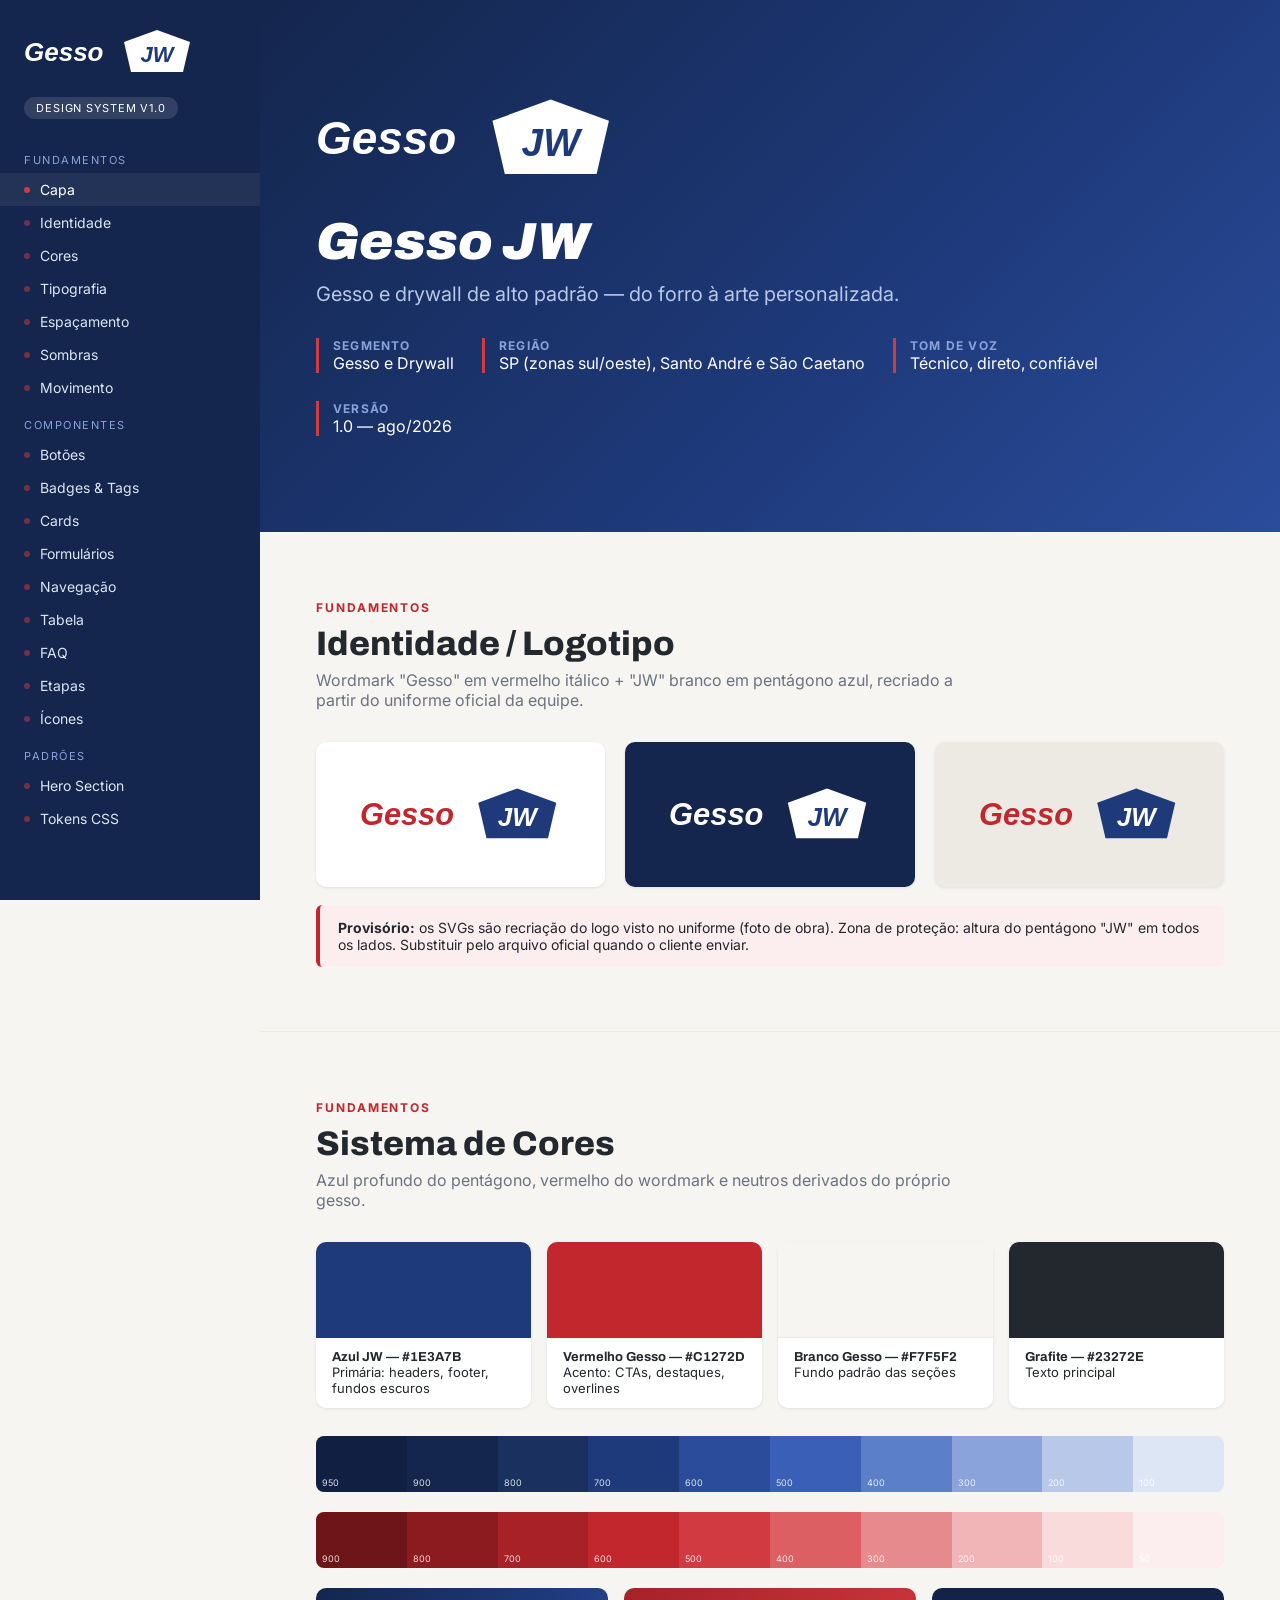
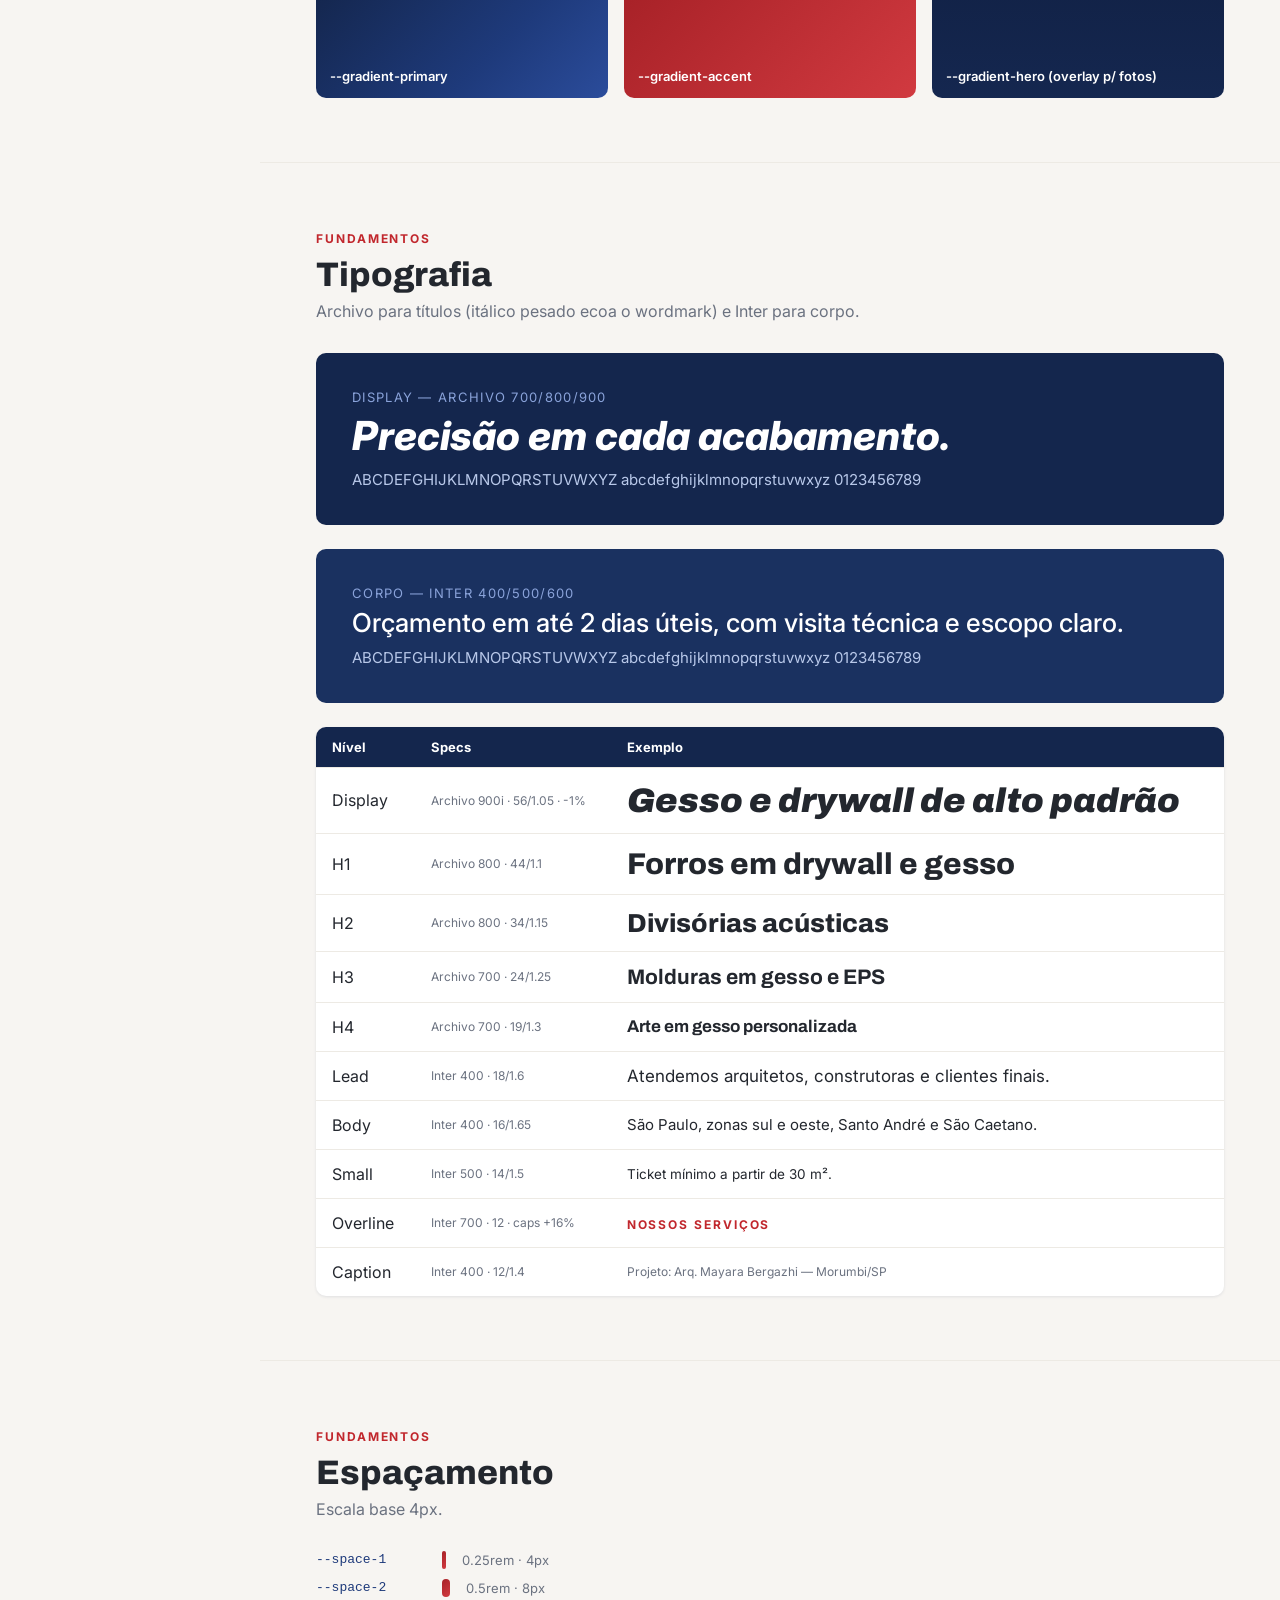
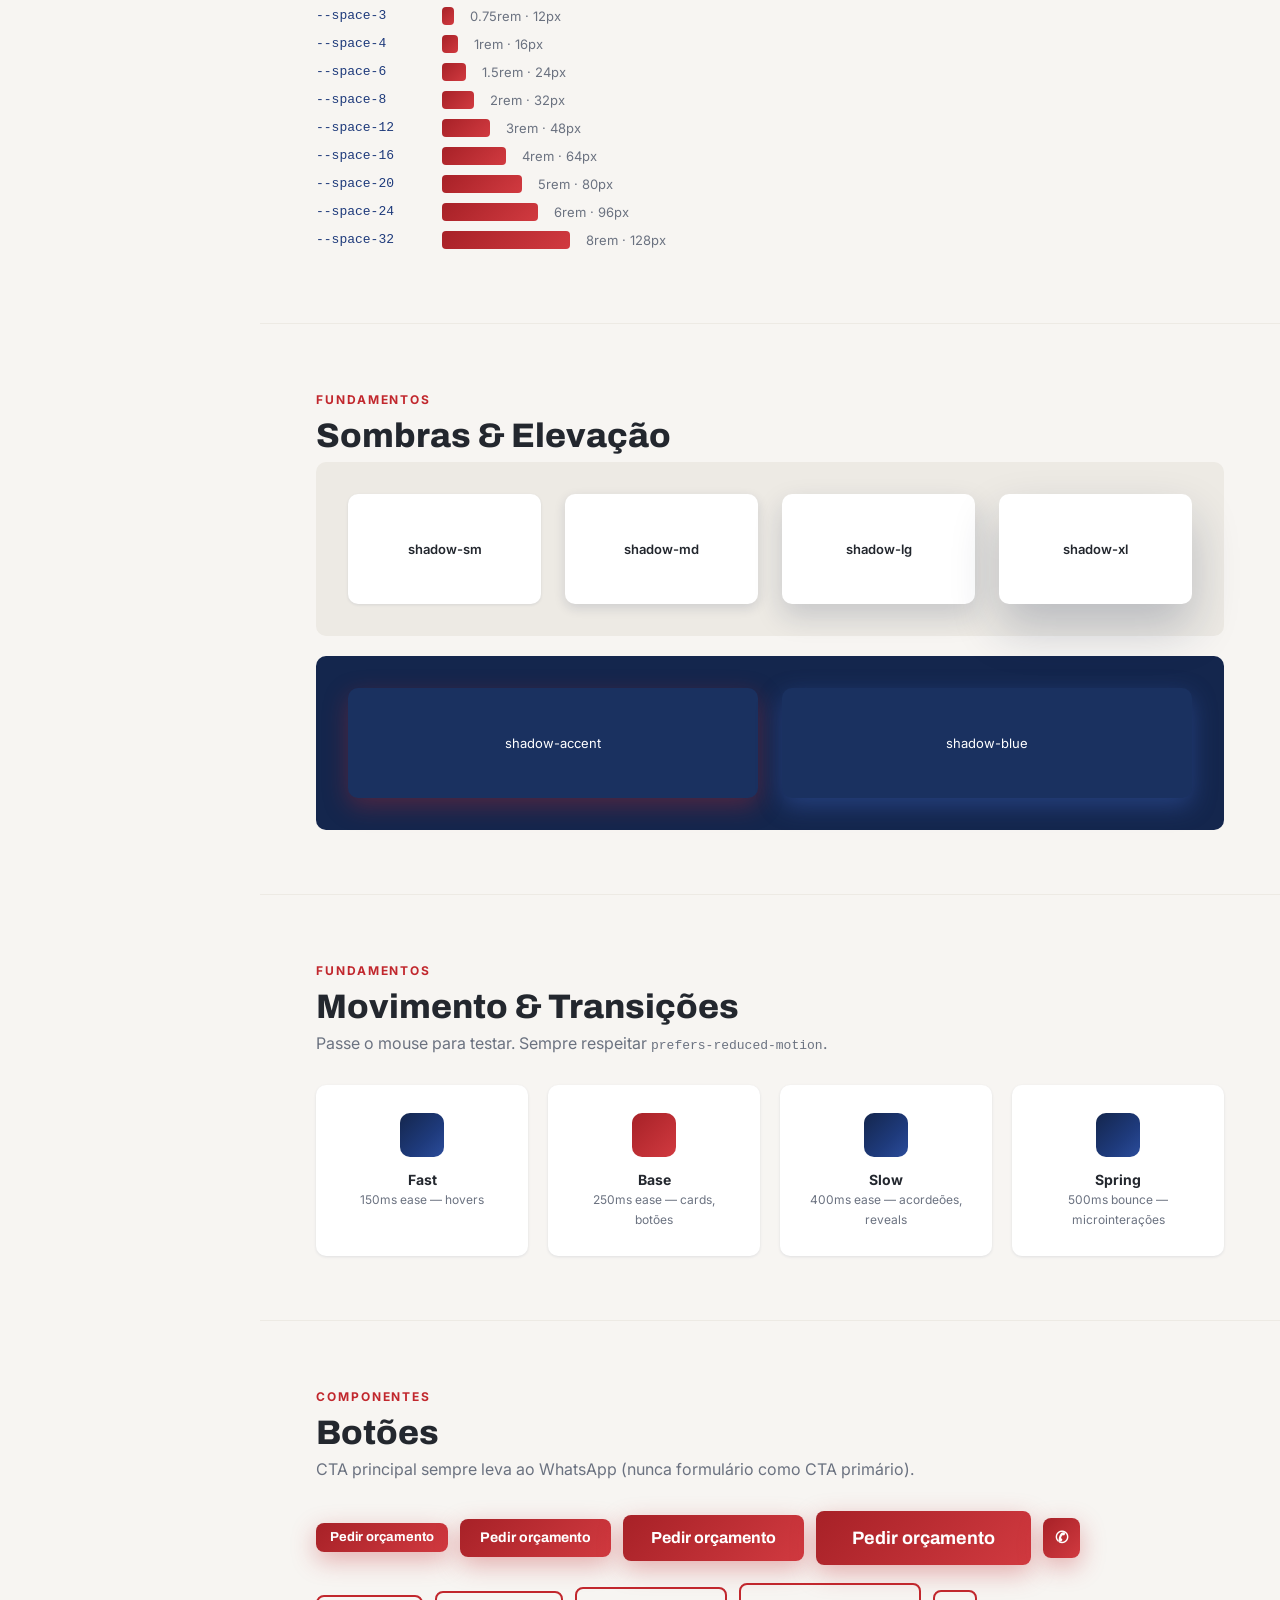
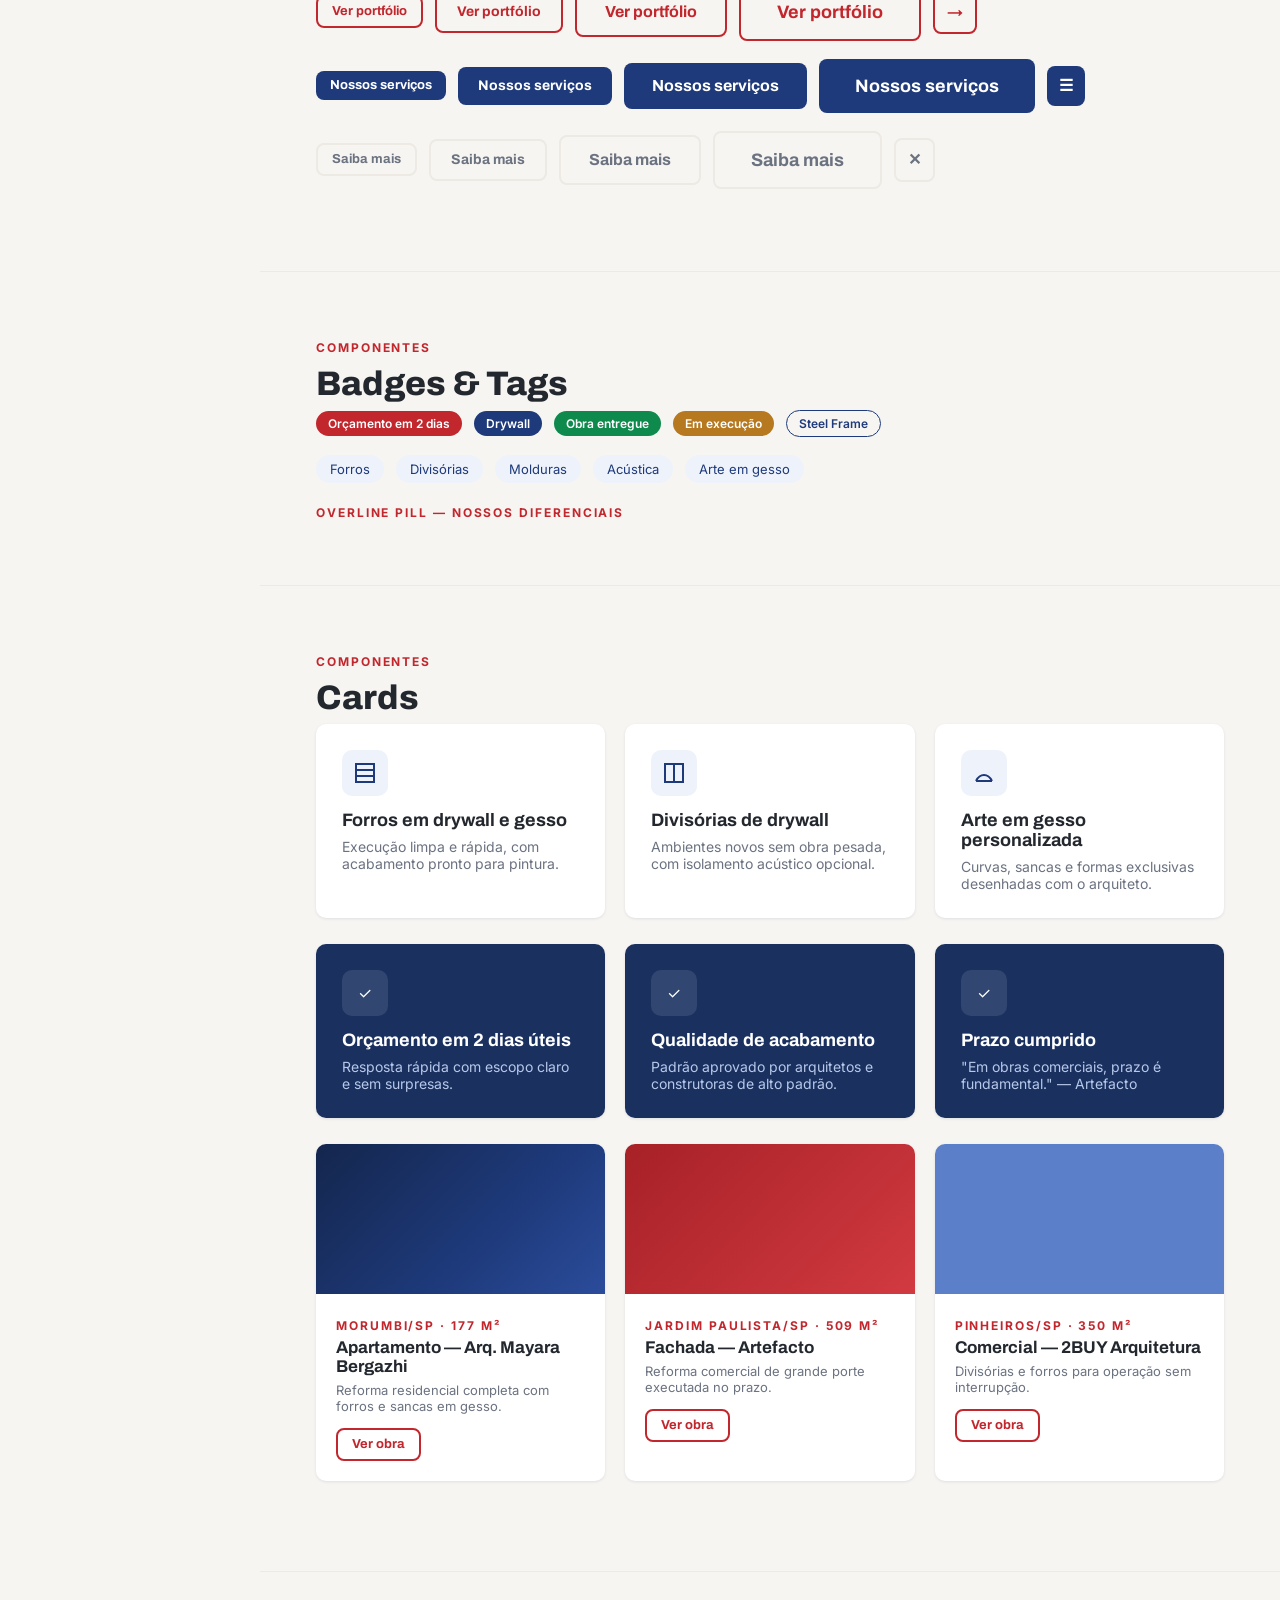
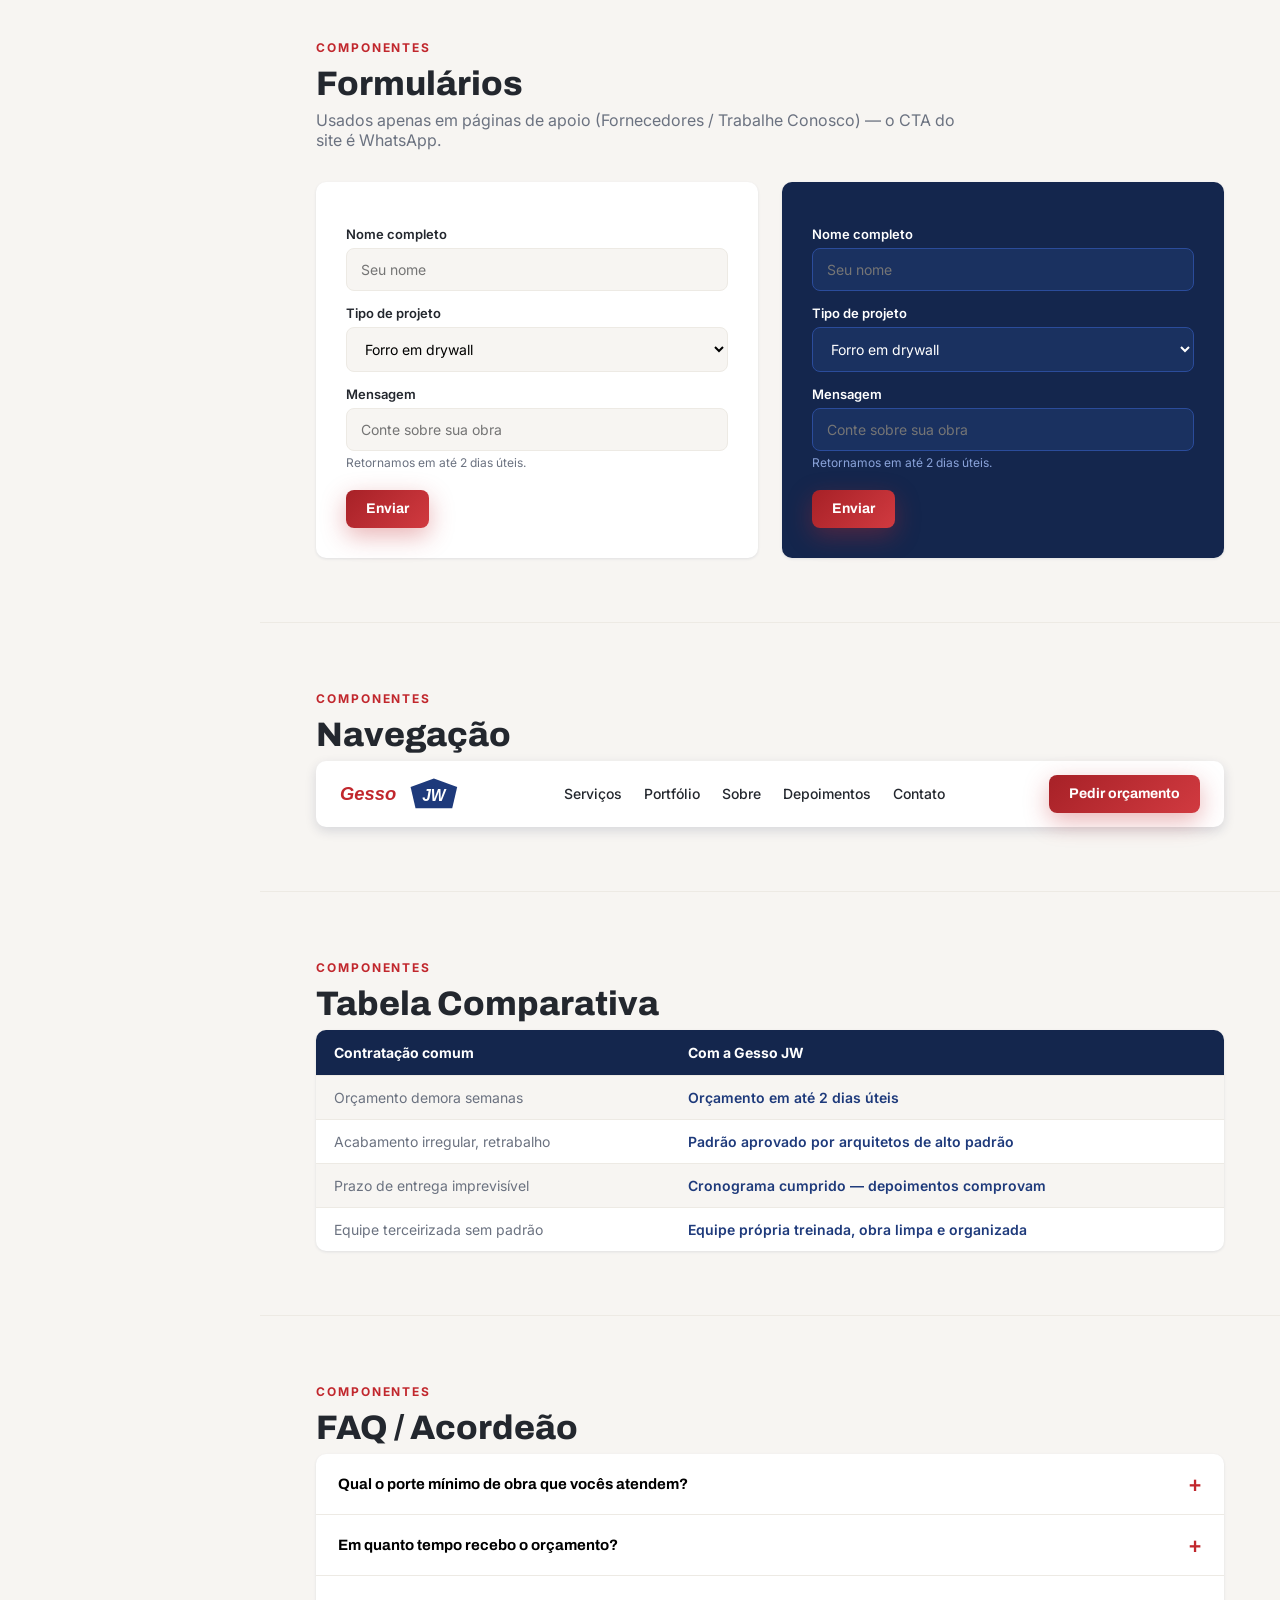
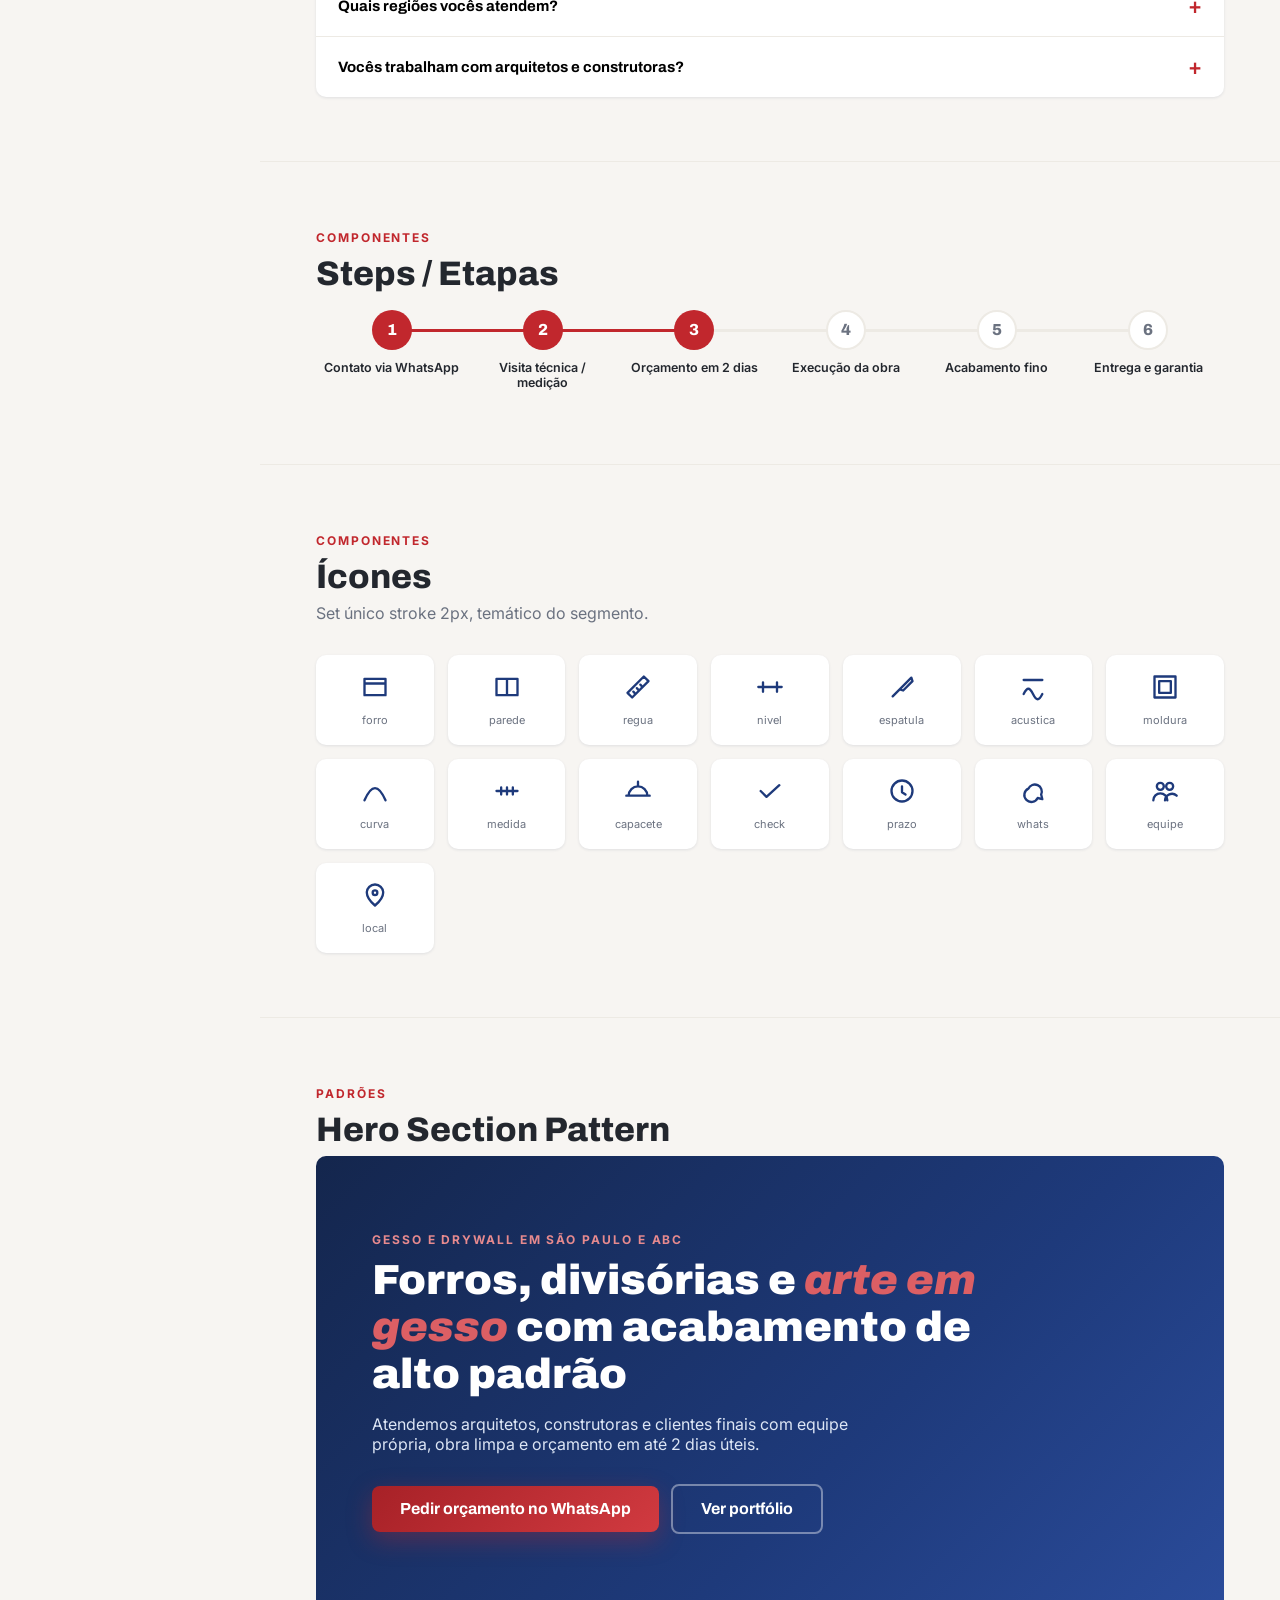
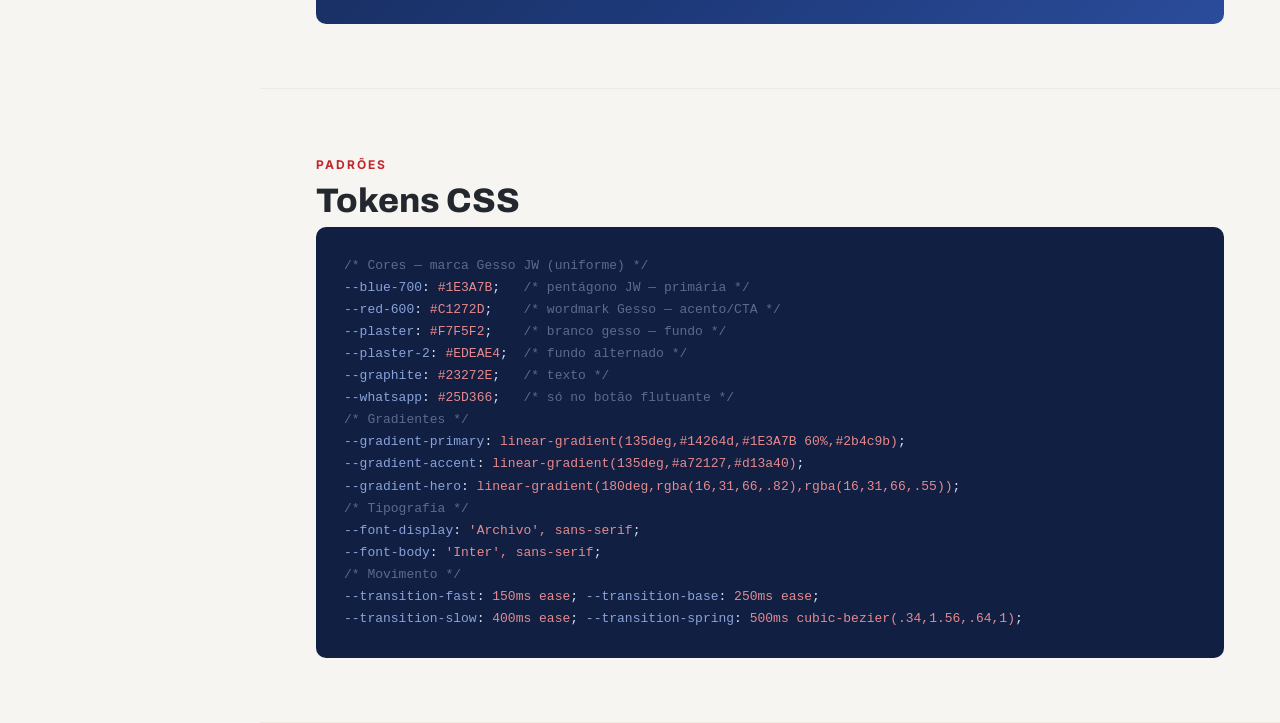
==== design-system/index.html @ c0a262b0 "up files" ====
<!DOCTYPE html>
<html lang="pt-BR">
<head>
<meta charset="UTF-8">
<meta name="viewport" content="width=device-width, initial-scale=1.0">
<title>Gesso JW — Design System v1.0</title>
<link rel="preconnect" href="https://fonts.googleapis.com">
<link href="https://fonts.googleapis.com/css2?family=Archivo:ital,wght@0,400;0,600;0,700;0,800;0,900;1,700;1,800;1,900&family=Inter:wght@400;500;600;700&display=swap" rel="stylesheet">
<style>
:root{
  /* Cores da marca (uniforme Gesso JW) */
  --blue-950:#101f42; --blue-900:#14264d; --blue-800:#1a3160; --blue-700:#1E3A7B;
  --blue-600:#2b4c9b; --blue-500:#3a5fb7; --blue-400:#5c7fca; --blue-300:#8aa3da;
  --blue-200:#b8c8e9; --blue-100:#dde6f5; --blue-50:#eef2fa;
  --red-900:#6e1519; --red-800:#8c1b20; --red-700:#a72127; --red-600:#C1272D;
  --red-500:#d13a40; --red-400:#dc5f64; --red-300:#e78a8e; --red-200:#f1b5b8;
  --red-100:#f9dbdc; --red-50:#fcedee;
  --plaster:#F7F5F2; --plaster-2:#EDEAE4; --graphite:#23272E; --gray:#6B7280;
  --white:#FFFFFF; --whatsapp:#25D366;
  --gradient-primary:linear-gradient(135deg,var(--blue-900) 0%,var(--blue-700) 60%,var(--blue-600) 100%);
  --gradient-accent:linear-gradient(135deg,var(--red-700),var(--red-500));
  --gradient-hero:linear-gradient(180deg,rgba(16,31,66,.82),rgba(16,31,66,.55));
  --shadow-sm:0 1px 3px rgba(20,38,77,.10);
  --shadow-md:0 4px 12px rgba(20,38,77,.14);
  --shadow-lg:0 12px 28px rgba(20,38,77,.18);
  --shadow-xl:0 24px 48px rgba(20,38,77,.24);
  --shadow-accent:0 8px 24px rgba(193,39,45,.35);
  --transition-fast:150ms ease; --transition-base:250ms ease; --transition-slow:400ms ease;
  --transition-spring:500ms cubic-bezier(.34,1.56,.64,1);
  --font-display:'Archivo',sans-serif; --font-body:'Inter',sans-serif;
  --radius:10px;
}
*{margin:0;padding:0;box-sizing:border-box}
html{scroll-behavior:smooth}
body{font-family:var(--font-body);color:var(--graphite);background:var(--plaster);display:flex}
h1,h2,h3,h4{font-family:var(--font-display)}
/* Sidebar */
aside{width:260px;min-height:100vh;background:var(--blue-900);color:#fff;position:fixed;overflow-y:auto;padding:28px 0}
aside .logo{padding:0 24px 16px}
aside .badge-v{display:inline-block;margin:0 24px 20px;padding:4px 12px;border-radius:999px;background:rgba(255,255,255,.12);font-size:11px;letter-spacing:.08em;text-transform:uppercase}
aside .group{padding:14px 24px 6px;font-size:11px;letter-spacing:.14em;text-transform:uppercase;color:var(--blue-300)}
aside a{display:flex;align-items:center;gap:10px;padding:8px 24px;color:var(--blue-100);text-decoration:none;font-size:14px;transition:var(--transition-fast)}
aside a::before{content:"";width:6px;height:6px;border-radius:50%;background:var(--red-500);opacity:.5;transition:var(--transition-fast)}
aside a:hover,aside a.active{color:#fff;background:rgba(255,255,255,.06)}
aside a.active::before{opacity:1}
main{margin-left:260px;flex:1;min-width:0}
section{padding:64px 56px;border-bottom:1px solid var(--plaster-2)}
.overline{display:inline-block;font-size:12px;font-weight:700;letter-spacing:.16em;text-transform:uppercase;color:var(--red-600);margin-bottom:10px}
section>h2{font-size:34px;font-weight:800;margin-bottom:8px}
section>p.lead{color:var(--gray);max-width:640px;margin-bottom:32px}
/* Cover */
.cover{background:var(--gradient-primary);color:#fff;padding:96px 56px;border:0}
.cover img{width:300px;margin-bottom:28px}
.cover h1{font-size:52px;font-weight:900;font-style:italic}
.cover p.slogan{font-size:20px;color:var(--blue-200);margin:12px 0 32px}
.meta{display:flex;gap:28px;flex-wrap:wrap}
.meta div{border-left:3px solid var(--red-500);padding-left:14px}
.meta b{display:block;font-size:12px;letter-spacing:.1em;text-transform:uppercase;color:var(--blue-300)}
/* Logo grid */
.logo-grid{display:grid;grid-template-columns:repeat(auto-fit,minmax(260px,1fr));gap:20px}
.logo-cell{border-radius:var(--radius);padding:44px;display:flex;align-items:center;justify-content:center;box-shadow:var(--shadow-sm)}
.logo-cell img{max-width:240px;width:100%}
.note{margin-top:18px;padding:14px 18px;background:var(--red-50);border-left:4px solid var(--red-600);border-radius:6px;font-size:14px}
/* Colors */
.swatch-row{display:grid;grid-template-columns:repeat(auto-fit,minmax(200px,1fr));gap:16px;margin-bottom:28px}
.swatch{border-radius:var(--radius);overflow:hidden;box-shadow:var(--shadow-sm);background:#fff}
.swatch .chip{height:96px}
.swatch .info{padding:12px 16px;font-size:13px}
.swatch .info b{display:block;font-family:var(--font-display)}
.scale{display:flex;border-radius:8px;overflow:hidden;margin-bottom:20px}
.scale div{flex:1;height:56px;position:relative}
.scale span{position:absolute;bottom:4px;left:6px;font-size:9px;color:#fff;opacity:.85}
.grad-row{display:grid;grid-template-columns:repeat(auto-fit,minmax(220px,1fr));gap:16px}
.grad{height:110px;border-radius:var(--radius);color:#fff;display:flex;align-items:flex-end;padding:14px;font-size:13px;font-weight:600}
/* Typography */
.type-dark{background:var(--blue-900);color:#fff;border-radius:var(--radius);padding:36px;margin-bottom:24px}
.type-dark .fam{font-size:13px;color:var(--blue-300);letter-spacing:.1em;text-transform:uppercase}
.type-dark .specimen{font-size:40px;font-weight:800;margin:6px 0 10px}
.type-dark .alpha{color:var(--blue-200);font-size:15px;word-break:break-all}
table.ts{width:100%;border-collapse:collapse;background:#fff;border-radius:var(--radius);overflow:hidden;box-shadow:var(--shadow-sm)}
table.ts th{background:var(--blue-900);color:#fff;text-align:left;padding:12px 16px;font-size:13px}
table.ts td{padding:14px 16px;border-top:1px solid var(--plaster-2);vertical-align:middle}
table.ts td.spec{font-size:12px;color:var(--gray);white-space:nowrap}
/* Spacing */
.space-row{display:flex;align-items:center;gap:16px;margin-bottom:10px;font-size:13px}
.space-row code{width:110px;color:var(--blue-700)}
.space-row .bar{background:var(--gradient-accent);height:18px;border-radius:4px}
.space-row .val{color:var(--gray)}
/* Shadows */
.shadow-grid{display:grid;grid-template-columns:repeat(auto-fit,minmax(180px,1fr));gap:24px;background:var(--plaster-2);padding:32px;border-radius:var(--radius)}
.shadow-grid .box{background:#fff;height:110px;border-radius:var(--radius);display:flex;align-items:center;justify-content:center;font-size:13px;font-weight:600}
.shadow-dark{margin-top:20px;background:var(--blue-900);padding:32px;border-radius:var(--radius);display:flex;gap:24px;flex-wrap:wrap}
.shadow-dark .box{background:var(--blue-800);color:#fff;flex:1;min-width:180px;height:110px;border-radius:var(--radius);display:flex;align-items:center;justify-content:center;font-size:13px}
/* Motion */
.motion-grid{display:grid;grid-template-columns:repeat(auto-fit,minmax(180px,1fr));gap:20px}
.motion{background:#fff;border-radius:var(--radius);padding:28px;text-align:center;box-shadow:var(--shadow-sm);cursor:pointer}
.motion .dot{width:44px;height:44px;margin:0 auto 14px;border-radius:10px;background:var(--gradient-primary)}
.motion:nth-child(2) .dot{background:var(--gradient-accent)}
.motion.fast .dot{transition:transform var(--transition-fast)}
.motion.base .dot{transition:transform var(--transition-base)}
.motion.slow .dot{transition:transform var(--transition-slow)}
.motion.spring .dot{transition:transform var(--transition-spring)}
.motion:hover .dot{transform:translateY(-10px) rotate(8deg) scale(1.08)}
.motion b{display:block;font-size:14px}.motion span{font-size:12px;color:var(--gray)}
/* Buttons */
.btn{display:inline-flex;align-items:center;gap:8px;font-family:var(--font-display);font-weight:700;border:0;cursor:pointer;border-radius:8px;text-decoration:none;transition:transform var(--transition-fast),box-shadow var(--transition-fast);line-height:1}
.btn:hover{transform:translateY(-2px)}
.btn-primary{background:var(--gradient-accent);color:#fff;box-shadow:var(--shadow-accent)}
.btn-secondary{background:transparent;color:var(--red-600);border:2px solid var(--red-600)}
.btn-navy{background:var(--blue-700);color:#fff}
.btn-ghost{background:transparent;color:var(--gray);border:2px solid var(--plaster-2)}
.btn-sm{padding:8px 14px;font-size:13px}.btn-base{padding:12px 20px;font-size:14px}
.btn-lg{padding:15px 28px;font-size:16px}.btn-xl{padding:18px 36px;font-size:18px}
.btn-icon{padding:12px;font-size:16px}
.btn-row{display:flex;gap:12px;align-items:center;flex-wrap:wrap;margin-bottom:18px}
/* Badges */
.badge{display:inline-block;padding:5px 12px;border-radius:999px;font-size:12px;font-weight:600}
.badge-accent{background:var(--red-600);color:#fff}.badge-primary{background:var(--blue-700);color:#fff}
.badge-success{background:#0f8a4d;color:#fff}.badge-warning{background:#b7791f;color:#fff}
.badge-outline{border:1.5px solid var(--blue-700);color:var(--blue-700)}
.tag{display:inline-block;padding:6px 14px;border-radius:999px;background:var(--blue-50);color:var(--blue-700);font-size:13px;cursor:pointer;transition:var(--transition-fast)}
.tag:hover{background:var(--blue-700);color:#fff}
/* Cards */
.cards{display:grid;grid-template-columns:repeat(auto-fit,minmax(240px,1fr));gap:20px;margin-bottom:26px}
.card{background:#fff;border-radius:var(--radius);padding:26px;box-shadow:var(--shadow-sm);position:relative;overflow:hidden;transition:transform var(--transition-base),box-shadow var(--transition-base)}
.card::before{content:"";position:absolute;inset:0 0 auto 0;height:4px;background:var(--gradient-accent);opacity:0;transition:var(--transition-base)}
.card:hover{transform:translateY(-4px);box-shadow:var(--shadow-lg)}
.card:hover::before{opacity:1}
.card .ic{width:46px;height:46px;border-radius:10px;background:var(--blue-50);display:flex;align-items:center;justify-content:center;margin-bottom:14px;color:var(--blue-700)}
.card h3{font-size:18px;margin-bottom:8px}
.card p{font-size:14px;color:var(--gray)}
.cards.dark .card{background:var(--blue-800);color:#fff}
.cards.dark .card p{color:var(--blue-200)}
.cards.dark .card .ic{background:rgba(255,255,255,.1);color:#fff}
.pcard{background:#fff;border-radius:var(--radius);overflow:hidden;box-shadow:var(--shadow-sm);transition:transform var(--transition-base),box-shadow var(--transition-base)}
.pcard:hover{transform:translateY(-4px);box-shadow:var(--shadow-lg)}
.pcard .ph{height:150px;background:var(--gradient-primary)}
.pcard .body{padding:20px}
.pcard h3{font-size:17px;margin:4px 0 6px}
.pcard p{font-size:13px;color:var(--gray);margin-bottom:14px}
/* Forms */
.form-grid{display:grid;grid-template-columns:repeat(auto-fit,minmax(300px,1fr));gap:24px}
.form-col{border-radius:var(--radius);padding:30px;background:#fff;box-shadow:var(--shadow-sm)}
.form-col.dark{background:var(--blue-900);color:#fff}
.form-col label{display:block;font-size:13px;font-weight:600;margin:14px 0 6px}
.form-col input,.form-col select,.form-col textarea{width:100%;padding:12px 14px;border-radius:8px;border:1.5px solid var(--plaster-2);font-family:var(--font-body);font-size:14px;background:var(--plaster);transition:var(--transition-fast)}
.form-col.dark input,.form-col.dark select{background:var(--blue-800);border-color:var(--blue-600);color:#fff}
.form-col input:focus,.form-col select:focus{outline:none;border-color:var(--red-500);box-shadow:0 0 0 3px rgba(193,39,45,.18)}
.hint{font-size:12px;color:var(--gray);margin-top:4px}
.form-col.dark .hint{color:var(--blue-300)}
/* Nav mockup */
.nav-mock{background:#fff;border-radius:var(--radius);box-shadow:var(--shadow-md);display:flex;align-items:center;justify-content:space-between;padding:14px 24px}
.nav-mock img{height:34px}
.nav-mock nav{display:flex;gap:22px;font-size:14px;font-weight:500}
.nav-mock nav a{color:var(--graphite);text-decoration:none;transition:var(--transition-fast)}
.nav-mock nav a:hover{color:var(--red-600)}
/* Table comparativa */
table.cmp{width:100%;border-collapse:collapse;background:#fff;border-radius:var(--radius);overflow:hidden;box-shadow:var(--shadow-sm)}
table.cmp th{background:var(--blue-900);color:#fff;padding:14px 18px;text-align:left;font-size:14px}
table.cmp td{padding:13px 18px;font-size:14px;border-top:1px solid var(--plaster-2)}
table.cmp tr:nth-child(even) td{background:var(--plaster)}
table.cmp td:first-child{color:var(--gray)}
table.cmp td:last-child{font-weight:600;color:var(--blue-700)}
/* FAQ */
.faq{background:#fff;border-radius:var(--radius);box-shadow:var(--shadow-sm);overflow:hidden}
.faq-item{border-bottom:1px solid var(--plaster-2)}
.faq-item:last-child{border:0}
.faq-q{width:100%;background:none;border:0;padding:18px 22px;display:flex;justify-content:space-between;align-items:center;font-family:var(--font-display);font-weight:700;font-size:15px;cursor:pointer;text-align:left}
.faq-q::after{content:"+";font-size:22px;color:var(--red-600);transition:var(--transition-base)}
.faq-item.open .faq-q::after{transform:rotate(45deg)}
.faq-a{max-height:0;overflow:hidden;transition:max-height var(--transition-slow)}
.faq-a p{padding:0 22px 18px;font-size:14px;color:var(--gray)}
/* Steps */
.steps{display:flex;gap:0;overflow-x:auto;padding:10px 0}
.step{flex:1;min-width:120px;text-align:center;position:relative}
.step::before{content:"";position:absolute;top:19px;left:-50%;width:100%;height:3px;background:var(--red-600)}
.step:first-child::before{display:none}
.step.pend::before{background:var(--plaster-2)}
.step .n{width:40px;height:40px;border-radius:50%;background:var(--red-600);color:#fff;display:flex;align-items:center;justify-content:center;margin:0 auto 10px;font-family:var(--font-display);font-weight:800;position:relative;z-index:1}
.step.pend .n{background:#fff;color:var(--gray);border:2px solid var(--plaster-2)}
.step span{font-size:12.5px;font-weight:600;display:block;padding:0 6px}
/* Icons */
.icon-grid{display:grid;grid-template-columns:repeat(auto-fill,minmax(110px,1fr));gap:14px}
.icon-cell{background:#fff;border-radius:var(--radius);padding:18px 10px;text-align:center;box-shadow:var(--shadow-sm);color:var(--blue-700);transition:var(--transition-fast);cursor:default}
.icon-cell:hover{color:var(--red-600);transform:translateY(-3px)}
.icon-cell svg{width:28px;height:28px;stroke:currentColor;fill:none;stroke-width:2;stroke-linecap:round;stroke-linejoin:round}
.icon-cell span{display:block;font-size:11px;color:var(--gray);margin-top:8px}
/* Hero pattern */
.hero-mock{border-radius:var(--radius);overflow:hidden;background:var(--gradient-primary);color:#fff;padding:72px 56px;position:relative}
.hero-mock .overline{color:var(--red-300)}
.hero-mock h1{font-size:42px;font-weight:900;max-width:620px;line-height:1.12}
.hero-mock h1 em{font-style:italic;color:var(--red-400)}
.hero-mock p{max-width:520px;margin:16px 0 30px;color:var(--blue-100)}
/* Tokens */
pre.tokens{background:var(--blue-950);color:var(--blue-100);border-radius:var(--radius);padding:28px;font-size:13px;line-height:1.7;overflow-x:auto}
pre.tokens .k{color:var(--blue-300)} pre.tokens .v{color:var(--red-300)} pre.tokens .c{color:#5d6b8c}
/* scroll top */
#top-btn{position:fixed;right:26px;bottom:26px;width:46px;height:46px;border-radius:50%;border:0;background:var(--gradient-accent);color:#fff;font-size:20px;cursor:pointer;opacity:0;pointer-events:none;transition:var(--transition-base);box-shadow:var(--shadow-accent);z-index:50}
#top-btn.show{opacity:1;pointer-events:auto}
@media(max-width:900px){aside{display:none}main{margin:0}section{padding:44px 22px}}
</style>
</head>
<body>
<aside>
  <div class="logo"><img src="assets/logo-gesso-jw-branco.svg" alt="Gesso JW" style="width:170px"></div>
  <span class="badge-v">Design System v1.0</span>
  <div class="group">Fundamentos</div>
  <a href="#cover">Capa</a><a href="#identidade">Identidade</a><a href="#cores">Cores</a>
  <a href="#tipografia">Tipografia</a><a href="#espacamento">Espaçamento</a>
  <a href="#sombras">Sombras</a><a href="#movimento">Movimento</a>
  <div class="group">Componentes</div>
  <a href="#botoes">Botões</a><a href="#badges">Badges & Tags</a><a href="#cards">Cards</a>
  <a href="#formularios">Formulários</a><a href="#navegacao">Navegação</a>
  <a href="#tabela">Tabela</a><a href="#faq">FAQ</a><a href="#steps">Etapas</a><a href="#icones">Ícones</a>
  <div class="group">Padrões</div>
  <a href="#hero">Hero Section</a><a href="#tokens">Tokens CSS</a>
</aside>
<main>

<section class="cover" id="cover">
  <img src="assets/logo-gesso-jw-branco.svg" alt="Gesso JW">
  <h1>Gesso JW</h1>
  <p class="slogan">Gesso e drywall de alto padrão — do forro à arte personalizada.</p>
  <div class="meta">
    <div><b>Segmento</b>Gesso e Drywall</div>
    <div><b>Região</b>SP (zonas sul/oeste), Santo André e São Caetano</div>
    <div><b>Tom de voz</b>Técnico, direto, confiável</div>
    <div><b>Versão</b>1.0 — ago/2026</div>
  </div>
</section>

<section id="identidade">
  <span class="overline">Fundamentos</span>
  <h2>Identidade / Logotipo</h2>
  <p class="lead">Wordmark "Gesso" em vermelho itálico + "JW" branco em pentágono azul, recriado a partir do uniforme oficial da equipe.</p>
  <div class="logo-grid">
    <div class="logo-cell" style="background:var(--white)"><img src="assets/logo-gesso-jw.svg" alt="Logo positivo"></div>
    <div class="logo-cell" style="background:var(--blue-900)"><img src="assets/logo-gesso-jw-branco.svg" alt="Logo negativo"></div>
    <div class="logo-cell" style="background:var(--plaster-2)"><img src="assets/logo-gesso-jw.svg" alt="Logo sobre creme"></div>
  </div>
  <div class="note"><b>Provisório:</b> os SVGs são recriação do logo visto no uniforme (foto de obra). Zona de proteção: altura do pentágono "JW" em todos os lados. Substituir pelo arquivo oficial quando o cliente enviar.</div>
</section>

<section id="cores">
  <span class="overline">Fundamentos</span>
  <h2>Sistema de Cores</h2>
  <p class="lead">Azul profundo do pentágono, vermelho do wordmark e neutros derivados do próprio gesso.</p>
  <div class="swatch-row">
    <div class="swatch"><div class="chip" style="background:var(--blue-700)"></div><div class="info"><b>Azul JW — #1E3A7B</b>Primária: headers, footer, fundos escuros</div></div>
    <div class="swatch"><div class="chip" style="background:var(--red-600)"></div><div class="info"><b>Vermelho Gesso — #C1272D</b>Acento: CTAs, destaques, overlines</div></div>
    <div class="swatch"><div class="chip" style="background:var(--plaster);border-bottom:1px solid var(--plaster-2)"></div><div class="info"><b>Branco Gesso — #F7F5F2</b>Fundo padrão das seções</div></div>
    <div class="swatch"><div class="chip" style="background:var(--graphite)"></div><div class="info"><b>Grafite — #23272E</b>Texto principal</div></div>
  </div>
  <div class="scale">
    <div style="background:#101f42"><span>950</span></div><div style="background:#14264d"><span>900</span></div>
    <div style="background:#1a3160"><span>800</span></div><div style="background:#1E3A7B"><span>700</span></div>
    <div style="background:#2b4c9b"><span>600</span></div><div style="background:#3a5fb7"><span>500</span></div>
    <div style="background:#5c7fca"><span>400</span></div><div style="background:#8aa3da"><span>300</span></div>
    <div style="background:#b8c8e9"><span>200</span></div><div style="background:#dde6f5"><span>100</span></div>
  </div>
  <div class="scale">
    <div style="background:#6e1519"><span>900</span></div><div style="background:#8c1b20"><span>800</span></div>
    <div style="background:#a72127"><span>700</span></div><div style="background:#C1272D"><span>600</span></div>
    <div style="background:#d13a40"><span>500</span></div><div style="background:#dc5f64"><span>400</span></div>
    <div style="background:#e78a8e"><span>300</span></div><div style="background:#f1b5b8"><span>200</span></div>
    <div style="background:#f9dbdc"><span>100</span></div><div style="background:#fcedee"><span>50</span></div>
  </div>
  <div class="grad-row">
    <div class="grad" style="background:var(--gradient-primary)">--gradient-primary</div>
    <div class="grad" style="background:var(--gradient-accent)">--gradient-accent</div>
    <div class="grad" style="background:var(--gradient-hero),url() var(--blue-800)">--gradient-hero (overlay p/ fotos)</div>
  </div>
</section>

<section id="tipografia">
  <span class="overline">Fundamentos</span>
  <h2>Tipografia</h2>
  <p class="lead">Archivo para títulos (itálico pesado ecoa o wordmark) e Inter para corpo.</p>
  <div class="type-dark">
    <div class="fam">Display — Archivo 700/800/900</div>
    <div class="specimen" style="font-style:italic">Precisão em cada acabamento.</div>
    <div class="alpha">ABCDEFGHIJKLMNOPQRSTUVWXYZ abcdefghijklmnopqrstuvwxyz 0123456789</div>
  </div>
  <div class="type-dark" style="background:var(--blue-800)">
    <div class="fam">Corpo — Inter 400/500/600</div>
    <div class="specimen" style="font-family:var(--font-body);font-weight:500;font-size:26px">Orçamento em até 2 dias úteis, com visita técnica e escopo claro.</div>
    <div class="alpha">ABCDEFGHIJKLMNOPQRSTUVWXYZ abcdefghijklmnopqrstuvwxyz 0123456789</div>
  </div>
  <table class="ts">
    <tr><th>Nível</th><th>Specs</th><th>Exemplo</th></tr>
    <tr><td>Display</td><td class="spec">Archivo 900i · 56/1.05 · -1%</td><td style="font-family:var(--font-display);font-weight:900;font-style:italic;font-size:34px">Gesso e drywall de alto padrão</td></tr>
    <tr><td>H1</td><td class="spec">Archivo 800 · 44/1.1</td><td style="font-family:var(--font-display);font-weight:800;font-size:30px">Forros em drywall e gesso</td></tr>
    <tr><td>H2</td><td class="spec">Archivo 800 · 34/1.15</td><td style="font-family:var(--font-display);font-weight:800;font-size:26px">Divisórias acústicas</td></tr>
    <tr><td>H3</td><td class="spec">Archivo 700 · 24/1.25</td><td style="font-family:var(--font-display);font-weight:700;font-size:21px">Molduras em gesso e EPS</td></tr>
    <tr><td>H4</td><td class="spec">Archivo 700 · 19/1.3</td><td style="font-family:var(--font-display);font-weight:700;font-size:17px">Arte em gesso personalizada</td></tr>
    <tr><td>Lead</td><td class="spec">Inter 400 · 18/1.6</td><td style="font-size:17px">Atendemos arquitetos, construtoras e clientes finais.</td></tr>
    <tr><td>Body</td><td class="spec">Inter 400 · 16/1.65</td><td style="font-size:15px">São Paulo, zonas sul e oeste, Santo André e São Caetano.</td></tr>
    <tr><td>Small</td><td class="spec">Inter 500 · 14/1.5</td><td style="font-size:13.5px">Ticket mínimo a partir de 30 m².</td></tr>
    <tr><td>Overline</td><td class="spec">Inter 700 · 12 · caps +16%</td><td><span class="overline" style="margin:0">Nossos serviços</span></td></tr>
    <tr><td>Caption</td><td class="spec">Inter 400 · 12/1.4</td><td style="font-size:12px;color:var(--gray)">Projeto: Arq. Mayara Bergazhi — Morumbi/SP</td></tr>
  </table>
</section>

<section id="espacamento">
  <span class="overline">Fundamentos</span>
  <h2>Espaçamento</h2>
  <p class="lead">Escala base 4px.</p>
  <div id="space-rows"></div>
</section>

<section id="sombras">
  <span class="overline">Fundamentos</span>
  <h2>Sombras & Elevação</h2>
  <div class="shadow-grid">
    <div class="box" style="box-shadow:var(--shadow-sm)">shadow-sm</div>
    <div class="box" style="box-shadow:var(--shadow-md)">shadow-md</div>
    <div class="box" style="box-shadow:var(--shadow-lg)">shadow-lg</div>
    <div class="box" style="box-shadow:var(--shadow-xl)">shadow-xl</div>
  </div>
  <div class="shadow-dark">
    <div class="box" style="box-shadow:var(--shadow-accent)">shadow-accent</div>
    <div class="box" style="box-shadow:0 8px 24px rgba(58,95,183,.45)">shadow-blue</div>
  </div>
</section>

<section id="movimento">
  <span class="overline">Fundamentos</span>
  <h2>Movimento & Transições</h2>
  <p class="lead">Passe o mouse para testar. Sempre respeitar <code>prefers-reduced-motion</code>.</p>
  <div class="motion-grid">
    <div class="motion fast"><div class="dot"></div><b>Fast</b><span>150ms ease — hovers</span></div>
    <div class="motion base"><div class="dot"></div><b>Base</b><span>250ms ease — cards, botões</span></div>
    <div class="motion slow"><div class="dot"></div><b>Slow</b><span>400ms ease — acordeões, reveals</span></div>
    <div class="motion spring"><div class="dot"></div><b>Spring</b><span>500ms bounce — microinterações</span></div>
  </div>
</section>

<section id="botoes">
  <span class="overline">Componentes</span>
  <h2>Botões</h2>
  <p class="lead">CTA principal sempre leva ao WhatsApp (nunca formulário como CTA primário).</p>
  <div class="btn-row">
    <button class="btn btn-primary btn-sm">Pedir orçamento</button>
    <button class="btn btn-primary btn-base">Pedir orçamento</button>
    <button class="btn btn-primary btn-lg">Pedir orçamento</button>
    <button class="btn btn-primary btn-xl">Pedir orçamento</button>
    <button class="btn btn-primary btn-icon">✆</button>
  </div>
  <div class="btn-row">
    <button class="btn btn-secondary btn-sm">Ver portfólio</button>
    <button class="btn btn-secondary btn-base">Ver portfólio</button>
    <button class="btn btn-secondary btn-lg">Ver portfólio</button>
    <button class="btn btn-secondary btn-xl">Ver portfólio</button>
    <button class="btn btn-secondary btn-icon">→</button>
  </div>
  <div class="btn-row">
    <button class="btn btn-navy btn-sm">Nossos serviços</button>
    <button class="btn btn-navy btn-base">Nossos serviços</button>
    <button class="btn btn-navy btn-lg">Nossos serviços</button>
    <button class="btn btn-navy btn-xl">Nossos serviços</button>
    <button class="btn btn-navy btn-icon">☰</button>
  </div>
  <div class="btn-row">
    <button class="btn btn-ghost btn-sm">Saiba mais</button>
    <button class="btn btn-ghost btn-base">Saiba mais</button>
    <button class="btn btn-ghost btn-lg">Saiba mais</button>
    <button class="btn btn-ghost btn-xl">Saiba mais</button>
    <button class="btn btn-ghost btn-icon">✕</button>
  </div>
</section>

<section id="badges">
  <span class="overline">Componentes</span>
  <h2>Badges & Tags</h2>
  <div class="btn-row">
    <span class="badge badge-accent">Orçamento em 2 dias</span>
    <span class="badge badge-primary">Drywall</span>
    <span class="badge badge-success">Obra entregue</span>
    <span class="badge badge-warning">Em execução</span>
    <span class="badge badge-outline">Steel Frame</span>
  </div>
  <div class="btn-row">
    <span class="tag">Forros</span><span class="tag">Divisórias</span><span class="tag">Molduras</span>
    <span class="tag">Acústica</span><span class="tag">Arte em gesso</span>
  </div>
  <span class="overline" style="margin:0">Overline pill — Nossos diferenciais</span>
</section>

<section id="cards">
  <span class="overline">Componentes</span>
  <h2>Cards</h2>
  <div class="cards">
    <div class="card"><div class="ic"><svg viewBox="0 0 24 24" width="24" height="24" fill="none" stroke="currentColor" stroke-width="2"><path d="M3 9h18M3 15h18M3 3h18v18H3z"/></svg></div><h3>Forros em drywall e gesso</h3><p>Execução limpa e rápida, com acabamento pronto para pintura.</p></div>
    <div class="card"><div class="ic"><svg viewBox="0 0 24 24" width="24" height="24" fill="none" stroke="currentColor" stroke-width="2"><path d="M12 3v18M3 3h18v18H3z"/></svg></div><h3>Divisórias de drywall</h3><p>Ambientes novos sem obra pesada, com isolamento acústico opcional.</p></div>
    <div class="card"><div class="ic"><svg viewBox="0 0 24 24" width="24" height="24" fill="none" stroke="currentColor" stroke-width="2"><path d="M4 20c4-8 12-8 16 0M4 20h16"/></svg></div><h3>Arte em gesso personalizada</h3><p>Curvas, sancas e formas exclusivas desenhadas com o arquiteto.</p></div>
  </div>
  <div class="cards dark">
    <div class="card"><div class="ic">✓</div><h3>Orçamento em 2 dias úteis</h3><p>Resposta rápida com escopo claro e sem surpresas.</p></div>
    <div class="card"><div class="ic">✓</div><h3>Qualidade de acabamento</h3><p>Padrão aprovado por arquitetos e construtoras de alto padrão.</p></div>
    <div class="card"><div class="ic">✓</div><h3>Prazo cumprido</h3><p>"Em obras comerciais, prazo é fundamental." — Artefacto</p></div>
  </div>
  <div class="cards">
    <div class="pcard"><div class="ph"></div><div class="body"><span class="overline" style="margin:0">Morumbi/SP · 177 m²</span><h3>Apartamento — Arq. Mayara Bergazhi</h3><p>Reforma residencial completa com forros e sancas em gesso.</p><button class="btn btn-secondary btn-sm">Ver obra</button></div></div>
    <div class="pcard"><div class="ph" style="background:var(--gradient-accent)"></div><div class="body"><span class="overline" style="margin:0">Jardim Paulista/SP · 509 m²</span><h3>Fachada — Artefacto</h3><p>Reforma comercial de grande porte executada no prazo.</p><button class="btn btn-secondary btn-sm">Ver obra</button></div></div>
    <div class="pcard"><div class="ph" style="background:var(--blue-400)"></div><div class="body"><span class="overline" style="margin:0">Pinheiros/SP · 350 m²</span><h3>Comercial — 2BUY Arquitetura</h3><p>Divisórias e forros para operação sem interrupção.</p><button class="btn btn-secondary btn-sm">Ver obra</button></div></div>
  </div>
</section>

<section id="formularios">
  <span class="overline">Componentes</span>
  <h2>Formulários</h2>
  <p class="lead">Usados apenas em páginas de apoio (Fornecedores / Trabalhe Conosco) — o CTA do site é WhatsApp.</p>
  <div class="form-grid">
    <div class="form-col">
      <label>Nome completo</label><input type="text" placeholder="Seu nome">
      <label>Tipo de projeto</label><select><option>Forro em drywall</option><option>Divisórias</option><option>Arte em gesso</option></select>
      <label>Mensagem</label><input type="text" placeholder="Conte sobre sua obra">
      <p class="hint">Retornamos em até 2 dias úteis.</p>
      <br><button class="btn btn-primary btn-base">Enviar</button>
    </div>
    <div class="form-col dark">
      <label>Nome completo</label><input type="text" placeholder="Seu nome">
      <label>Tipo de projeto</label><select><option>Forro em drywall</option><option>Divisórias</option></select>
      <label>Mensagem</label><input type="text" placeholder="Conte sobre sua obra">
      <p class="hint">Retornamos em até 2 dias úteis.</p>
      <br><button class="btn btn-primary btn-base">Enviar</button>
    </div>
  </div>
</section>

<section id="navegacao">
  <span class="overline">Componentes</span>
  <h2>Navegação</h2>
  <div class="nav-mock">
    <img src="assets/logo-gesso-jw.svg" alt="Gesso JW">
    <nav><a href="#">Serviços</a><a href="#">Portfólio</a><a href="#">Sobre</a><a href="#">Depoimentos</a><a href="#">Contato</a></nav>
    <button class="btn btn-primary btn-base">Pedir orçamento</button>
  </div>
</section>

<section id="tabela">
  <span class="overline">Componentes</span>
  <h2>Tabela Comparativa</h2>
  <table class="cmp">
    <tr><th>Contratação comum</th><th>Com a Gesso JW</th></tr>
    <tr><td>Orçamento demora semanas</td><td>Orçamento em até 2 dias úteis</td></tr>
    <tr><td>Acabamento irregular, retrabalho</td><td>Padrão aprovado por arquitetos de alto padrão</td></tr>
    <tr><td>Prazo de entrega imprevisível</td><td>Cronograma cumprido — depoimentos comprovam</td></tr>
    <tr><td>Equipe terceirizada sem padrão</td><td>Equipe própria treinada, obra limpa e organizada</td></tr>
  </table>
</section>

<section id="faq">
  <span class="overline">Componentes</span>
  <h2>FAQ / Acordeão</h2>
  <div class="faq">
    <div class="faq-item"><button class="faq-q">Qual o porte mínimo de obra que vocês atendem?</button><div class="faq-a"><p>Atendemos projetos a partir de 30–40 m², de forros pontuais a obras comerciais completas.</p></div></div>
    <div class="faq-item"><button class="faq-q">Em quanto tempo recebo o orçamento?</button><div class="faq-a"><p>Em até 2 dias úteis após a visita técnica ou envio do projeto.</p></div></div>
    <div class="faq-item"><button class="faq-q">Quais regiões vocês atendem?</button><div class="faq-a"><p>São Paulo (zonas sul e oeste), regiões de condomínios de alto padrão, Santo André e São Caetano.</p></div></div>
    <div class="faq-item"><button class="faq-q">Vocês trabalham com arquitetos e construtoras?</button><div class="faq-a"><p>Sim — grande parte das nossas obras é em parceria com escritórios de arquitetura, construtoras e incorporadoras.</p></div></div>
  </div>
</section>

<section id="steps">
  <span class="overline">Componentes</span>
  <h2>Steps / Etapas</h2>
  <div class="steps">
    <div class="step"><div class="n">1</div><span>Contato via WhatsApp</span></div>
    <div class="step"><div class="n">2</div><span>Visita técnica / medição</span></div>
    <div class="step"><div class="n">3</div><span>Orçamento em 2 dias</span></div>
    <div class="step pend"><div class="n">4</div><span>Execução da obra</span></div>
    <div class="step pend"><div class="n">5</div><span>Acabamento fino</span></div>
    <div class="step pend"><div class="n">6</div><span>Entrega e garantia</span></div>
  </div>
</section>

<section id="icones">
  <span class="overline">Componentes</span>
  <h2>Ícones</h2>
  <p class="lead">Set único stroke 2px, temático do segmento.</p>
  <div class="icon-grid" id="icon-grid"></div>
</section>

<section id="hero">
  <span class="overline">Padrões</span>
  <h2>Hero Section Pattern</h2>
  <div class="hero-mock">
    <span class="overline">Gesso e drywall em São Paulo e ABC</span>
    <h1>Forros, divisórias e <em>arte em gesso</em> com acabamento de alto padrão</h1>
    <p>Atendemos arquitetos, construtoras e clientes finais com equipe própria, obra limpa e orçamento em até 2 dias úteis.</p>
    <div class="btn-row">
      <button class="btn btn-primary btn-lg">Pedir orçamento no WhatsApp</button>
      <button class="btn btn-ghost btn-lg" style="color:#fff;border-color:rgba(255,255,255,.4)">Ver portfólio</button>
    </div>
  </div>
</section>

<section id="tokens">
  <span class="overline">Padrões</span>
  <h2>Tokens CSS</h2>
<pre class="tokens"><code><span class="c">/* Cores — marca Gesso JW (uniforme) */</span>
<span class="k">--blue-700</span>: <span class="v">#1E3A7B</span>;   <span class="c">/* pentágono JW — primária */</span>
<span class="k">--red-600</span>: <span class="v">#C1272D</span>;    <span class="c">/* wordmark Gesso — acento/CTA */</span>
<span class="k">--plaster</span>: <span class="v">#F7F5F2</span>;    <span class="c">/* branco gesso — fundo */</span>
<span class="k">--plaster-2</span>: <span class="v">#EDEAE4</span>;  <span class="c">/* fundo alternado */</span>
<span class="k">--graphite</span>: <span class="v">#23272E</span>;   <span class="c">/* texto */</span>
<span class="k">--whatsapp</span>: <span class="v">#25D366</span>;   <span class="c">/* só no botão flutuante */</span>
<span class="c">/* Gradientes */</span>
<span class="k">--gradient-primary</span>: <span class="v">linear-gradient(135deg,#14264d,#1E3A7B 60%,#2b4c9b)</span>;
<span class="k">--gradient-accent</span>: <span class="v">linear-gradient(135deg,#a72127,#d13a40)</span>;
<span class="k">--gradient-hero</span>: <span class="v">linear-gradient(180deg,rgba(16,31,66,.82),rgba(16,31,66,.55))</span>;
<span class="c">/* Tipografia */</span>
<span class="k">--font-display</span>: <span class="v">'Archivo', sans-serif</span>;
<span class="k">--font-body</span>: <span class="v">'Inter', sans-serif</span>;
<span class="c">/* Movimento */</span>
<span class="k">--transition-fast</span>: <span class="v">150ms ease</span>; <span class="k">--transition-base</span>: <span class="v">250ms ease</span>;
<span class="k">--transition-slow</span>: <span class="v">400ms ease</span>; <span class="k">--transition-spring</span>: <span class="v">500ms cubic-bezier(.34,1.56,.64,1)</span>;</code></pre>
</section>
</main>
<button id="top-btn" aria-label="Voltar ao topo">↑</button>
<script>
// FAQ accordion
document.querySelectorAll('.faq-q').forEach(function(q){
  q.addEventListener('click',function(){
    var item=q.parentElement,a=item.querySelector('.faq-a'),open=item.classList.contains('open');
    document.querySelectorAll('.faq-item.open').forEach(function(i){i.classList.remove('open');i.querySelector('.faq-a').style.maxHeight=null});
    if(!open){item.classList.add('open');a.style.maxHeight=a.scrollHeight+'px'}
  });
});
// Scroll to top
var tb=document.getElementById('top-btn');
window.addEventListener('scroll',function(){tb.classList.toggle('show',window.scrollY>300)});
tb.addEventListener('click',function(){window.scrollTo({top:0,behavior:'smooth'})});
// Active nav
var links=[].slice.call(document.querySelectorAll('aside a'));
var obs=new IntersectionObserver(function(es){es.forEach(function(e){
  if(e.isIntersecting){links.forEach(function(l){l.classList.toggle('active',l.getAttribute('href')==='#'+e.target.id)})}
})},{rootMargin:'-40% 0px -55% 0px'});
document.querySelectorAll('section[id]').forEach(function(s){obs.observe(s)});
// Spacing rows
var sp=[1,2,3,4,6,8,12,16,20,24,32];
document.getElementById('space-rows').innerHTML=sp.map(function(n){
  var px=n*4;return '<div class="space-row"><code>--space-'+n+'</code><div class="bar" style="width:'+px+'px"></div><span class="val">'+(px/16)+'rem · '+px+'px</span></div>'}).join('');
// Icons
var icons={'forro':'M3 9h18M3 5h18v14H3z','parede':'M12 5v14M3 5h18v14H3z','regua':'M3 17L17 3l4 4L7 21zM8 16l1 1M11 13l1 1M14 10l1 1','nivel':'M2 12h20M6 8v8M18 8v8','espatula':'M4 20l6-6M10 14L20 4l1 3-8 8z','acustica':'M4 18c3-6 5-6 8 0s5 6 8 0M4 6h16','moldura':'M3 3h18v18H3zM7 7h10v10H7z','curva':'M3 20c6-14 12-14 18 0','medida':'M3 12h18M7 9v6M12 9v6M17 9v6','capacete':'M4 16a8 8 0 0116 0M2 16h20M12 4v4','check':'M4 12l5 5L20 7','prazo':'M12 8v5l3 2M21 12a9 9 0 11-9-9 9 9 0 019 9z','whats':'M8 10a6 6 0 108 8l4 1-1-4a6 6 0 00-11-5z','equipe':'M8 11a3 3 0 100-6 3 3 0 000 6zM16 11a3 3 0 100-6 3 3 0 000 6zM2 20a6 6 0 0112 0M12 20a6 6 0 0110-4','local':'M12 21s-7-6-7-11a7 7 0 0114 0c0 5-7 11-7 11zM12 12a2 2 0 100-4 2 2 0 000 4z'};
document.getElementById('icon-grid').innerHTML=Object.keys(icons).map(function(k){
  return '<div class="icon-cell"><svg viewBox="0 0 24 24"><path d="'+icons[k]+'"/></svg><span>'+k+'</span></div>'}).join('');
</script>
</body>
</html>
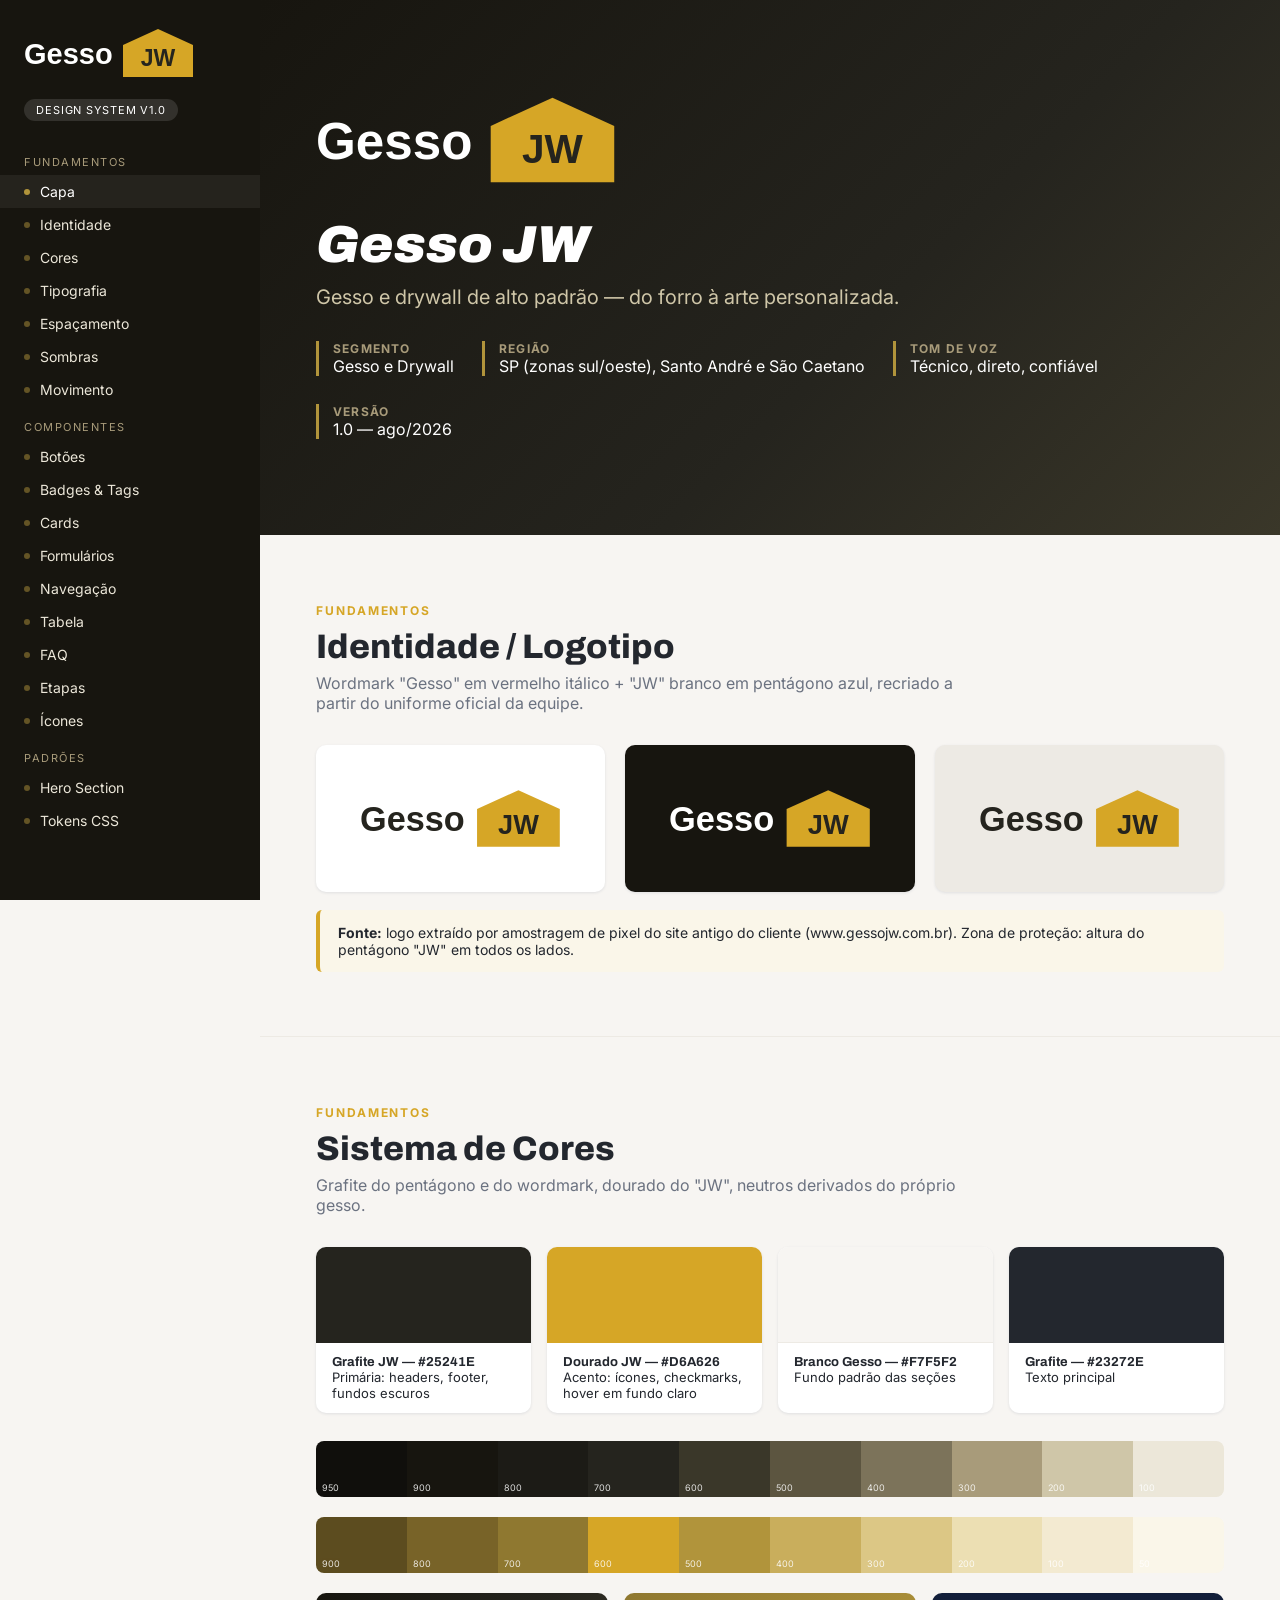
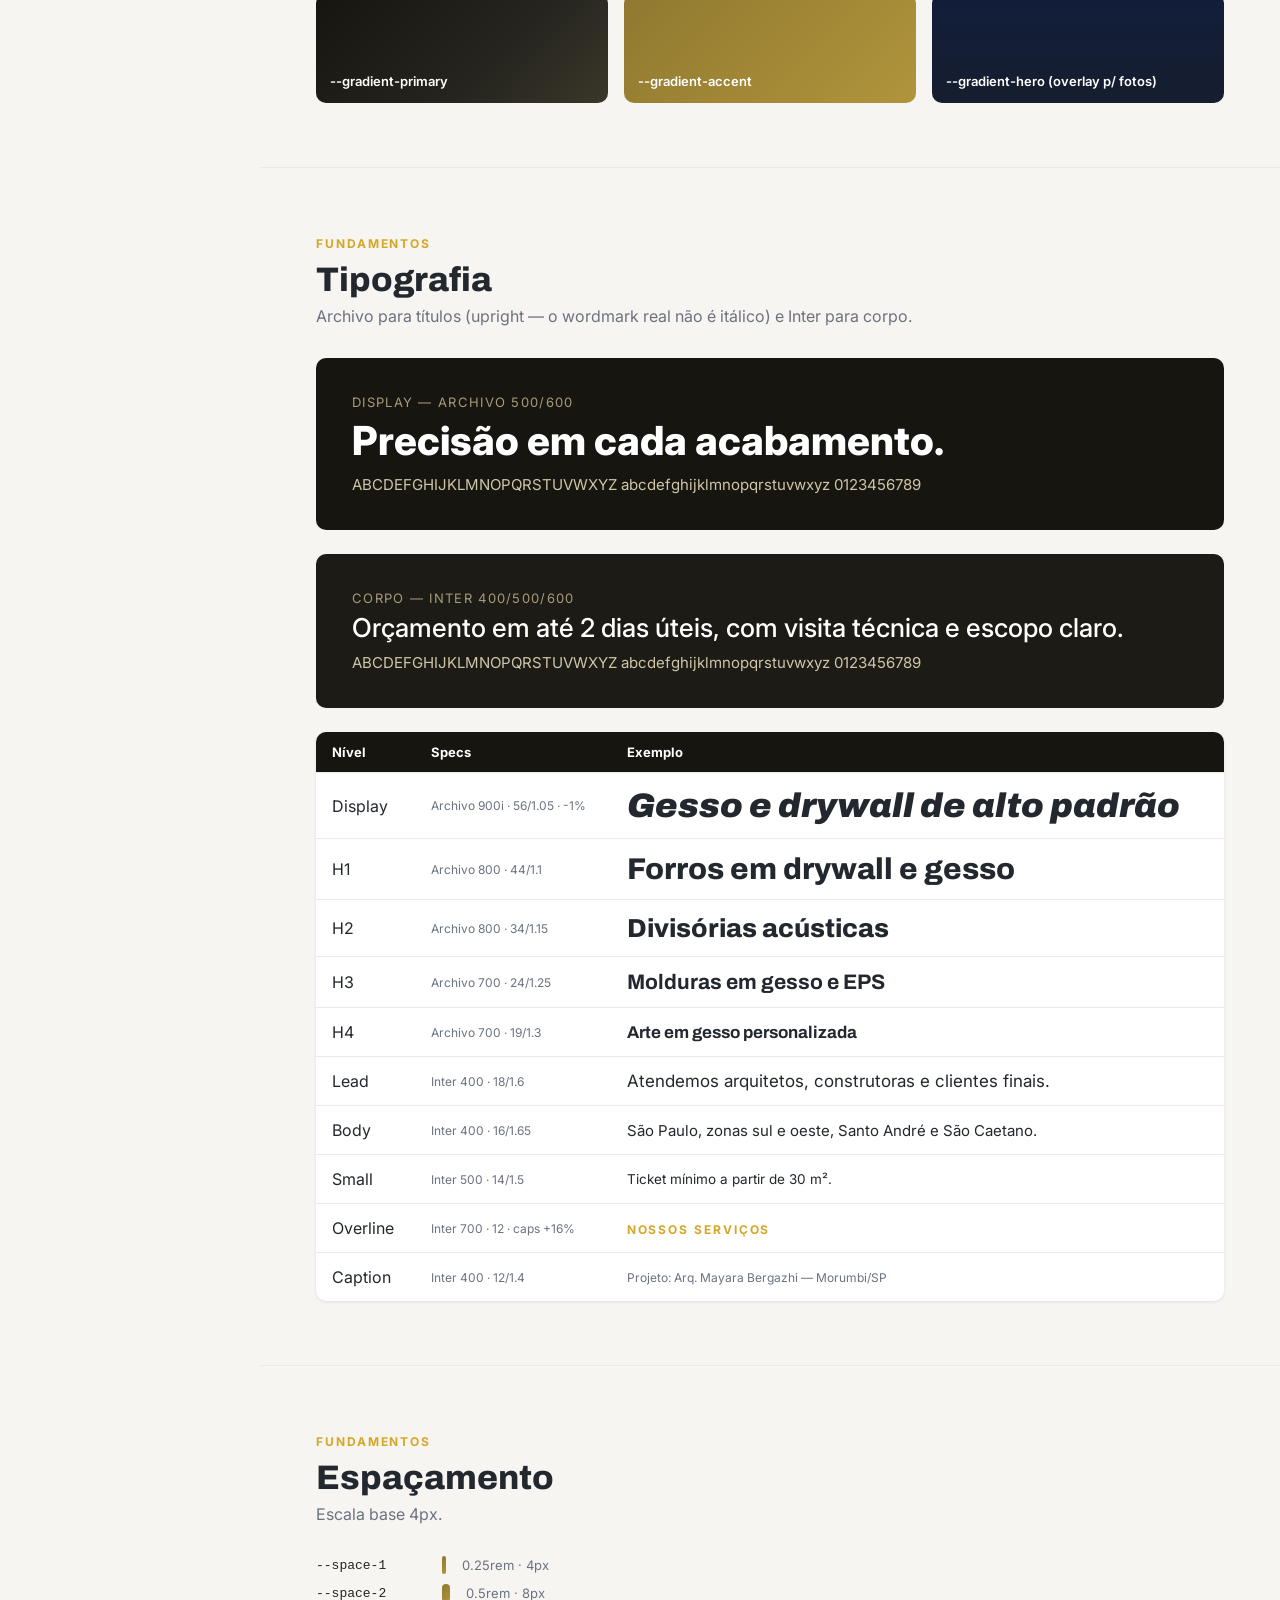
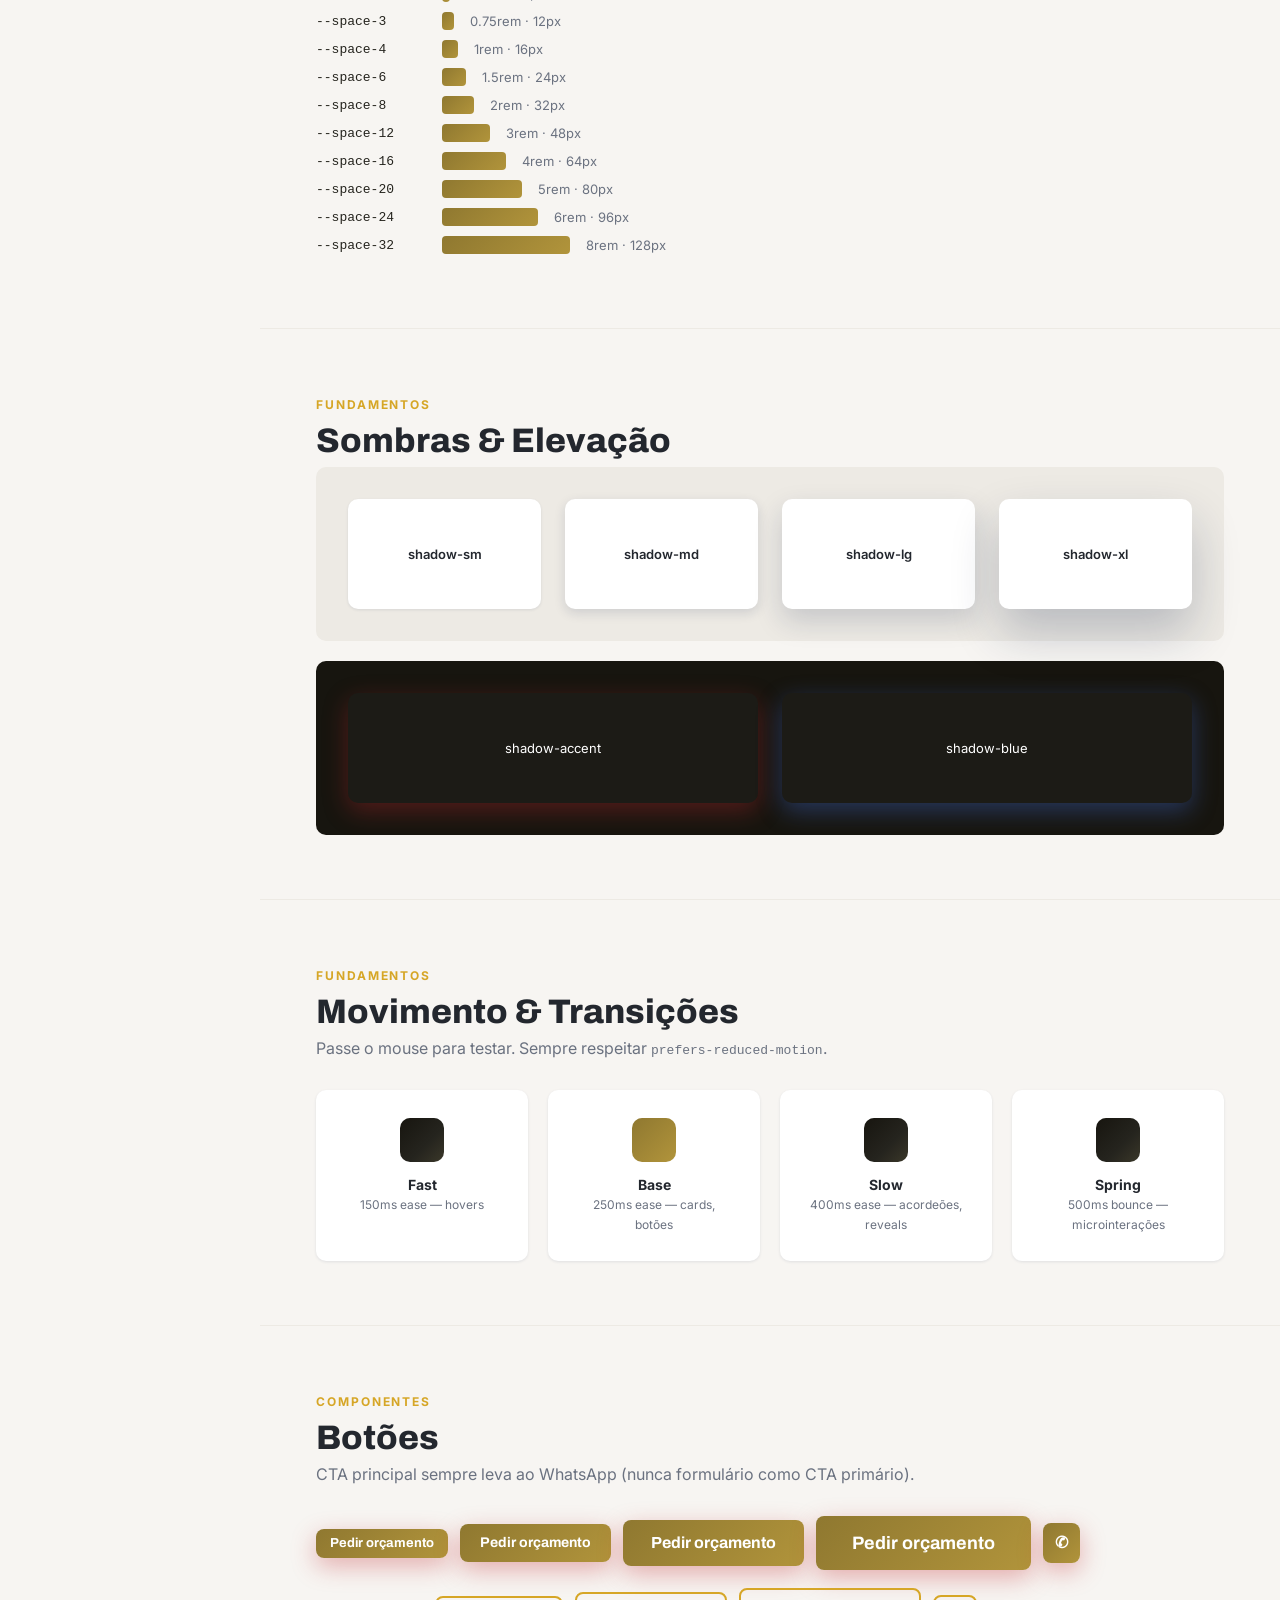
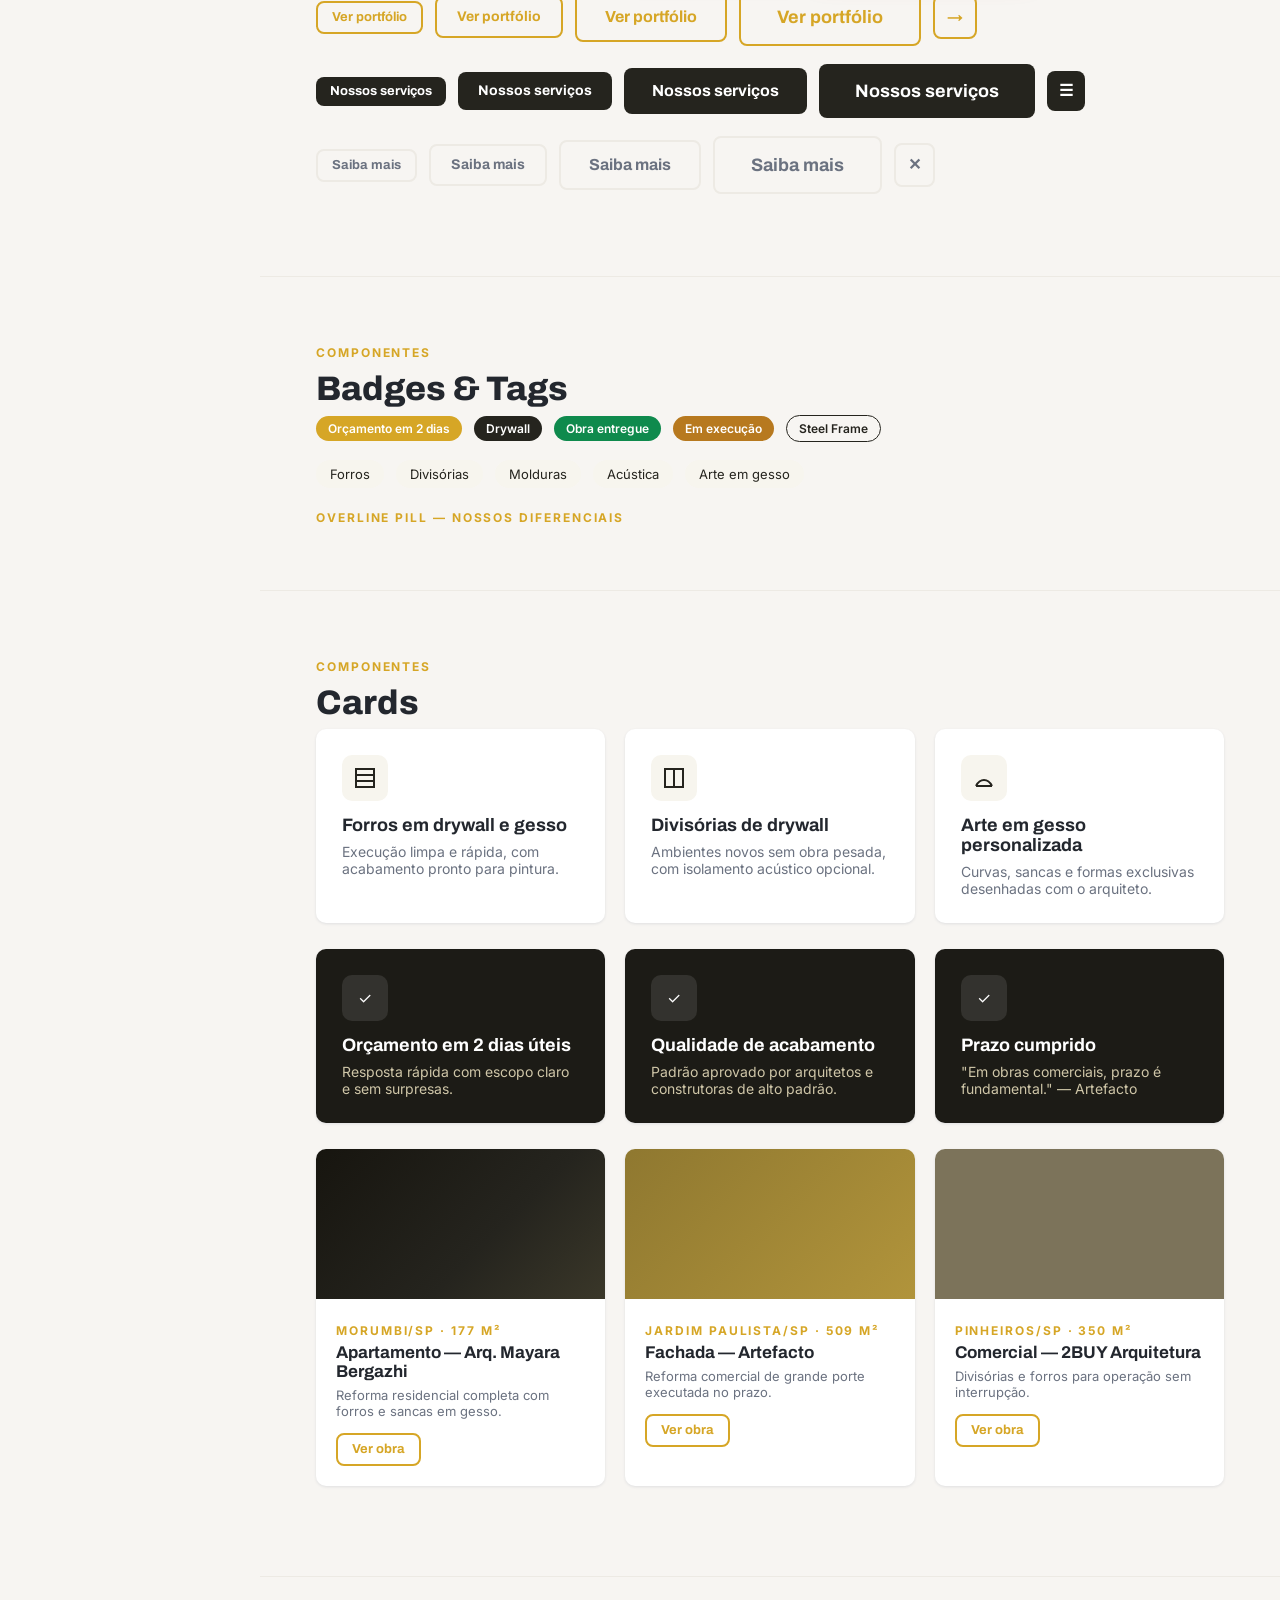
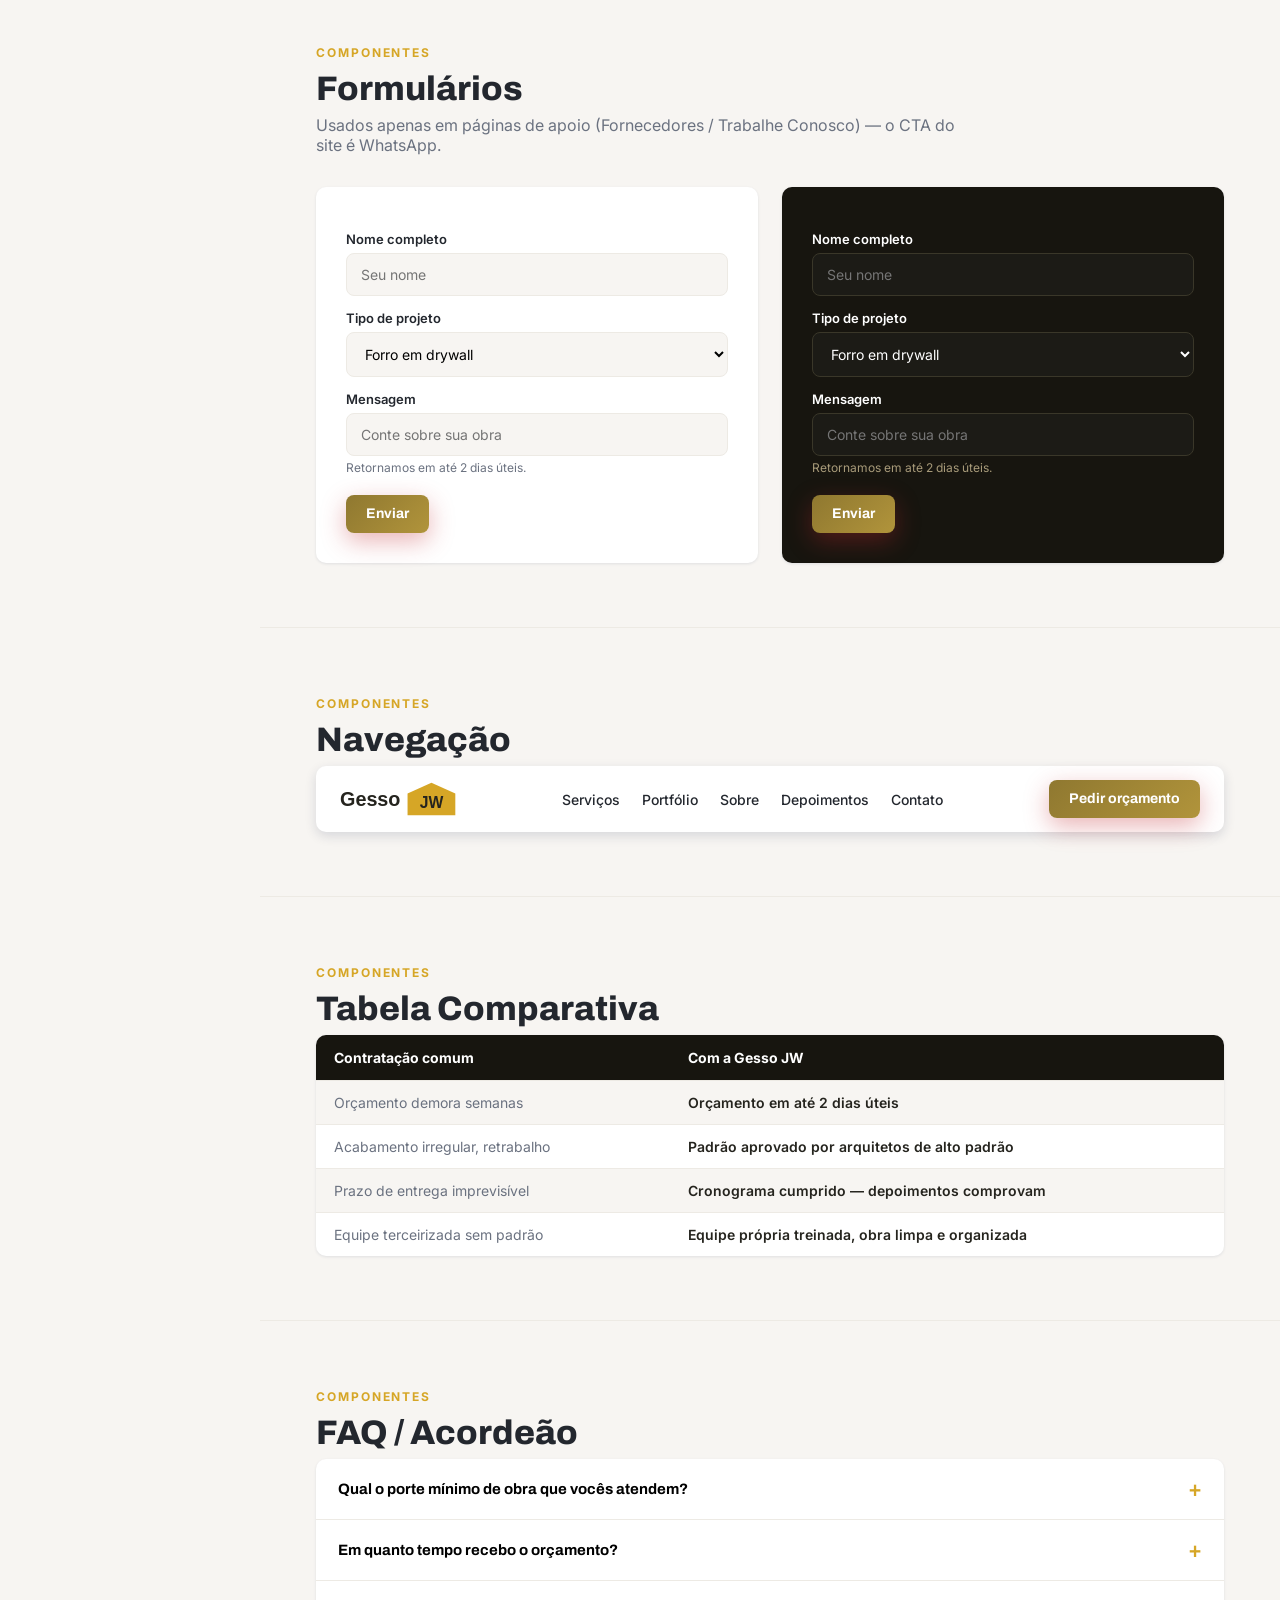
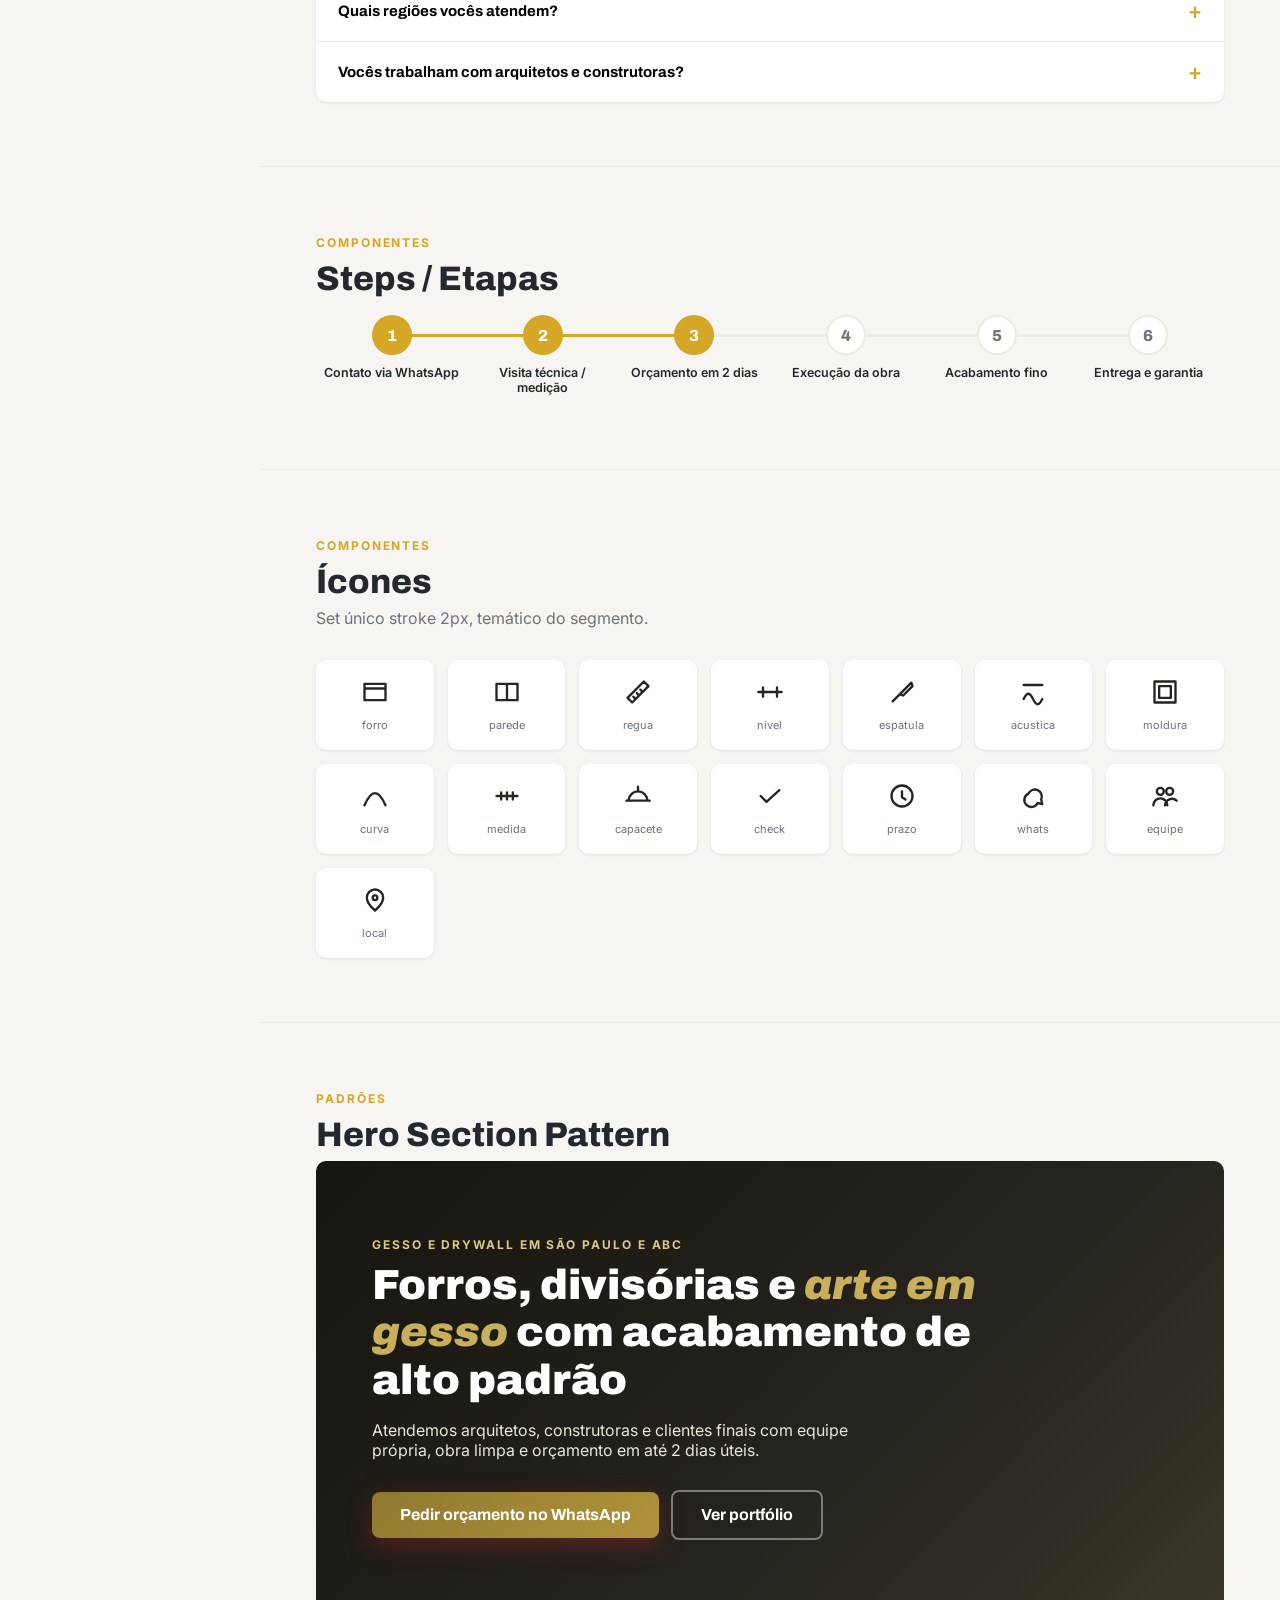
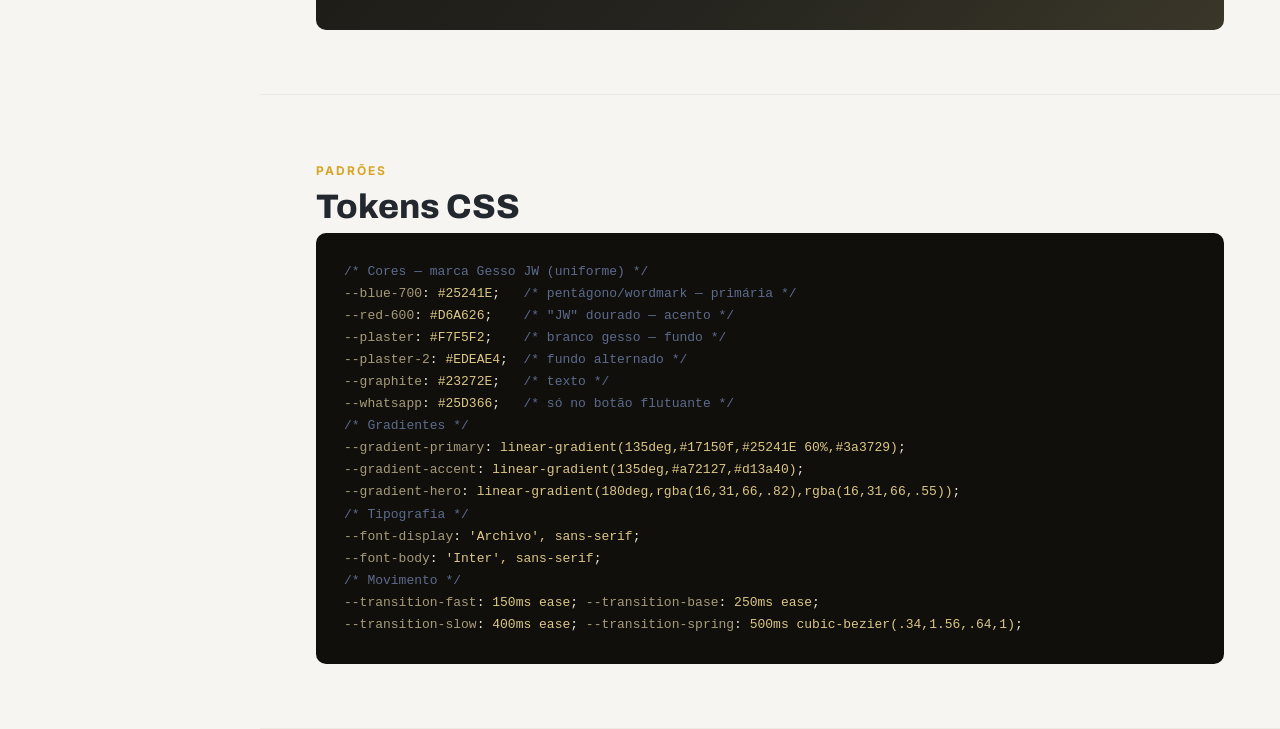
==== commit b05bd75a: "Logo oficial e paleta real da marca (grafite + dourado), extraídos do site antigo do cliente - Logo " ====
--- a/design-system/index.html
+++ b/design-system/index.html
@@ -9,12 +9,12 @@
 <style>
 :root{
   /* Cores da marca (uniforme Gesso JW) */
-  --blue-950:#101f42; --blue-900:#14264d; --blue-800:#1a3160; --blue-700:#1E3A7B;
-  --blue-600:#2b4c9b; --blue-500:#3a5fb7; --blue-400:#5c7fca; --blue-300:#8aa3da;
-  --blue-200:#b8c8e9; --blue-100:#dde6f5; --blue-50:#eef2fa;
-  --red-900:#6e1519; --red-800:#8c1b20; --red-700:#a72127; --red-600:#C1272D;
-  --red-500:#d13a40; --red-400:#dc5f64; --red-300:#e78a8e; --red-200:#f1b5b8;
-  --red-100:#f9dbdc; --red-50:#fcedee;
+  --blue-950:#100f0c; --blue-900:#17150f; --blue-800:#1c1b16; --blue-700:#25241E;
+  --blue-600:#3a3729; --blue-500:#5c5540; --blue-400:#7c735a; --blue-300:#a89b7a;
+  --blue-200:#cfc6a8; --blue-100:#ece7d9; --blue-50:#f7f5ee;
+  --red-900:#5c4c1f; --red-800:#786328; --red-700:#8f7830; --red-600:#D6A626;
+  --red-500:#b1943b; --red-400:#c9ae5c; --red-300:#dcc785; --red-200:#ecdfb3;
+  --red-100:#f3ead1; --red-50:#faf6e9;
   --plaster:#F7F5F2; --plaster-2:#EDEAE4; --graphite:#23272E; --gray:#6B7280;
   --white:#FFFFFF; --whatsapp:#25D366;
   --gradient-primary:linear-gradient(135deg,var(--blue-900) 0%,var(--blue-700) 60%,var(--blue-600) 100%);
@@ -238,32 +238,32 @@
     <div class="logo-cell" style="background:var(--blue-900)"><img src="assets/logo-gesso-jw-branco.svg" alt="Logo negativo"></div>
     <div class="logo-cell" style="background:var(--plaster-2)"><img src="assets/logo-gesso-jw.svg" alt="Logo sobre creme"></div>
   </div>
-  <div class="note"><b>Provisório:</b> os SVGs são recriação do logo visto no uniforme (foto de obra). Zona de proteção: altura do pentágono "JW" em todos os lados. Substituir pelo arquivo oficial quando o cliente enviar.</div>
+  <div class="note"><b>Fonte:</b> logo extraído por amostragem de pixel do site antigo do cliente (www.gessojw.com.br). Zona de proteção: altura do pentágono "JW" em todos os lados.</div>
 </section>
 
 <section id="cores">
   <span class="overline">Fundamentos</span>
   <h2>Sistema de Cores</h2>
-  <p class="lead">Azul profundo do pentágono, vermelho do wordmark e neutros derivados do próprio gesso.</p>
+  <p class="lead">Grafite do pentágono e do wordmark, dourado do "JW", neutros derivados do próprio gesso.</p>
   <div class="swatch-row">
-    <div class="swatch"><div class="chip" style="background:var(--blue-700)"></div><div class="info"><b>Azul JW — #1E3A7B</b>Primária: headers, footer, fundos escuros</div></div>
-    <div class="swatch"><div class="chip" style="background:var(--red-600)"></div><div class="info"><b>Vermelho Gesso — #C1272D</b>Acento: CTAs, destaques, overlines</div></div>
+    <div class="swatch"><div class="chip" style="background:var(--blue-700)"></div><div class="info"><b>Grafite JW — #25241E</b>Primária: headers, footer, fundos escuros</div></div>
+    <div class="swatch"><div class="chip" style="background:var(--red-600)"></div><div class="info"><b>Dourado JW — #D6A626</b>Acento: ícones, checkmarks, hover em fundo claro</div></div>
     <div class="swatch"><div class="chip" style="background:var(--plaster);border-bottom:1px solid var(--plaster-2)"></div><div class="info"><b>Branco Gesso — #F7F5F2</b>Fundo padrão das seções</div></div>
     <div class="swatch"><div class="chip" style="background:var(--graphite)"></div><div class="info"><b>Grafite — #23272E</b>Texto principal</div></div>
   </div>
   <div class="scale">
-    <div style="background:#101f42"><span>950</span></div><div style="background:#14264d"><span>900</span></div>
-    <div style="background:#1a3160"><span>800</span></div><div style="background:#1E3A7B"><span>700</span></div>
-    <div style="background:#2b4c9b"><span>600</span></div><div style="background:#3a5fb7"><span>500</span></div>
-    <div style="background:#5c7fca"><span>400</span></div><div style="background:#8aa3da"><span>300</span></div>
-    <div style="background:#b8c8e9"><span>200</span></div><div style="background:#dde6f5"><span>100</span></div>
+    <div style="background:#100f0c"><span>950</span></div><div style="background:#17150f"><span>900</span></div>
+    <div style="background:#1c1b16"><span>800</span></div><div style="background:#25241E"><span>700</span></div>
+    <div style="background:#3a3729"><span>600</span></div><div style="background:#5c5540"><span>500</span></div>
+    <div style="background:#7c735a"><span>400</span></div><div style="background:#a89b7a"><span>300</span></div>
+    <div style="background:#cfc6a8"><span>200</span></div><div style="background:#ece7d9"><span>100</span></div>
   </div>
   <div class="scale">
-    <div style="background:#6e1519"><span>900</span></div><div style="background:#8c1b20"><span>800</span></div>
-    <div style="background:#a72127"><span>700</span></div><div style="background:#C1272D"><span>600</span></div>
-    <div style="background:#d13a40"><span>500</span></div><div style="background:#dc5f64"><span>400</span></div>
-    <div style="background:#e78a8e"><span>300</span></div><div style="background:#f1b5b8"><span>200</span></div>
-    <div style="background:#f9dbdc"><span>100</span></div><div style="background:#fcedee"><span>50</span></div>
+    <div style="background:#5c4c1f"><span>900</span></div><div style="background:#786328"><span>800</span></div>
+    <div style="background:#8f7830"><span>700</span></div><div style="background:#D6A626"><span>600</span></div>
+    <div style="background:#b1943b"><span>500</span></div><div style="background:#c9ae5c"><span>400</span></div>
+    <div style="background:#dcc785"><span>300</span></div><div style="background:#ecdfb3"><span>200</span></div>
+    <div style="background:#f3ead1"><span>100</span></div><div style="background:#faf6e9"><span>50</span></div>
   </div>
   <div class="grad-row">
     <div class="grad" style="background:var(--gradient-primary)">--gradient-primary</div>
@@ -275,10 +275,10 @@
 <section id="tipografia">
   <span class="overline">Fundamentos</span>
   <h2>Tipografia</h2>
-  <p class="lead">Archivo para títulos (itálico pesado ecoa o wordmark) e Inter para corpo.</p>
+  <p class="lead">Archivo para títulos (upright — o wordmark real não é itálico) e Inter para corpo.</p>
   <div class="type-dark">
-    <div class="fam">Display — Archivo 700/800/900</div>
-    <div class="specimen" style="font-style:italic">Precisão em cada acabamento.</div>
+    <div class="fam">Display — Archivo 500/600</div>
+    <div class="specimen">Precisão em cada acabamento.</div>
     <div class="alpha">ABCDEFGHIJKLMNOPQRSTUVWXYZ abcdefghijklmnopqrstuvwxyz 0123456789</div>
   </div>
   <div class="type-dark" style="background:var(--blue-800)">
@@ -499,14 +499,14 @@
   <span class="overline">Padrões</span>
   <h2>Tokens CSS</h2>
 <pre class="tokens"><code><span class="c">/* Cores — marca Gesso JW (uniforme) */</span>
-<span class="k">--blue-700</span>: <span class="v">#1E3A7B</span>;   <span class="c">/* pentágono JW — primária */</span>
-<span class="k">--red-600</span>: <span class="v">#C1272D</span>;    <span class="c">/* wordmark Gesso — acento/CTA */</span>
+<span class="k">--blue-700</span>: <span class="v">#25241E</span>;   <span class="c">/* pentágono/wordmark — primária */</span>
+<span class="k">--red-600</span>: <span class="v">#D6A626</span>;    <span class="c">/* "JW" dourado — acento */</span>
 <span class="k">--plaster</span>: <span class="v">#F7F5F2</span>;    <span class="c">/* branco gesso — fundo */</span>
 <span class="k">--plaster-2</span>: <span class="v">#EDEAE4</span>;  <span class="c">/* fundo alternado */</span>
 <span class="k">--graphite</span>: <span class="v">#23272E</span>;   <span class="c">/* texto */</span>
 <span class="k">--whatsapp</span>: <span class="v">#25D366</span>;   <span class="c">/* só no botão flutuante */</span>
 <span class="c">/* Gradientes */</span>
-<span class="k">--gradient-primary</span>: <span class="v">linear-gradient(135deg,#14264d,#1E3A7B 60%,#2b4c9b)</span>;
+<span class="k">--gradient-primary</span>: <span class="v">linear-gradient(135deg,#17150f,#25241E 60%,#3a3729)</span>;
 <span class="k">--gradient-accent</span>: <span class="v">linear-gradient(135deg,#a72127,#d13a40)</span>;
 <span class="k">--gradient-hero</span>: <span class="v">linear-gradient(180deg,rgba(16,31,66,.82),rgba(16,31,66,.55))</span>;
 <span class="c">/* Tipografia */</span>
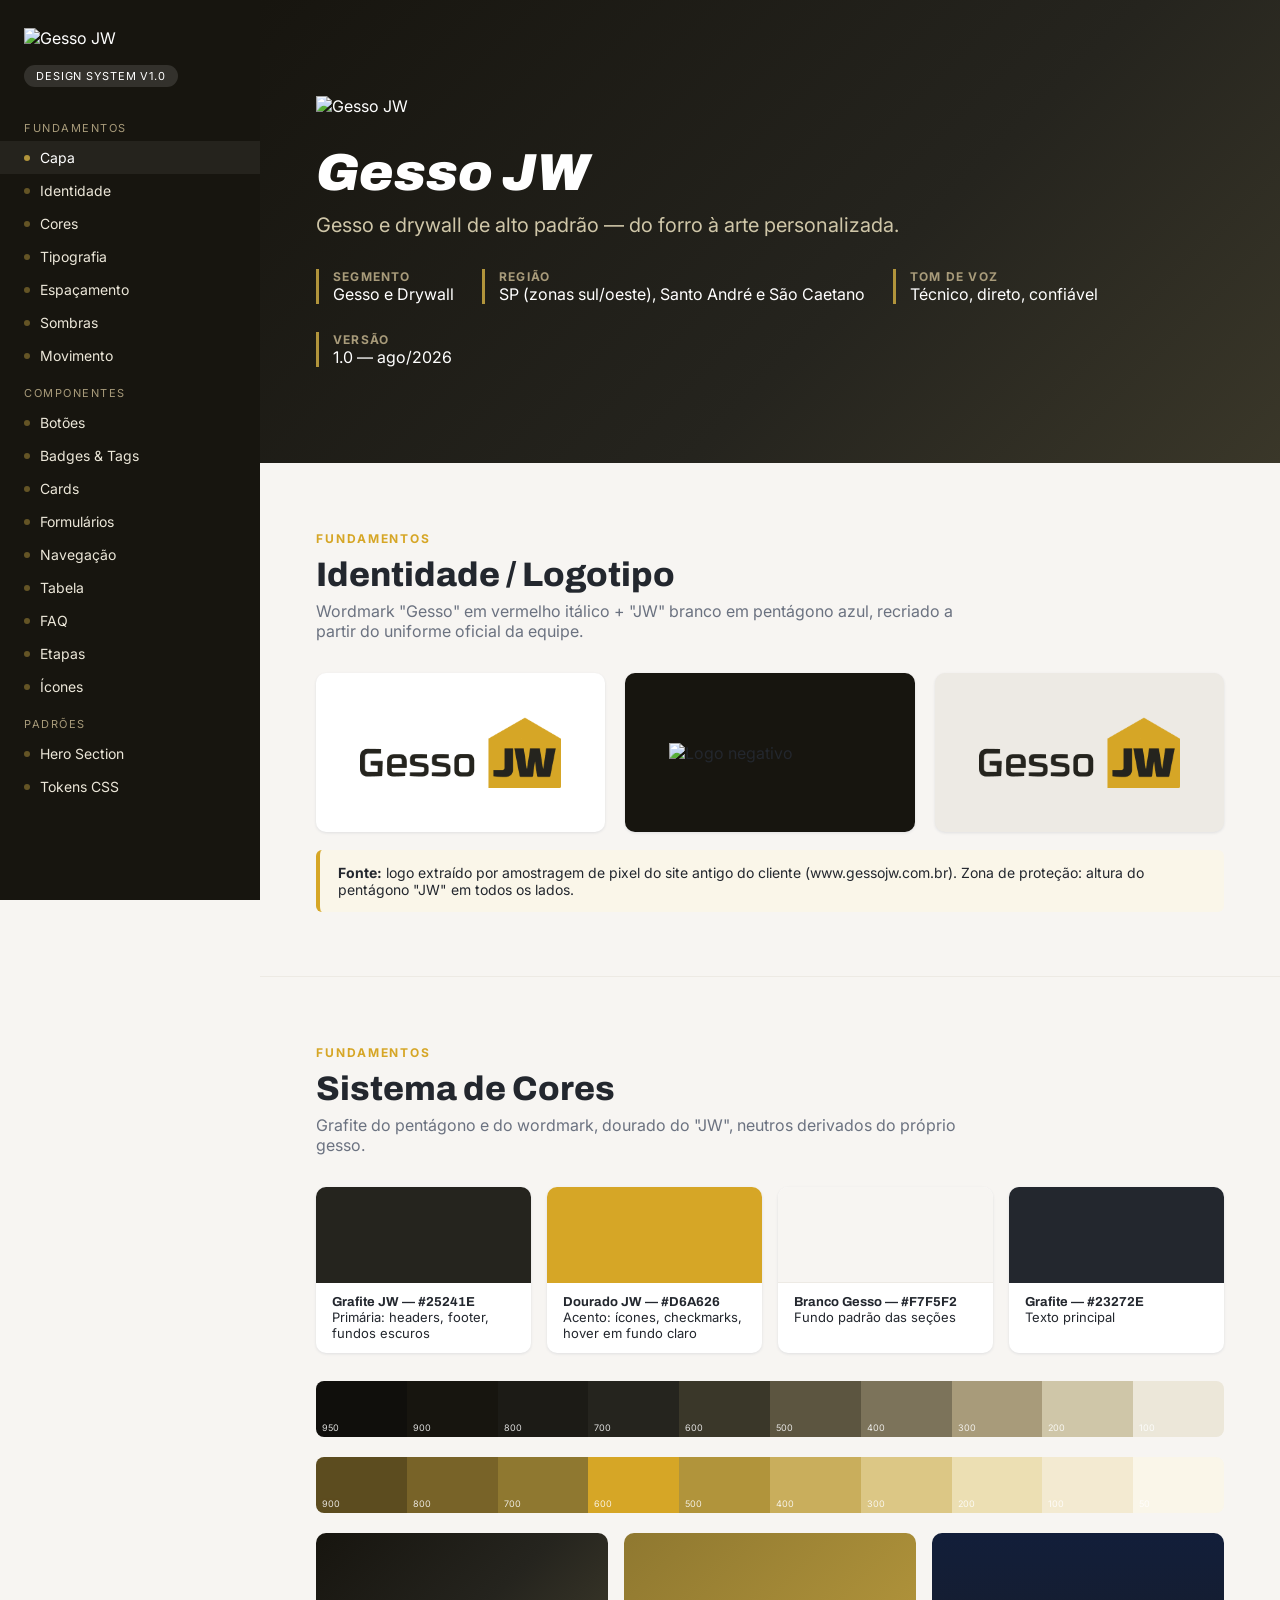
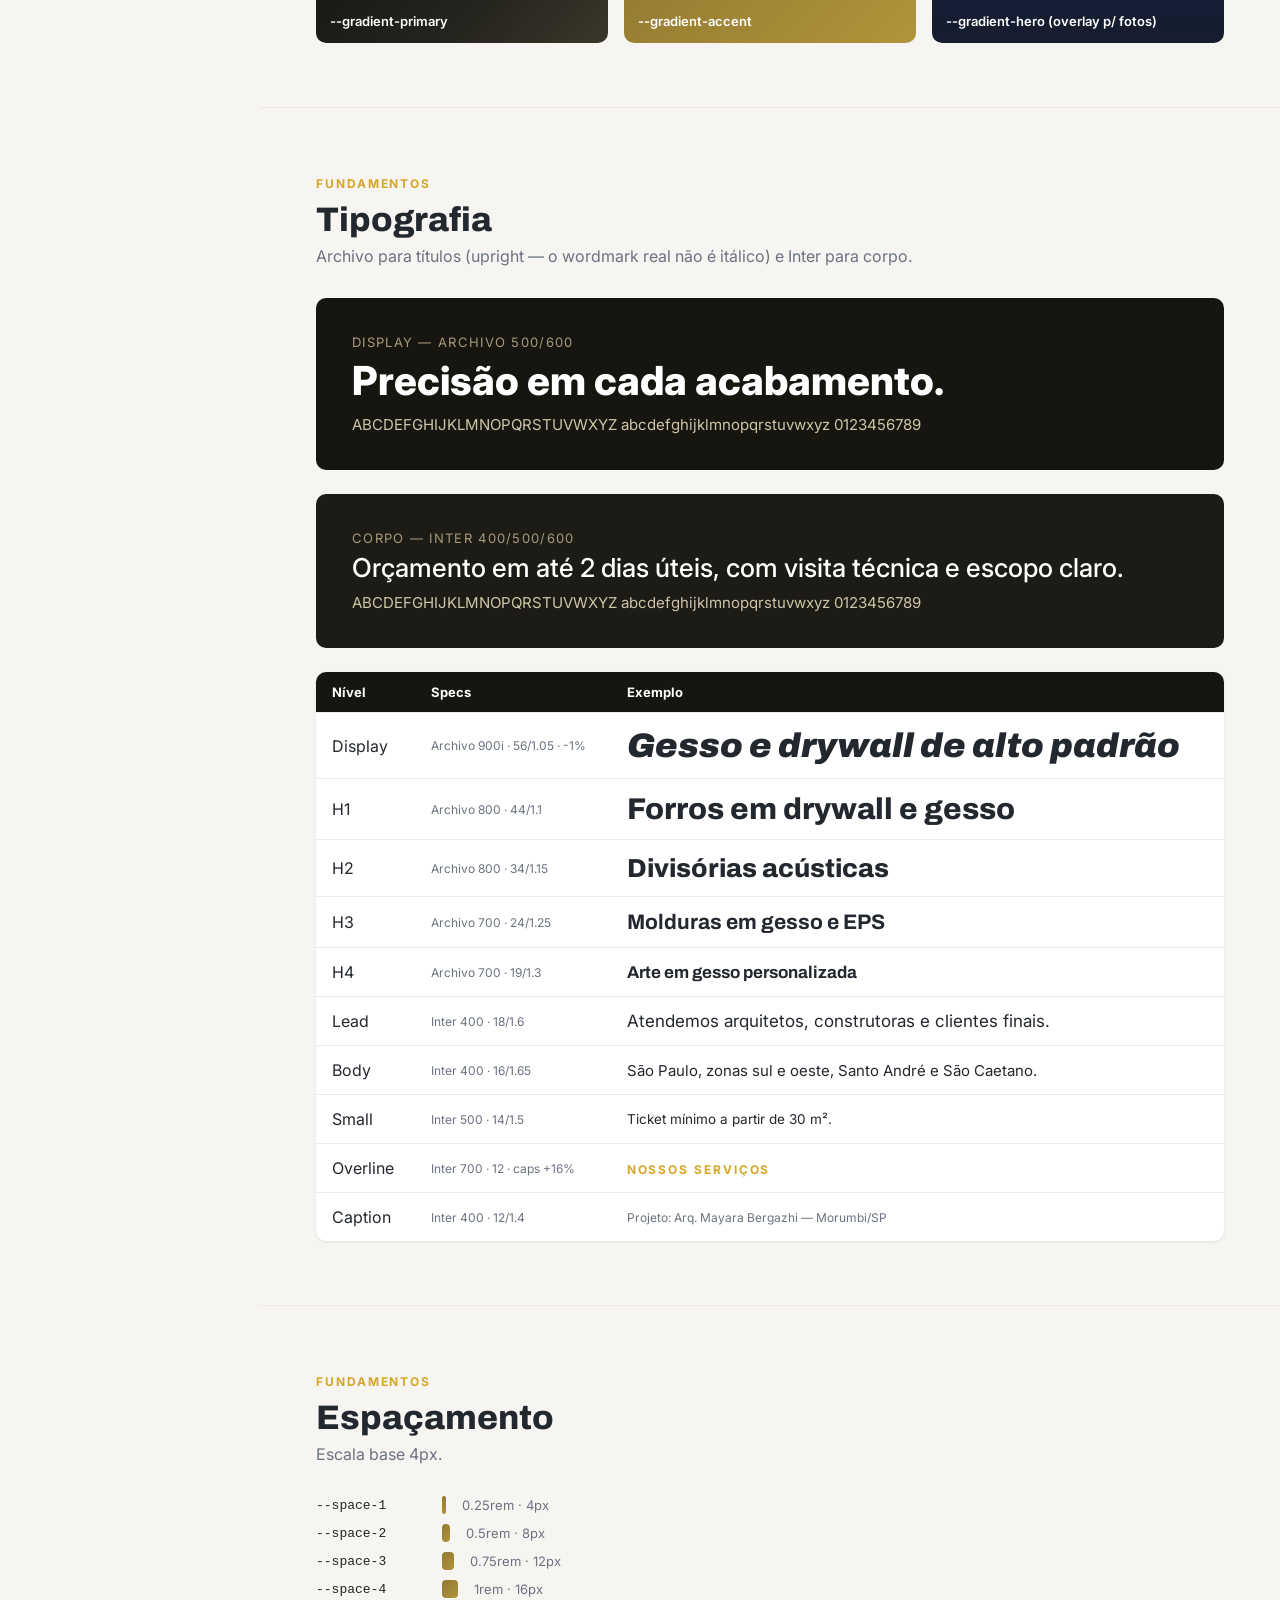
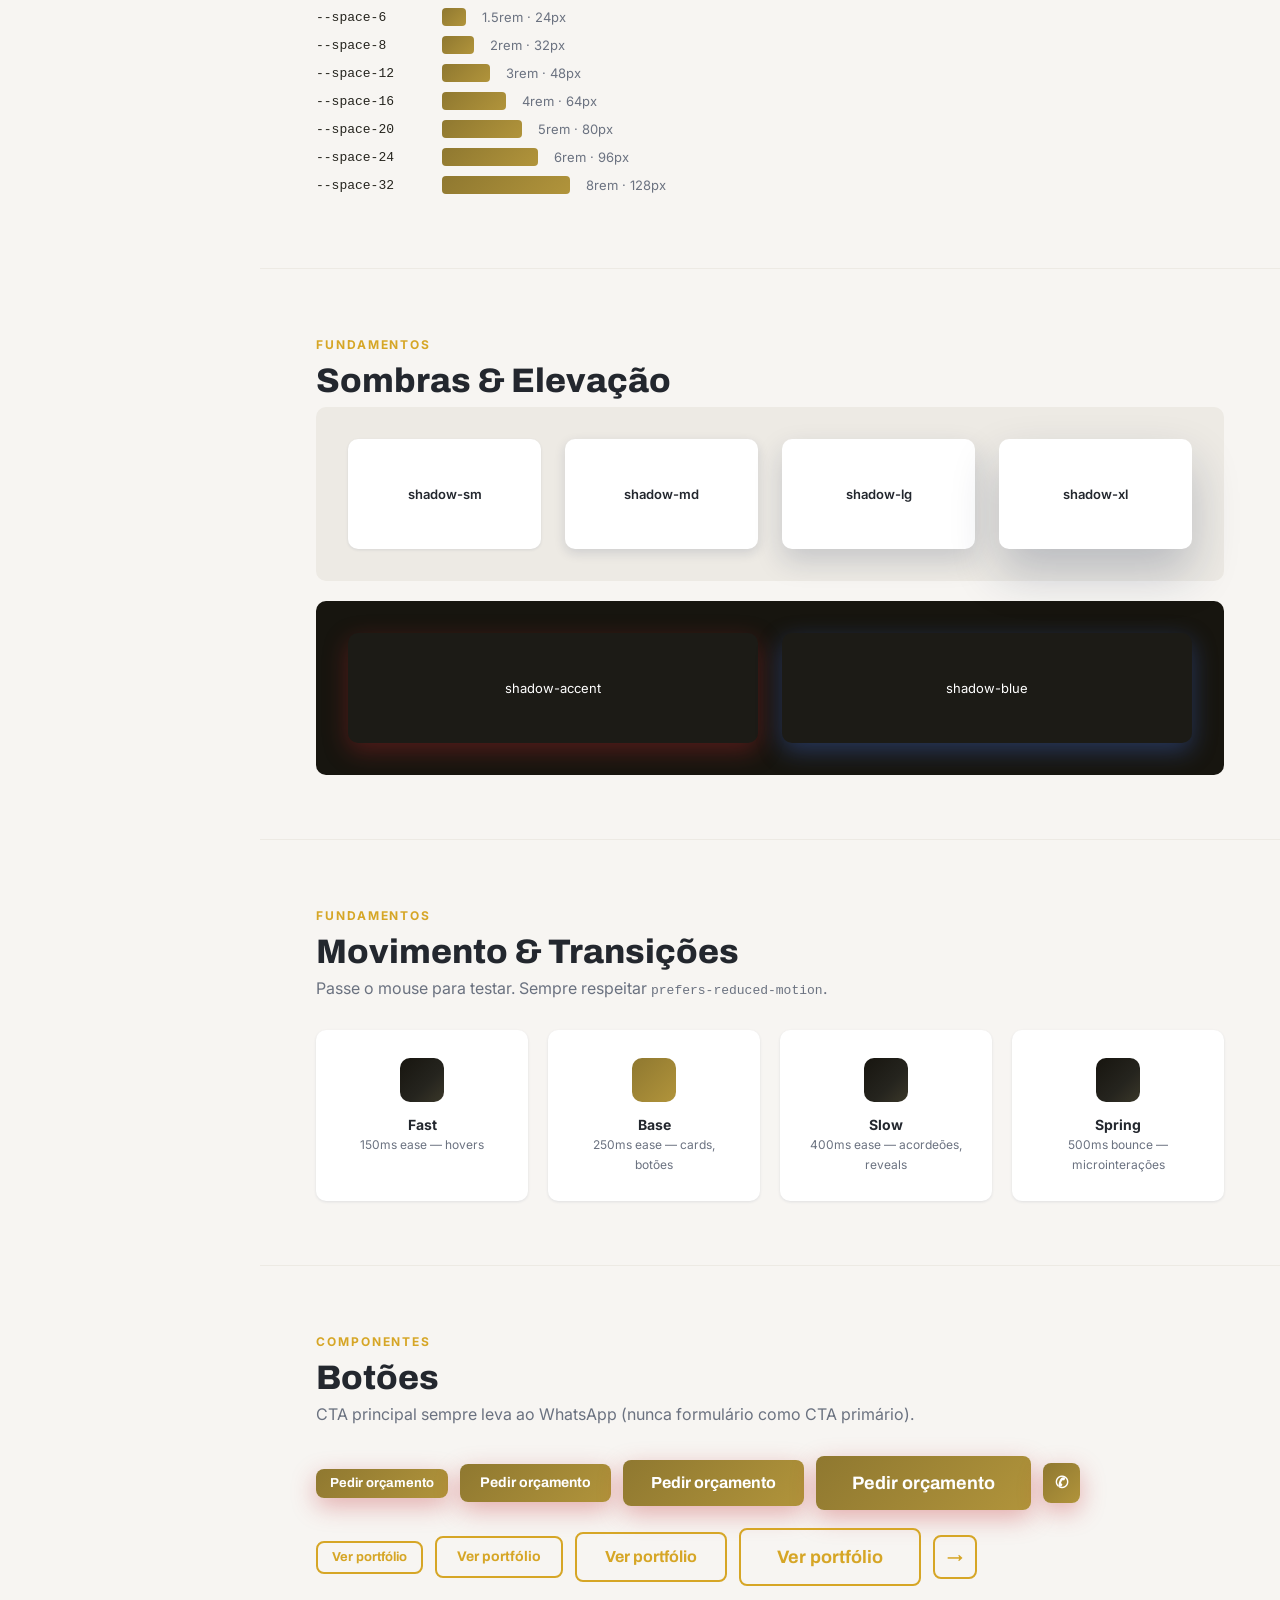
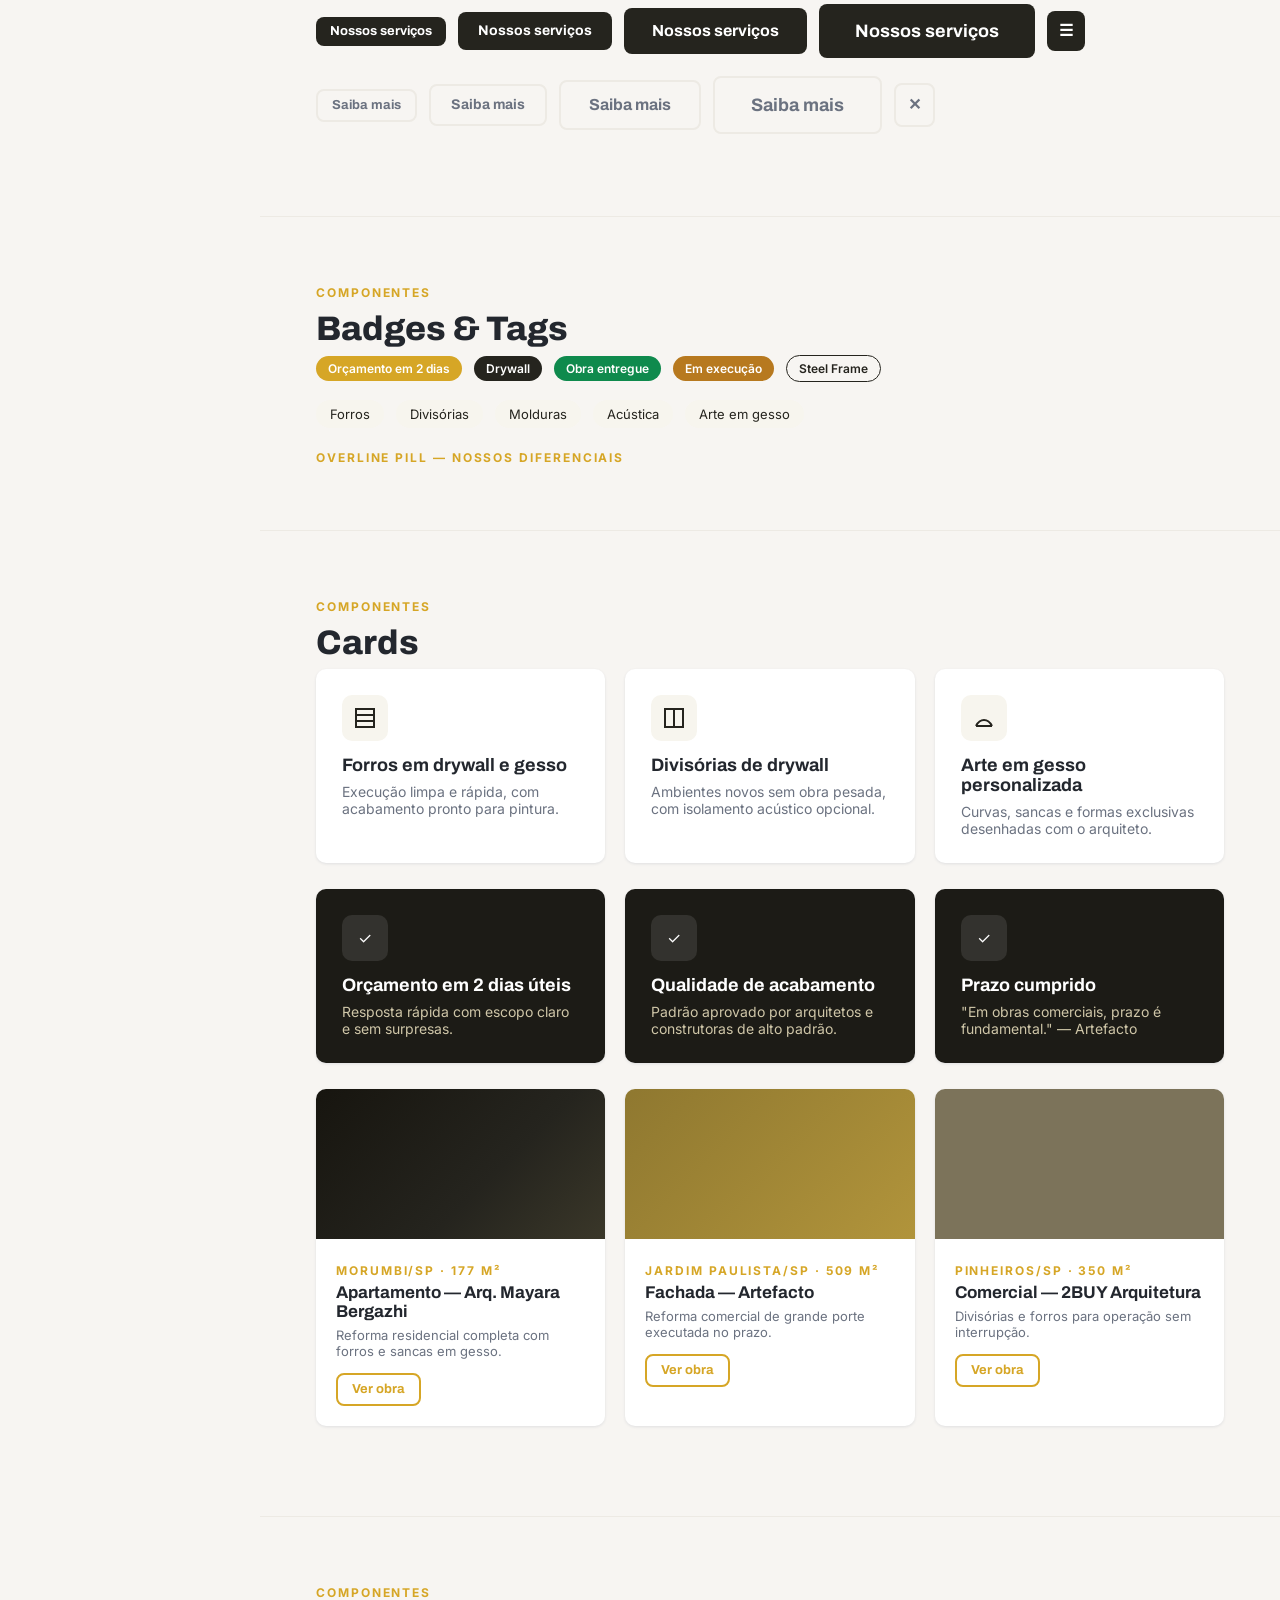
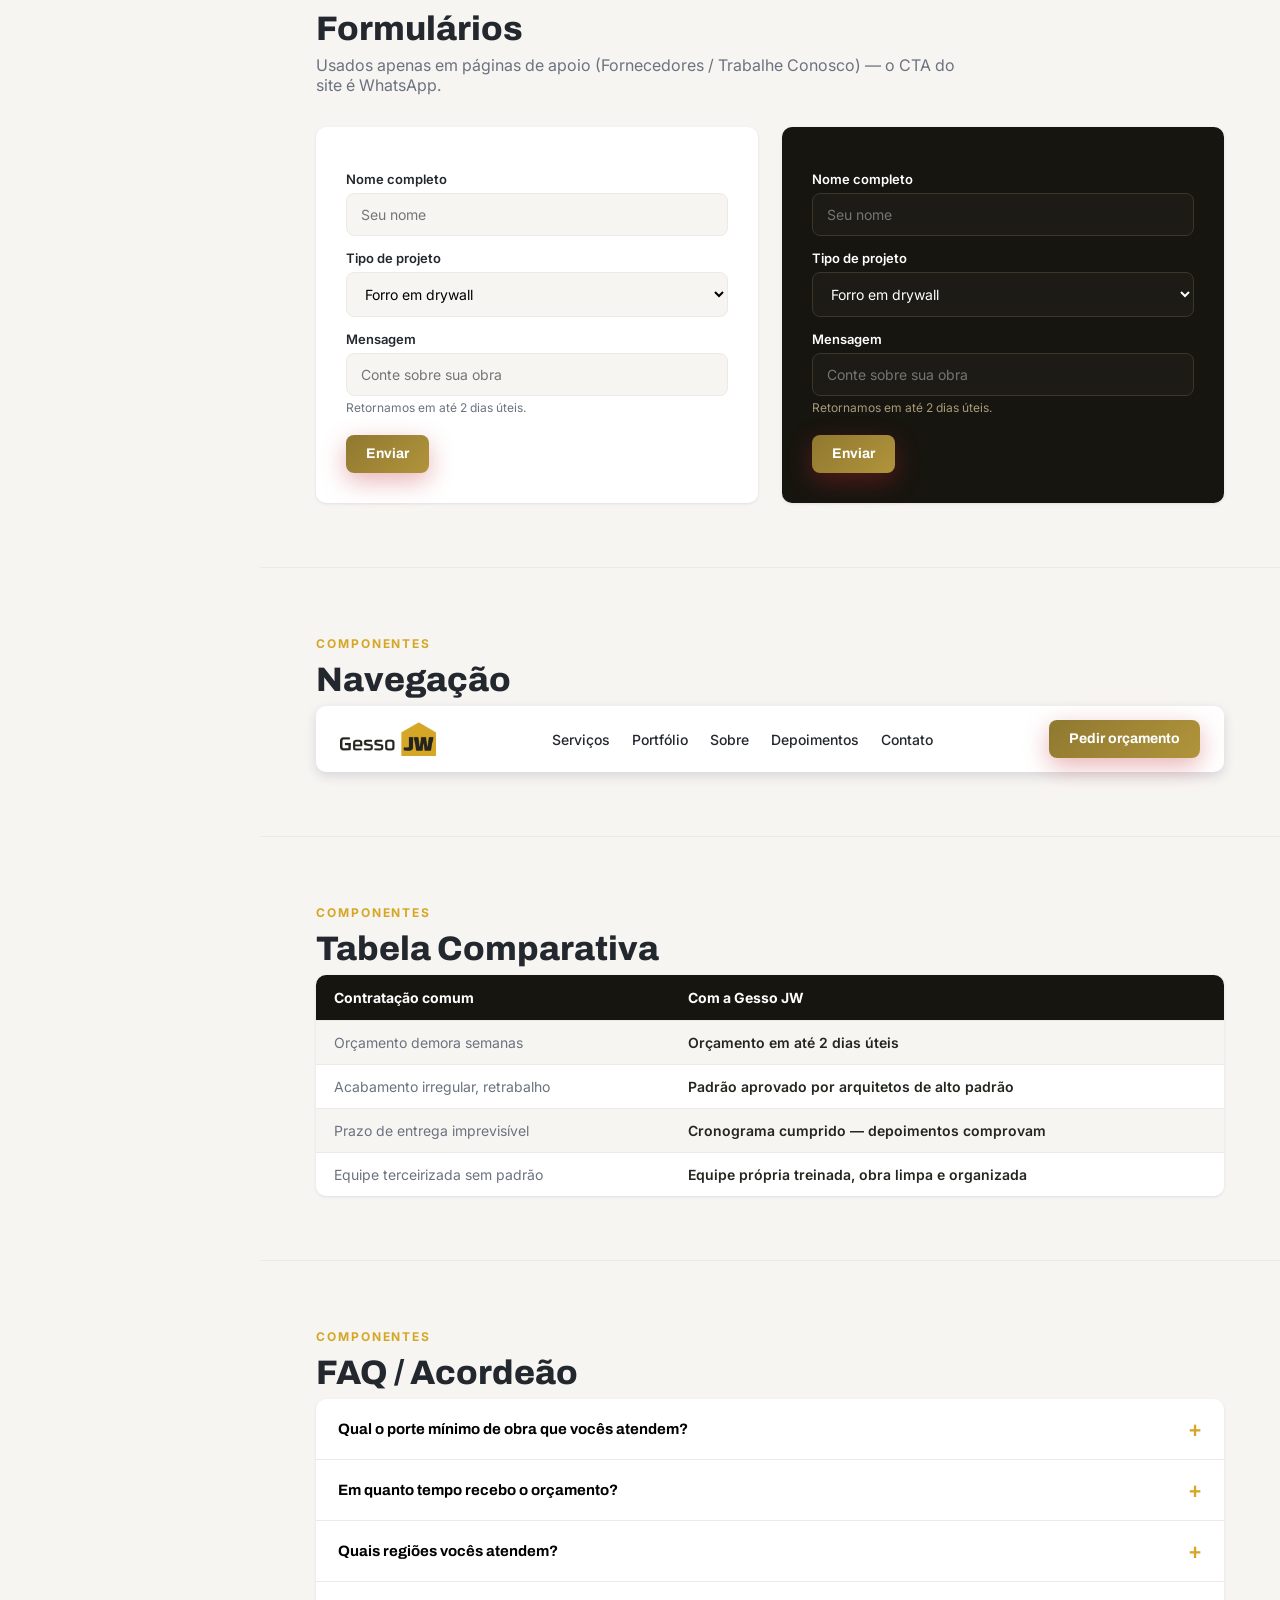
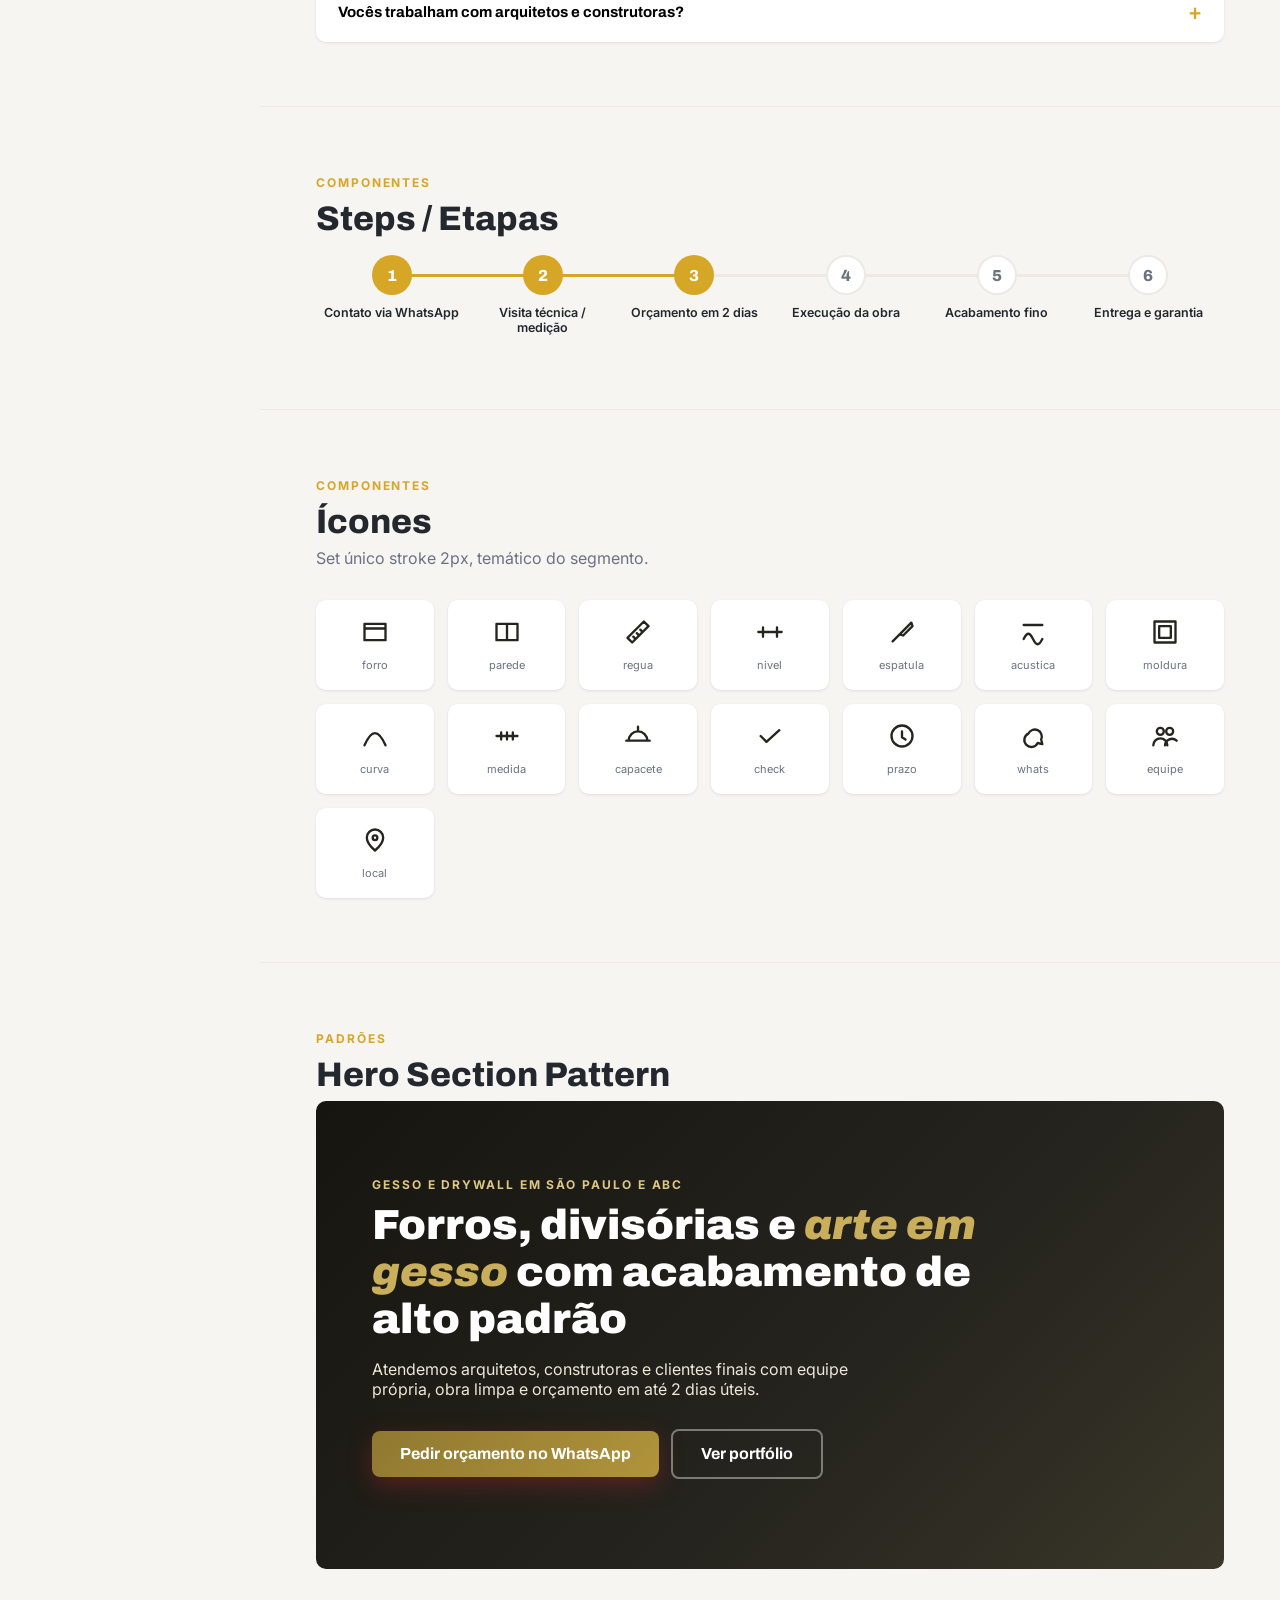
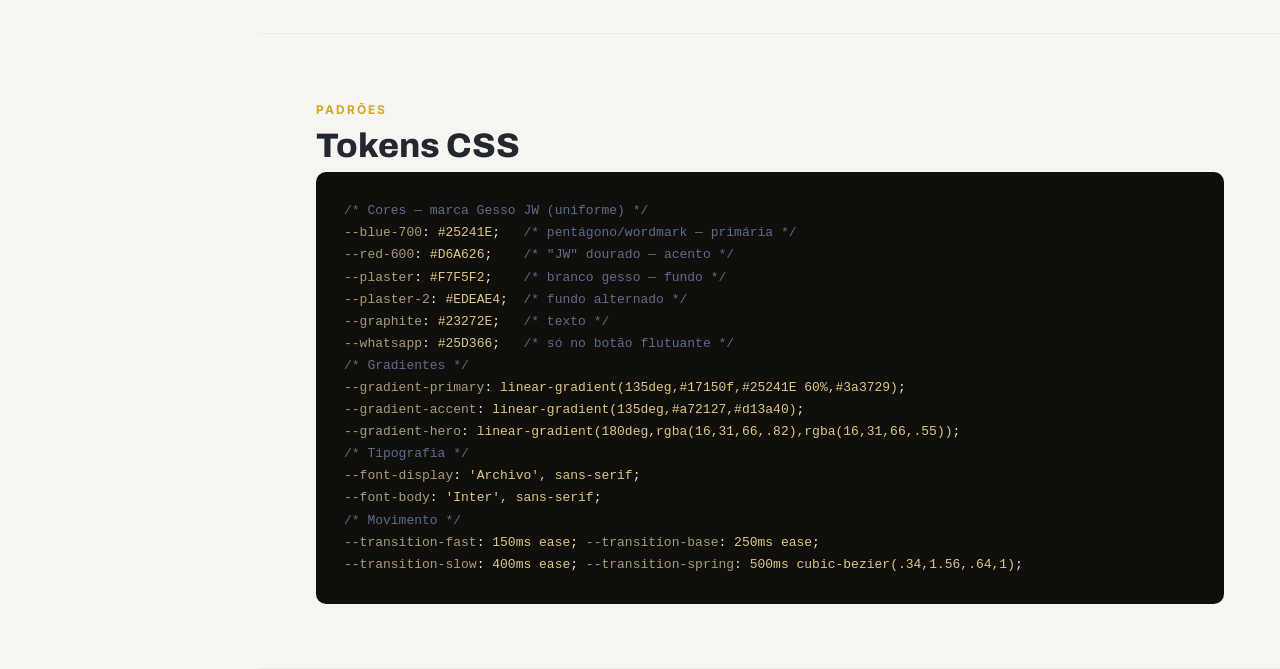
==== commit 57ee93ed: "Substitui logo recriado por arquivo oficial do cliente (PNG real do site antigo) - Marca/logo-gesso-" ====
--- a/design-system/index.html
+++ b/design-system/index.html
@@ -202,7 +202,7 @@
 </head>
 <body>
 <aside>
-  <div class="logo"><img src="assets/logo-gesso-jw-branco.svg" alt="Gesso JW" style="width:170px"></div>
+  <div class="logo"><img src="assets/logo-gesso-jw-branco.png" alt="Gesso JW" style="width:170px"></div>
   <span class="badge-v">Design System v1.0</span>
   <div class="group">Fundamentos</div>
   <a href="#cover">Capa</a><a href="#identidade">Identidade</a><a href="#cores">Cores</a>
@@ -218,7 +218,7 @@
 <main>
 
 <section class="cover" id="cover">
-  <img src="assets/logo-gesso-jw-branco.svg" alt="Gesso JW">
+  <img src="assets/logo-gesso-jw-branco.png" alt="Gesso JW">
   <h1>Gesso JW</h1>
   <p class="slogan">Gesso e drywall de alto padrão — do forro à arte personalizada.</p>
   <div class="meta">
@@ -234,9 +234,9 @@
   <h2>Identidade / Logotipo</h2>
   <p class="lead">Wordmark "Gesso" em vermelho itálico + "JW" branco em pentágono azul, recriado a partir do uniforme oficial da equipe.</p>
   <div class="logo-grid">
-    <div class="logo-cell" style="background:var(--white)"><img src="assets/logo-gesso-jw.svg" alt="Logo positivo"></div>
-    <div class="logo-cell" style="background:var(--blue-900)"><img src="assets/logo-gesso-jw-branco.svg" alt="Logo negativo"></div>
-    <div class="logo-cell" style="background:var(--plaster-2)"><img src="assets/logo-gesso-jw.svg" alt="Logo sobre creme"></div>
+    <div class="logo-cell" style="background:var(--white)"><img src="assets/logo-gesso-jw.png" alt="Logo positivo"></div>
+    <div class="logo-cell" style="background:var(--blue-900)"><img src="assets/logo-gesso-jw-branco.png" alt="Logo negativo"></div>
+    <div class="logo-cell" style="background:var(--plaster-2)"><img src="assets/logo-gesso-jw.png" alt="Logo sobre creme"></div>
   </div>
   <div class="note"><b>Fonte:</b> logo extraído por amostragem de pixel do site antigo do cliente (www.gessojw.com.br). Zona de proteção: altura do pentágono "JW" em todos os lados.</div>
 </section>
@@ -432,7 +432,7 @@
   <span class="overline">Componentes</span>
   <h2>Navegação</h2>
   <div class="nav-mock">
-    <img src="assets/logo-gesso-jw.svg" alt="Gesso JW">
+    <img src="assets/logo-gesso-jw.png" alt="Gesso JW">
     <nav><a href="#">Serviços</a><a href="#">Portfólio</a><a href="#">Sobre</a><a href="#">Depoimentos</a><a href="#">Contato</a></nav>
     <button class="btn btn-primary btn-base">Pedir orçamento</button>
   </div>
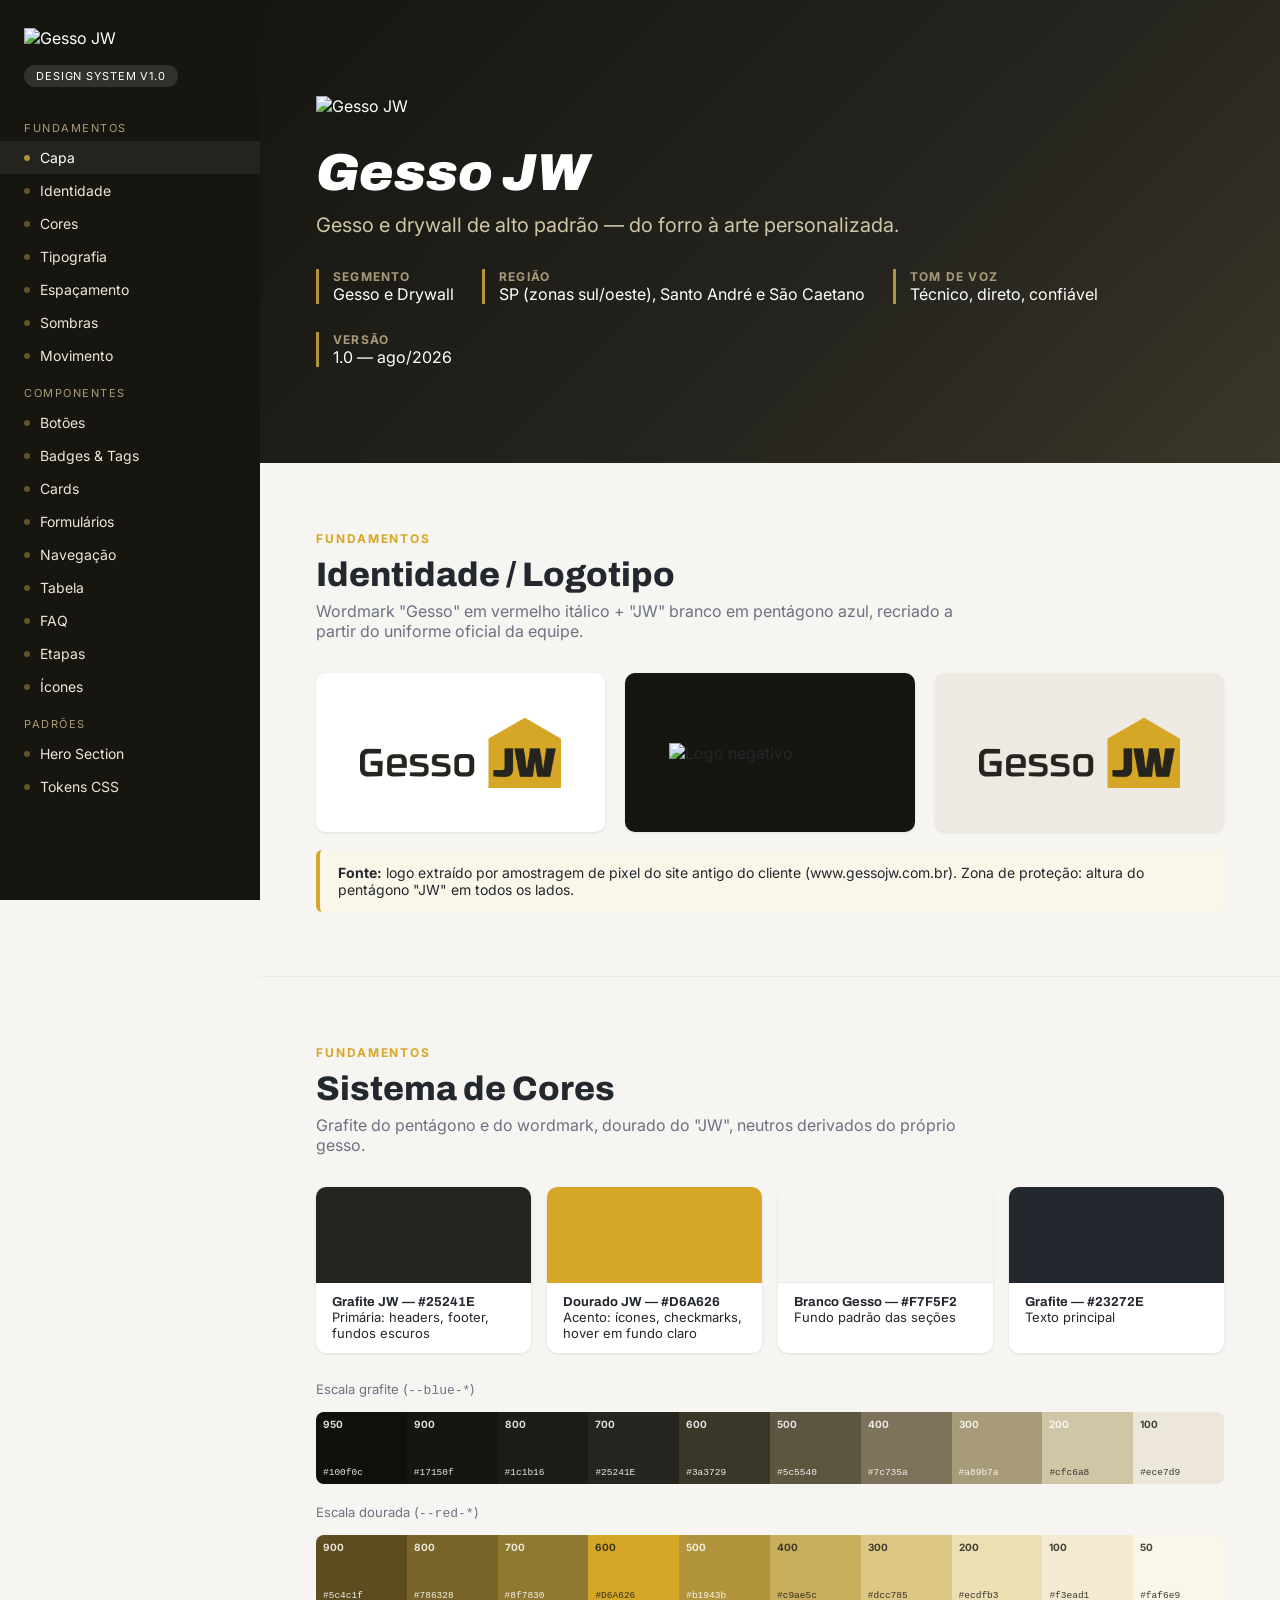
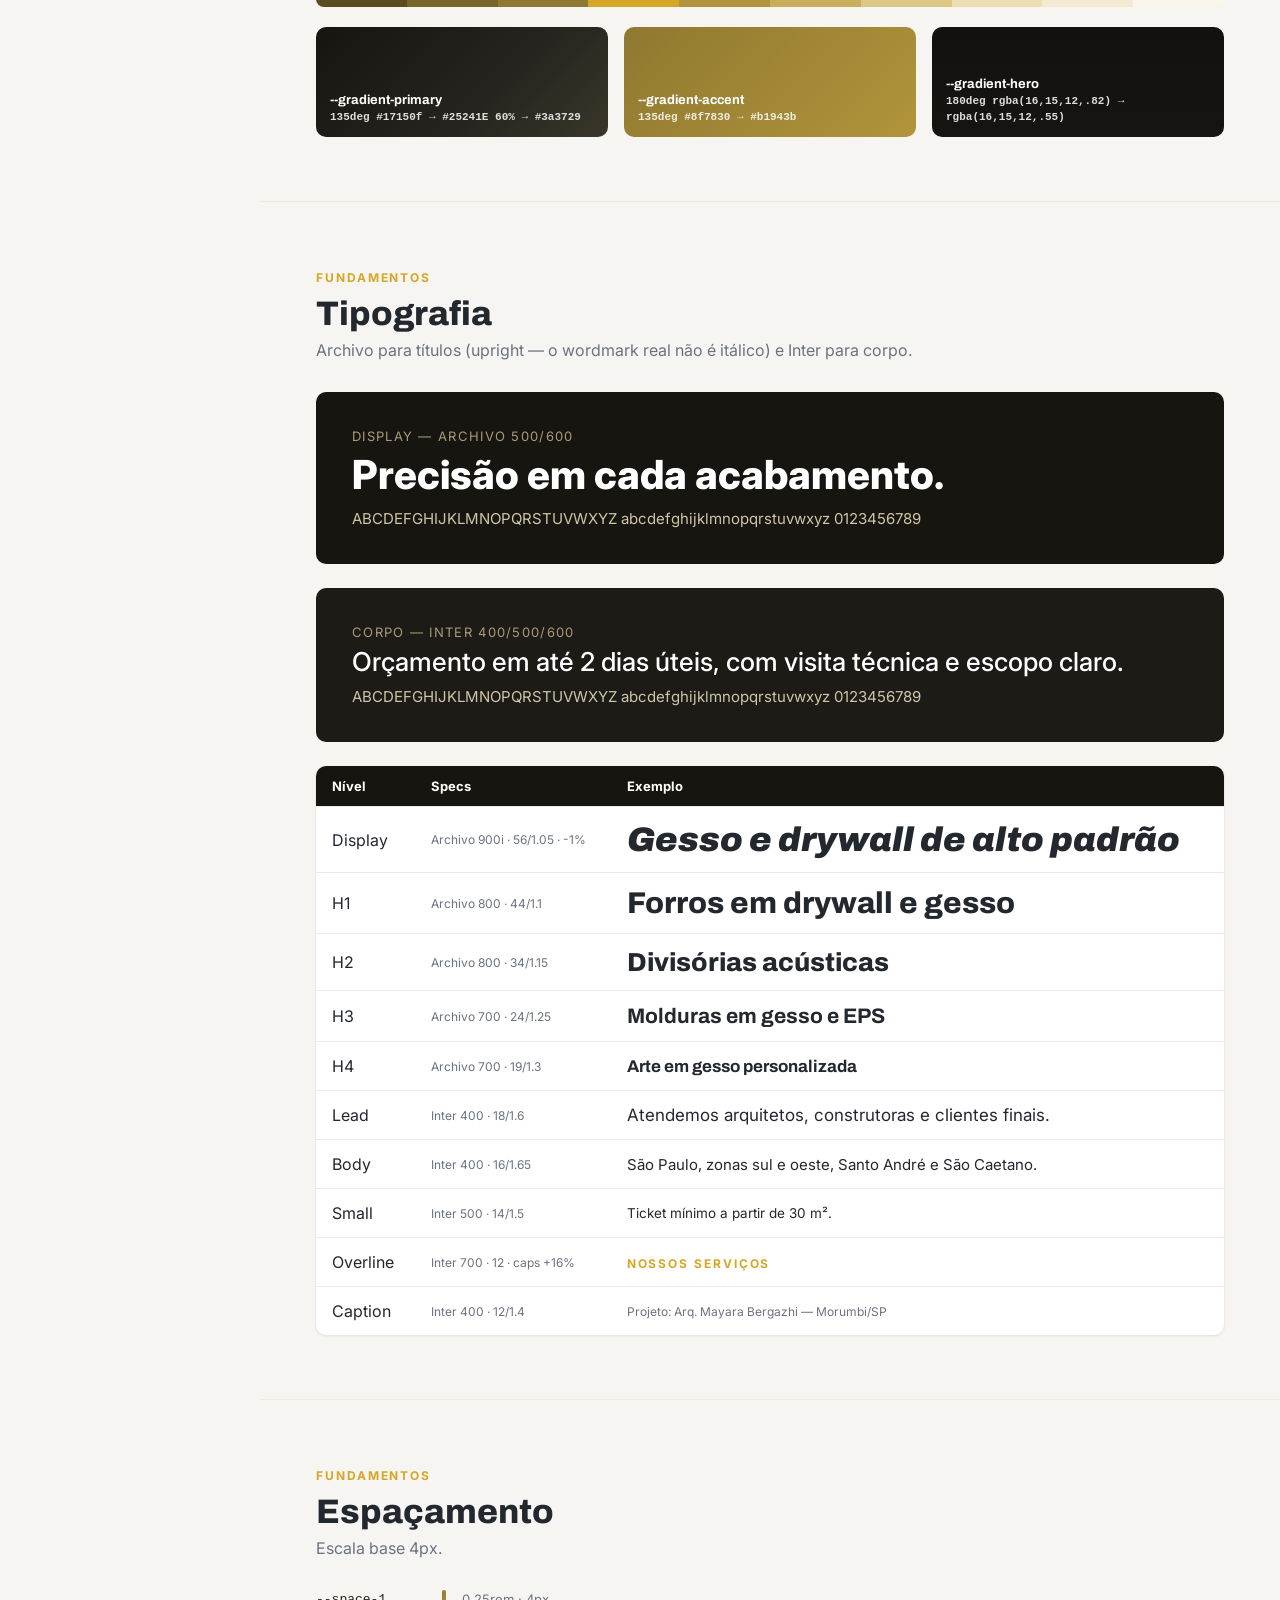
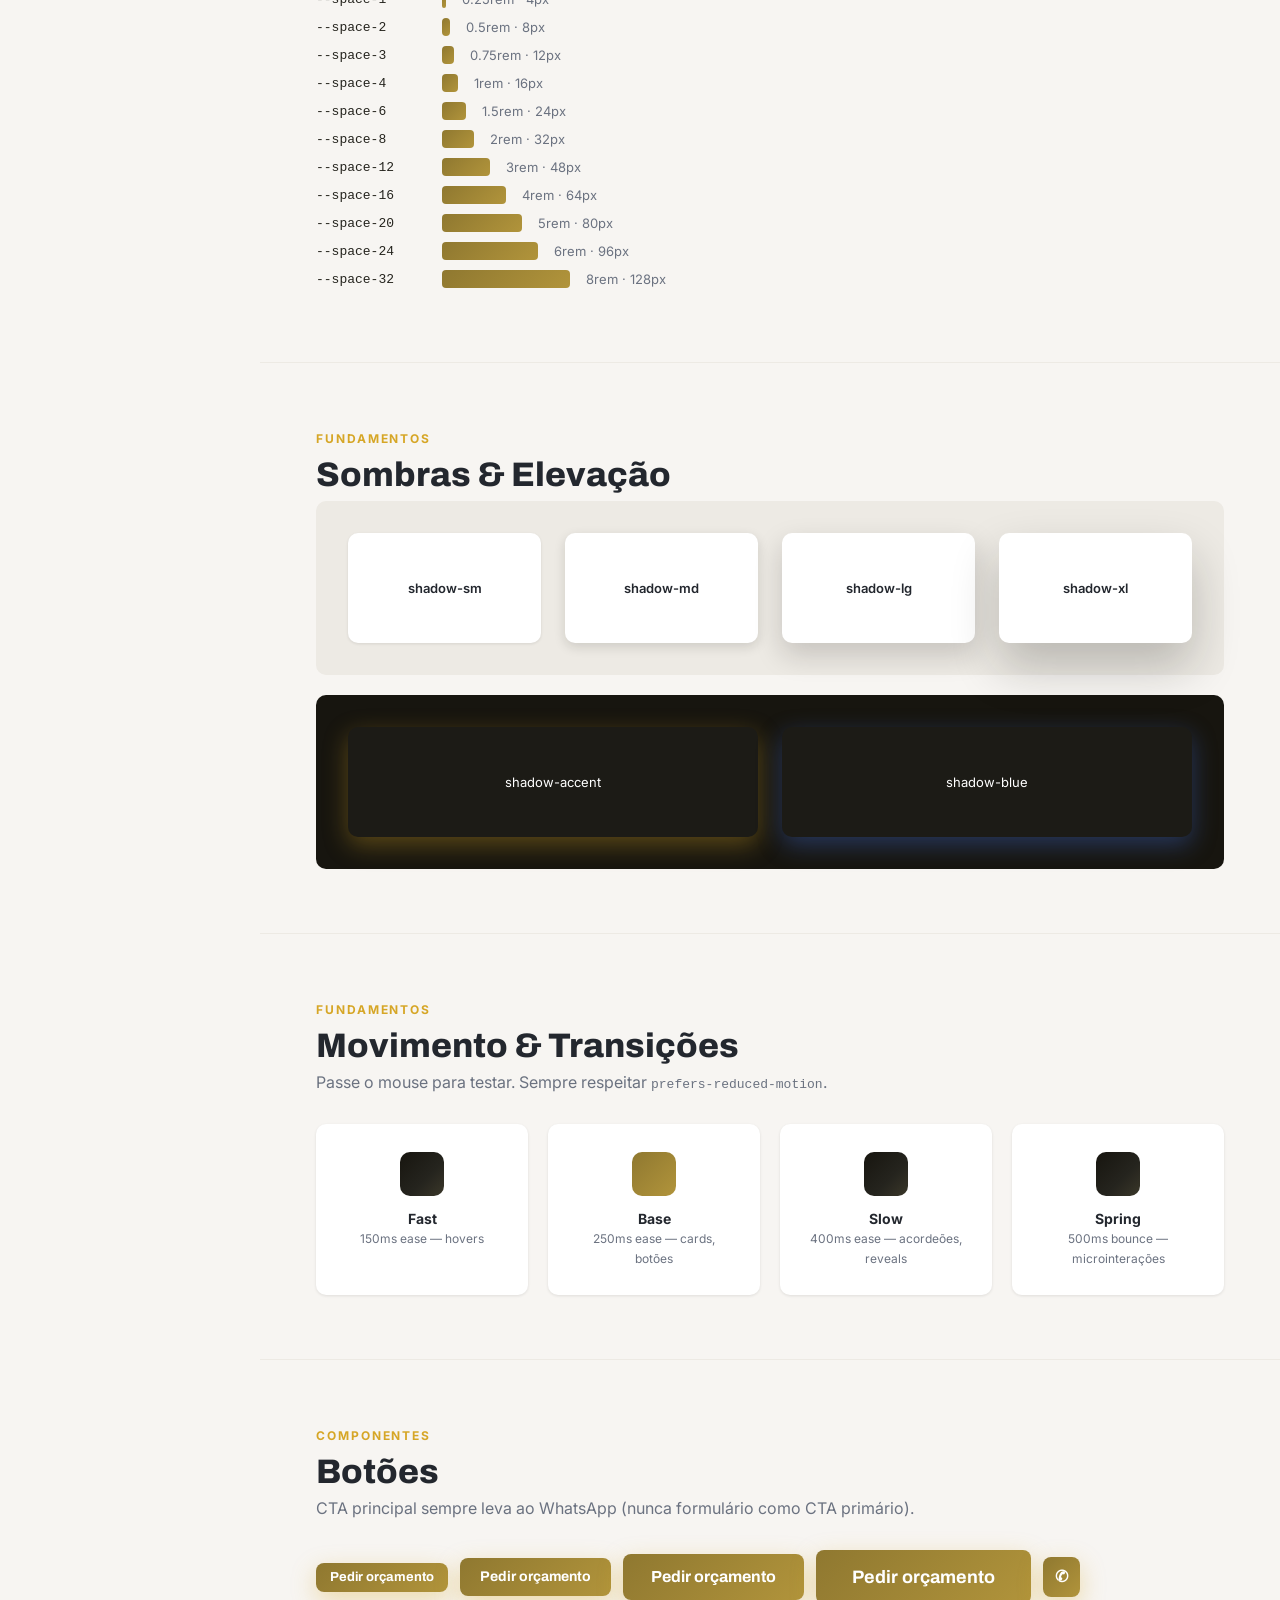
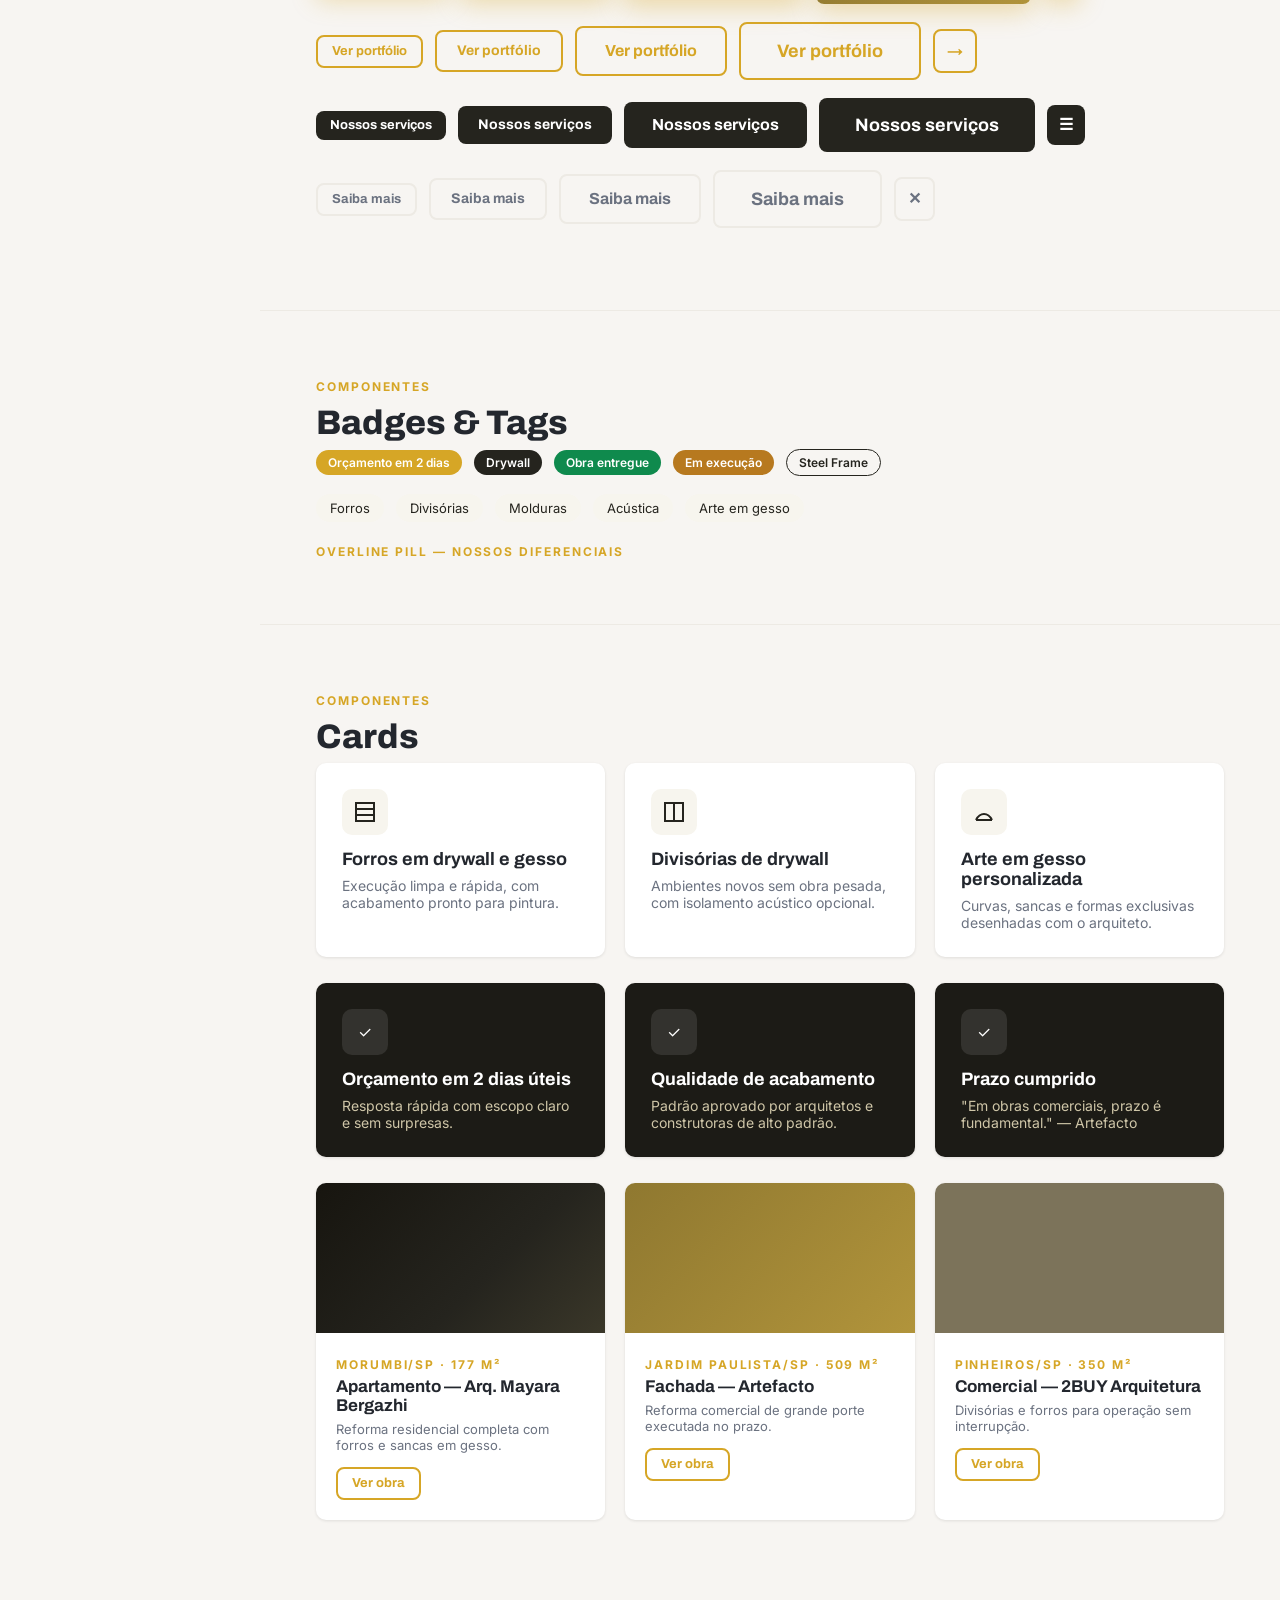
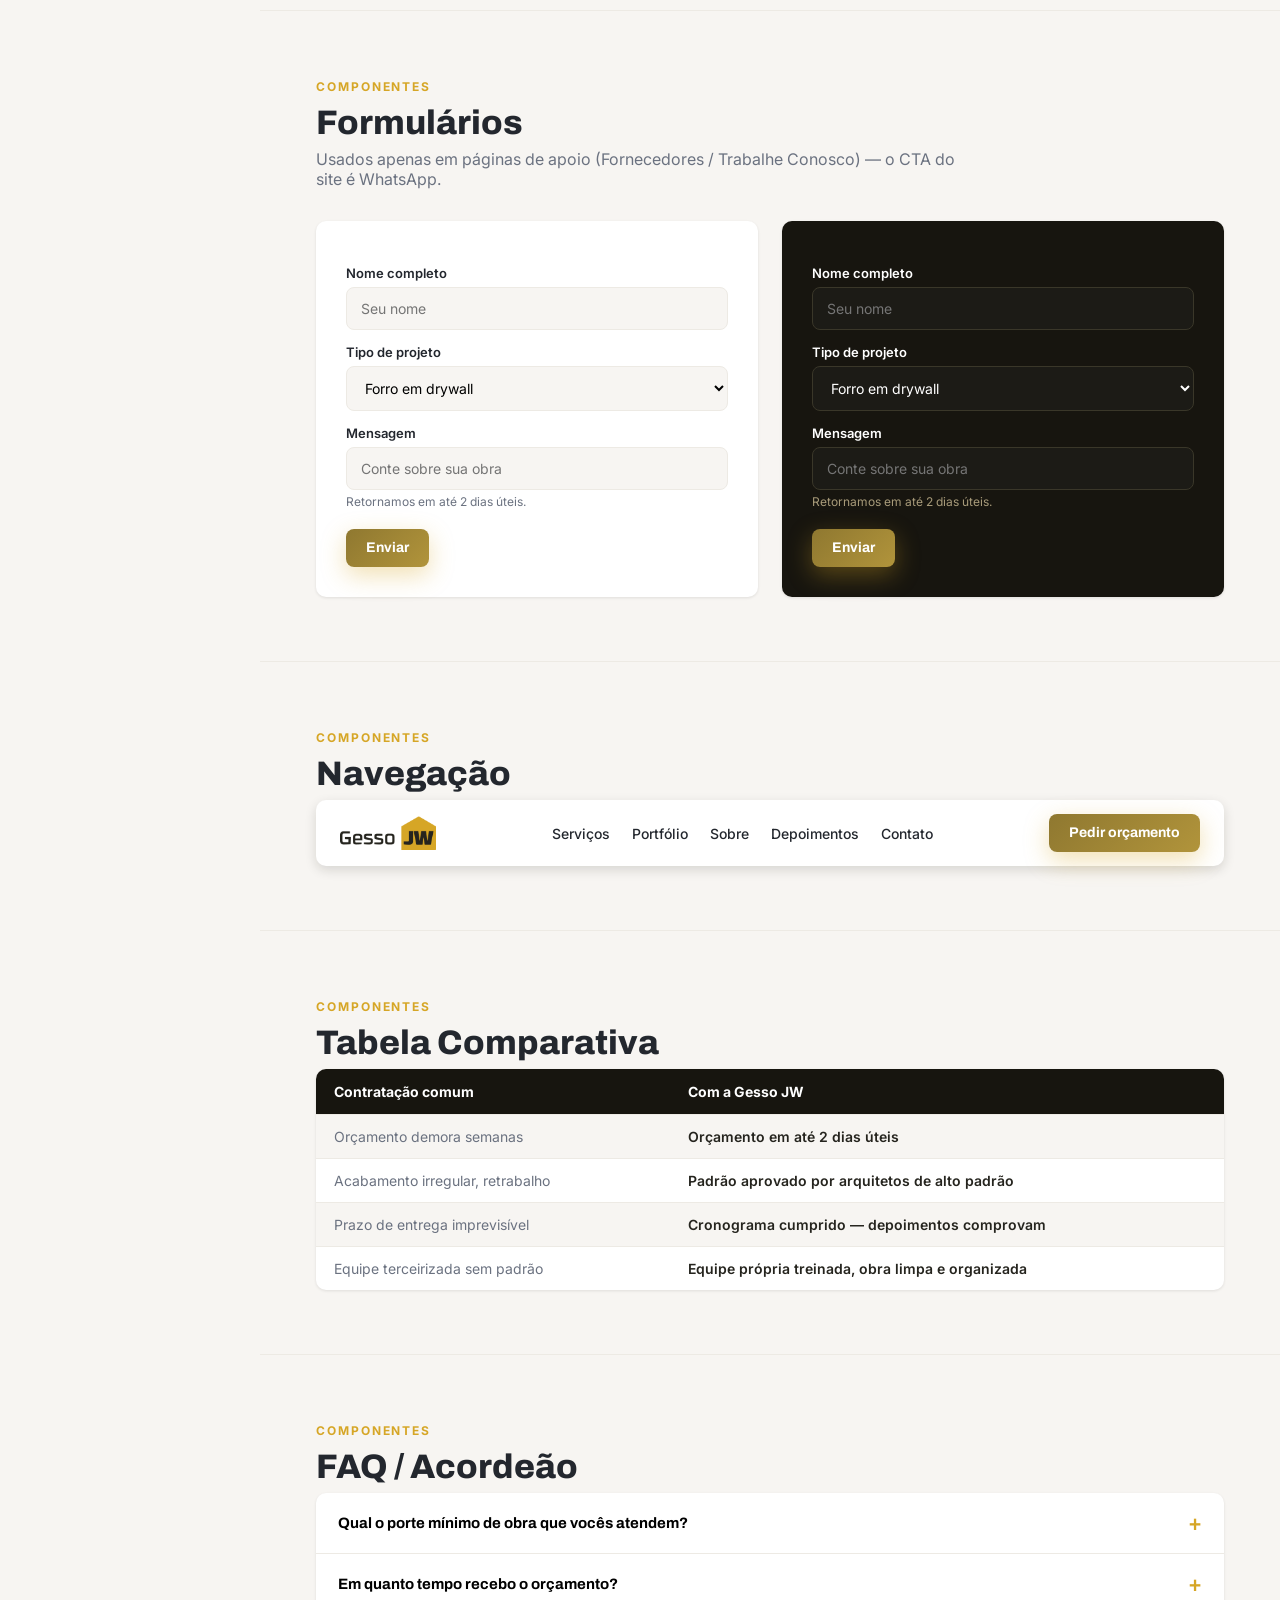
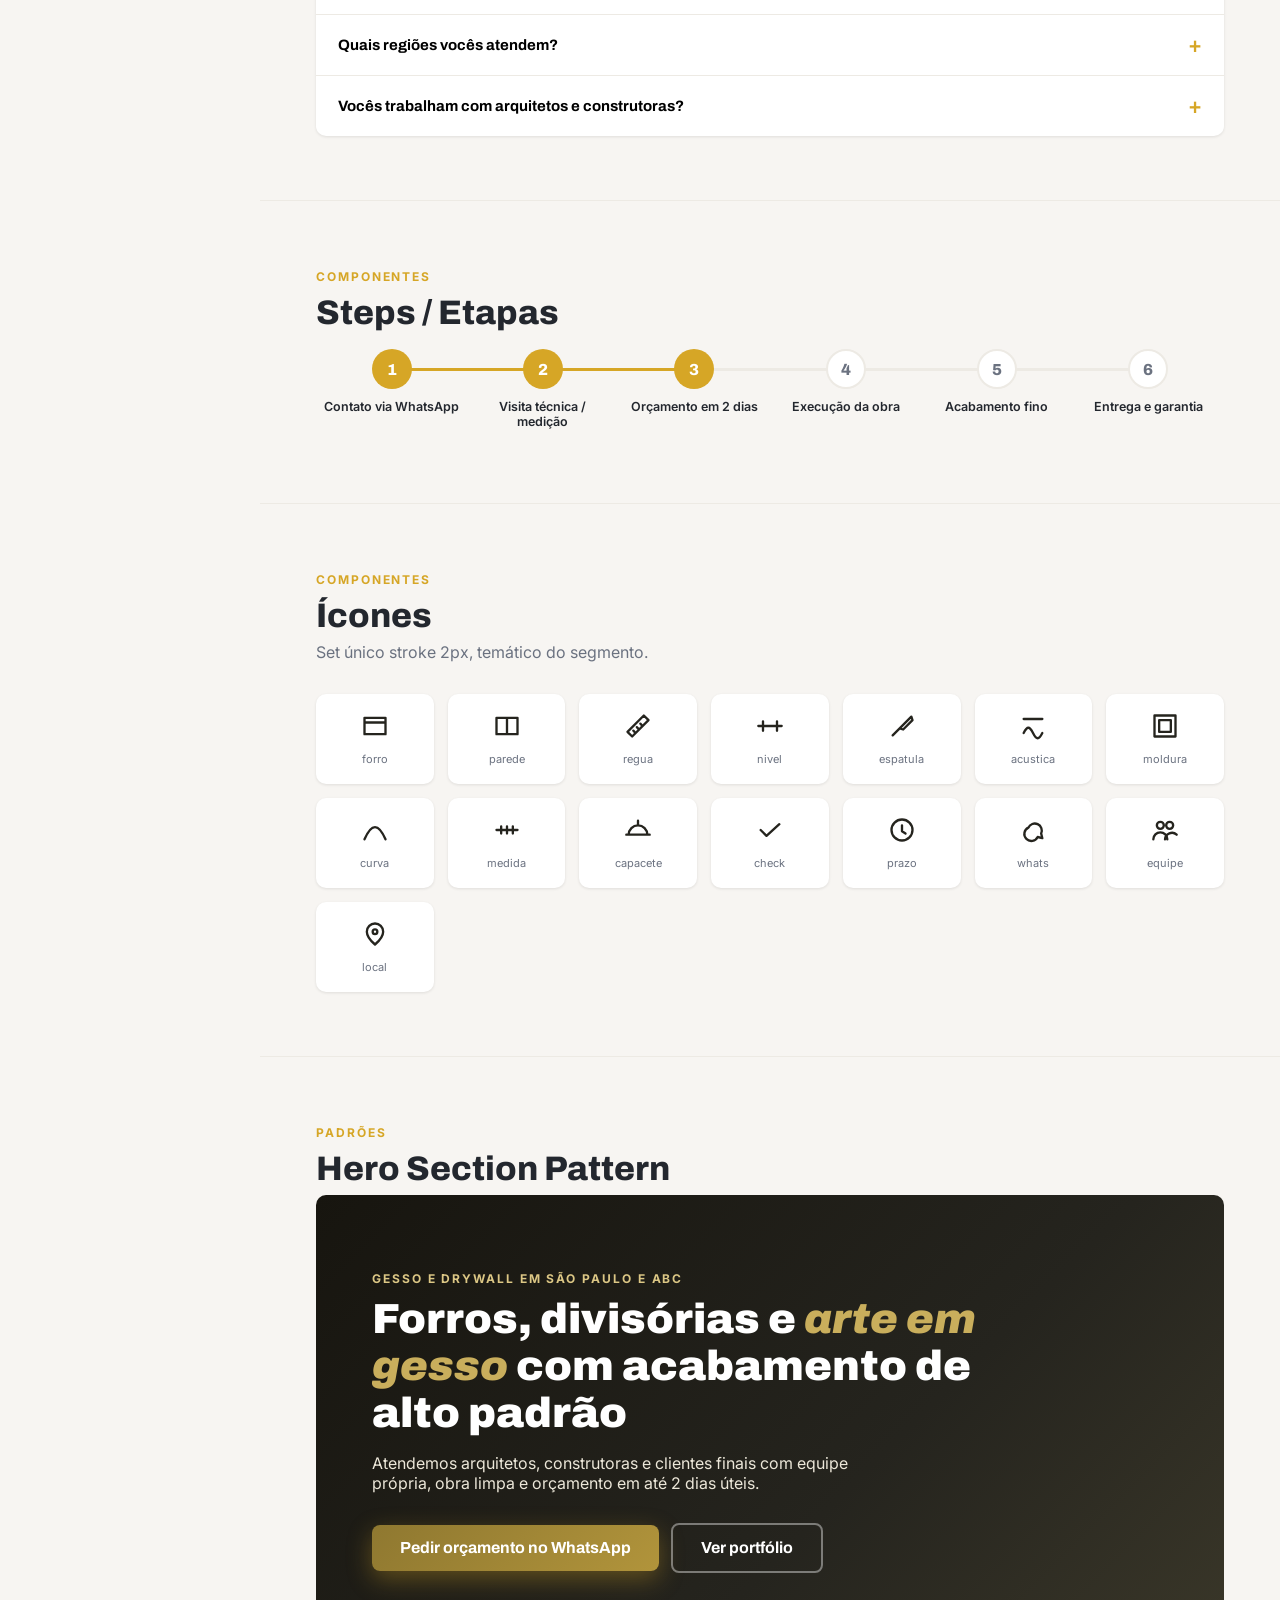
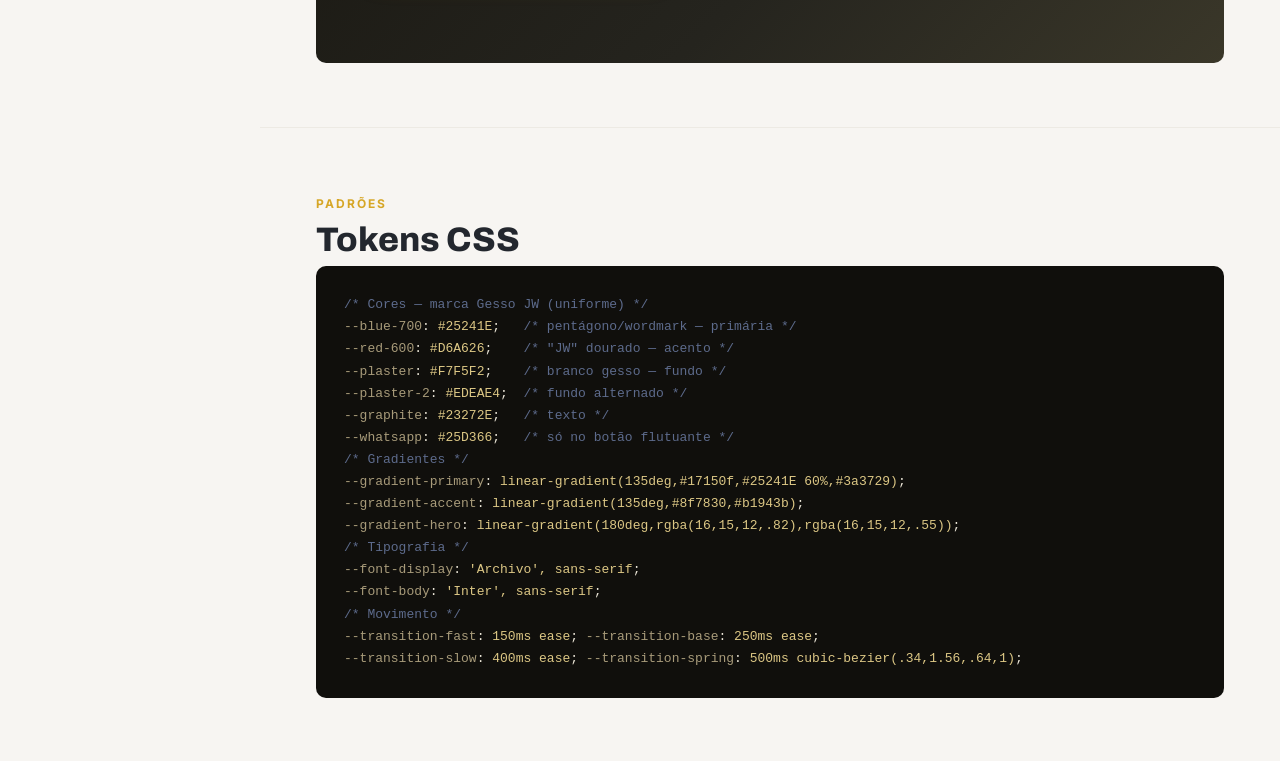
==== commit 03e450e1: "Design system: expõe hex codes nas escalas de cor e stops dos gradientes - Cada swatch das escalas g" ====
--- a/design-system/index.html
+++ b/design-system/index.html
@@ -19,12 +19,12 @@
   --white:#FFFFFF; --whatsapp:#25D366;
   --gradient-primary:linear-gradient(135deg,var(--blue-900) 0%,var(--blue-700) 60%,var(--blue-600) 100%);
   --gradient-accent:linear-gradient(135deg,var(--red-700),var(--red-500));
-  --gradient-hero:linear-gradient(180deg,rgba(16,31,66,.82),rgba(16,31,66,.55));
-  --shadow-sm:0 1px 3px rgba(20,38,77,.10);
-  --shadow-md:0 4px 12px rgba(20,38,77,.14);
-  --shadow-lg:0 12px 28px rgba(20,38,77,.18);
-  --shadow-xl:0 24px 48px rgba(20,38,77,.24);
-  --shadow-accent:0 8px 24px rgba(193,39,45,.35);
+  --gradient-hero:linear-gradient(180deg,rgba(16,15,12,.82),rgba(16,15,12,.55));
+  --shadow-sm:0 1px 3px rgba(20,19,15,.10);
+  --shadow-md:0 4px 12px rgba(20,19,15,.14);
+  --shadow-lg:0 12px 28px rgba(20,19,15,.18);
+  --shadow-xl:0 24px 48px rgba(20,19,15,.24);
+  --shadow-accent:0 8px 24px rgba(214,166,38,.35);
   --transition-fast:150ms ease; --transition-base:250ms ease; --transition-slow:400ms ease;
   --transition-spring:500ms cubic-bezier(.34,1.56,.64,1);
   --font-display:'Archivo',sans-serif; --font-body:'Inter',sans-serif;
@@ -68,8 +68,9 @@
 .swatch .info{padding:12px 16px;font-size:13px}
 .swatch .info b{display:block;font-family:var(--font-display)}
 .scale{display:flex;border-radius:8px;overflow:hidden;margin-bottom:20px}
-.scale div{flex:1;height:56px;position:relative}
-.scale span{position:absolute;bottom:4px;left:6px;font-size:9px;color:#fff;opacity:.85}
+.scale div{flex:1;height:72px;position:relative}
+.scale .n{position:absolute;top:6px;left:7px;font-size:10px;font-weight:700;color:#fff;opacity:.85}
+.scale .hex{position:absolute;bottom:6px;left:7px;font-size:9.5px;font-family:monospace;color:#fff;opacity:.9;white-space:nowrap}
 .grad-row{display:grid;grid-template-columns:repeat(auto-fit,minmax(220px,1fr));gap:16px}
 .grad{height:110px;border-radius:var(--radius);color:#fff;display:flex;align-items:flex-end;padding:14px;font-size:13px;font-weight:600}
 /* Typography */
@@ -251,24 +252,26 @@
     <div class="swatch"><div class="chip" style="background:var(--plaster);border-bottom:1px solid var(--plaster-2)"></div><div class="info"><b>Branco Gesso — #F7F5F2</b>Fundo padrão das seções</div></div>
     <div class="swatch"><div class="chip" style="background:var(--graphite)"></div><div class="info"><b>Grafite — #23272E</b>Texto principal</div></div>
   </div>
+  <p class="lead" style="margin-bottom:14px;font-size:13px">Escala grafite (<code>--blue-*</code>)</p>
   <div class="scale">
-    <div style="background:#100f0c"><span>950</span></div><div style="background:#17150f"><span>900</span></div>
-    <div style="background:#1c1b16"><span>800</span></div><div style="background:#25241E"><span>700</span></div>
-    <div style="background:#3a3729"><span>600</span></div><div style="background:#5c5540"><span>500</span></div>
-    <div style="background:#7c735a"><span>400</span></div><div style="background:#a89b7a"><span>300</span></div>
-    <div style="background:#cfc6a8"><span>200</span></div><div style="background:#ece7d9"><span>100</span></div>
-  </div>
+    <div style="background:#100f0c"><span class="n">950</span><span class="hex">#100f0c</span></div><div style="background:#17150f"><span class="n">900</span><span class="hex">#17150f</span></div>
+    <div style="background:#1c1b16"><span class="n">800</span><span class="hex">#1c1b16</span></div><div style="background:#25241E"><span class="n">700</span><span class="hex">#25241E</span></div>
+    <div style="background:#3a3729"><span class="n">600</span><span class="hex">#3a3729</span></div><div style="background:#5c5540"><span class="n">500</span><span class="hex">#5c5540</span></div>
+    <div style="background:#7c735a"><span class="n">400</span><span class="hex">#7c735a</span></div><div style="background:#a89b7a"><span class="n">300</span><span class="hex">#a89b7a</span></div>
+    <div style="background:#cfc6a8"><span class="n">200</span><span class="hex" style="color:#25241E">#cfc6a8</span></div><div style="background:#ece7d9"><span class="n" style="color:#25241E">100</span><span class="hex" style="color:#25241E">#ece7d9</span></div>
+  </div>
+  <p class="lead" style="margin-bottom:14px;font-size:13px">Escala dourada (<code>--red-*</code>)</p>
   <div class="scale">
-    <div style="background:#5c4c1f"><span>900</span></div><div style="background:#786328"><span>800</span></div>
-    <div style="background:#8f7830"><span>700</span></div><div style="background:#D6A626"><span>600</span></div>
-    <div style="background:#b1943b"><span>500</span></div><div style="background:#c9ae5c"><span>400</span></div>
-    <div style="background:#dcc785"><span>300</span></div><div style="background:#ecdfb3"><span>200</span></div>
-    <div style="background:#f3ead1"><span>100</span></div><div style="background:#faf6e9"><span>50</span></div>
+    <div style="background:#5c4c1f"><span class="n">900</span><span class="hex">#5c4c1f</span></div><div style="background:#786328"><span class="n">800</span><span class="hex">#786328</span></div>
+    <div style="background:#8f7830"><span class="n">700</span><span class="hex">#8f7830</span></div><div style="background:#D6A626"><span class="n" style="color:#25241E">600</span><span class="hex" style="color:#25241E">#D6A626</span></div>
+    <div style="background:#b1943b"><span class="n">500</span><span class="hex">#b1943b</span></div><div style="background:#c9ae5c"><span class="n" style="color:#25241E">400</span><span class="hex" style="color:#25241E">#c9ae5c</span></div>
+    <div style="background:#dcc785"><span class="n" style="color:#25241E">300</span><span class="hex" style="color:#25241E">#dcc785</span></div><div style="background:#ecdfb3"><span class="n" style="color:#25241E">200</span><span class="hex" style="color:#25241E">#ecdfb3</span></div>
+    <div style="background:#f3ead1"><span class="n" style="color:#25241E">100</span><span class="hex" style="color:#25241E">#f3ead1</span></div><div style="background:#faf6e9"><span class="n" style="color:#25241E">50</span><span class="hex" style="color:#25241E">#faf6e9</span></div>
   </div>
   <div class="grad-row">
-    <div class="grad" style="background:var(--gradient-primary)">--gradient-primary</div>
-    <div class="grad" style="background:var(--gradient-accent)">--gradient-accent</div>
-    <div class="grad" style="background:var(--gradient-hero),url() var(--blue-800)">--gradient-hero (overlay p/ fotos)</div>
+    <div class="grad" style="background:var(--gradient-primary)"><div><b style="display:block;font-family:var(--font-display)">--gradient-primary</b><span style="font-family:monospace;font-size:11px;opacity:.85">135deg #17150f → #25241E 60% → #3a3729</span></div></div>
+    <div class="grad" style="background:var(--gradient-accent)"><div><b style="display:block;font-family:var(--font-display)">--gradient-accent</b><span style="font-family:monospace;font-size:11px;opacity:.85">135deg #8f7830 → #b1943b</span></div></div>
+    <div class="grad" style="background:var(--gradient-hero),var(--blue-800)"><div><b style="display:block;font-family:var(--font-display)">--gradient-hero</b><span style="font-family:monospace;font-size:11px;opacity:.85">180deg rgba(16,15,12,.82) → rgba(16,15,12,.55)</span></div></div>
   </div>
 </section>
 
@@ -507,8 +510,8 @@
 <span class="k">--whatsapp</span>: <span class="v">#25D366</span>;   <span class="c">/* só no botão flutuante */</span>
 <span class="c">/* Gradientes */</span>
 <span class="k">--gradient-primary</span>: <span class="v">linear-gradient(135deg,#17150f,#25241E 60%,#3a3729)</span>;
-<span class="k">--gradient-accent</span>: <span class="v">linear-gradient(135deg,#a72127,#d13a40)</span>;
-<span class="k">--gradient-hero</span>: <span class="v">linear-gradient(180deg,rgba(16,31,66,.82),rgba(16,31,66,.55))</span>;
+<span class="k">--gradient-accent</span>: <span class="v">linear-gradient(135deg,#8f7830,#b1943b)</span>;
+<span class="k">--gradient-hero</span>: <span class="v">linear-gradient(180deg,rgba(16,15,12,.82),rgba(16,15,12,.55))</span>;
 <span class="c">/* Tipografia */</span>
 <span class="k">--font-display</span>: <span class="v">'Archivo', sans-serif</span>;
 <span class="k">--font-body</span>: <span class="v">'Inter', sans-serif</span>;
